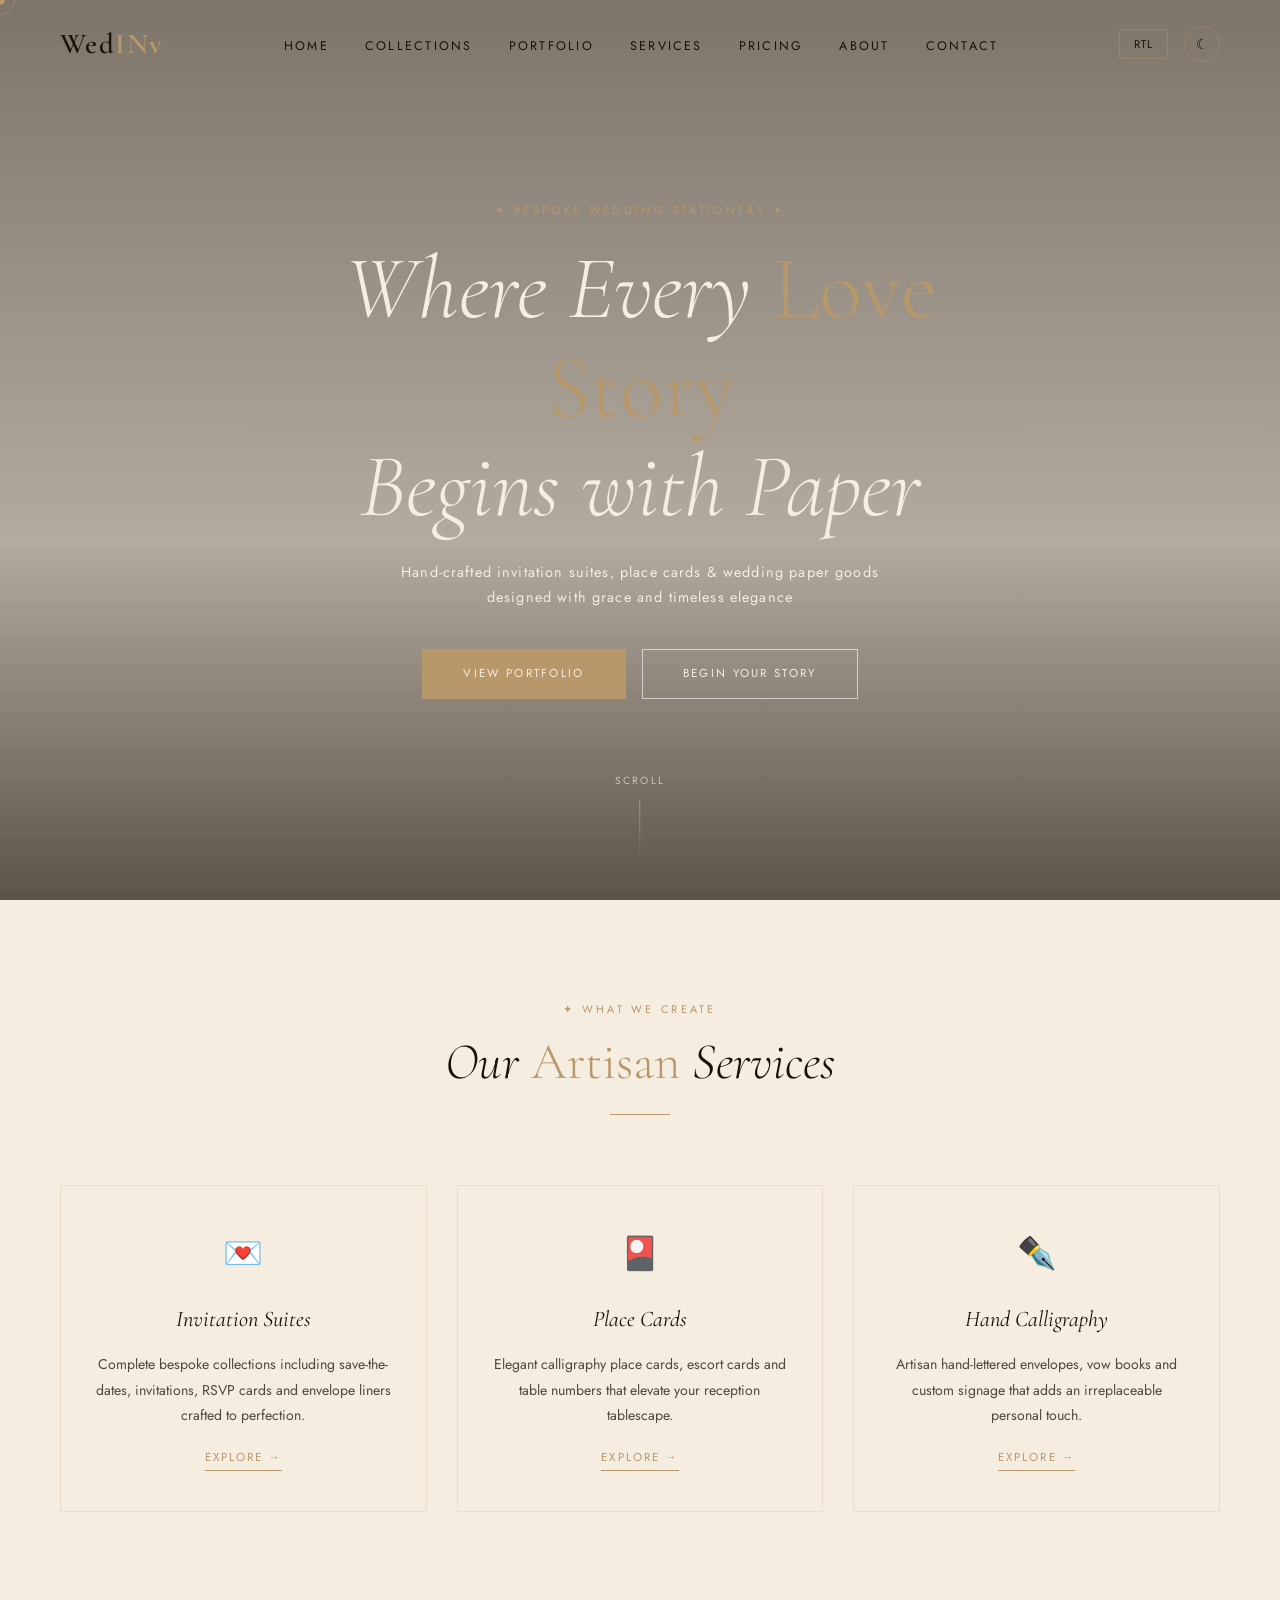
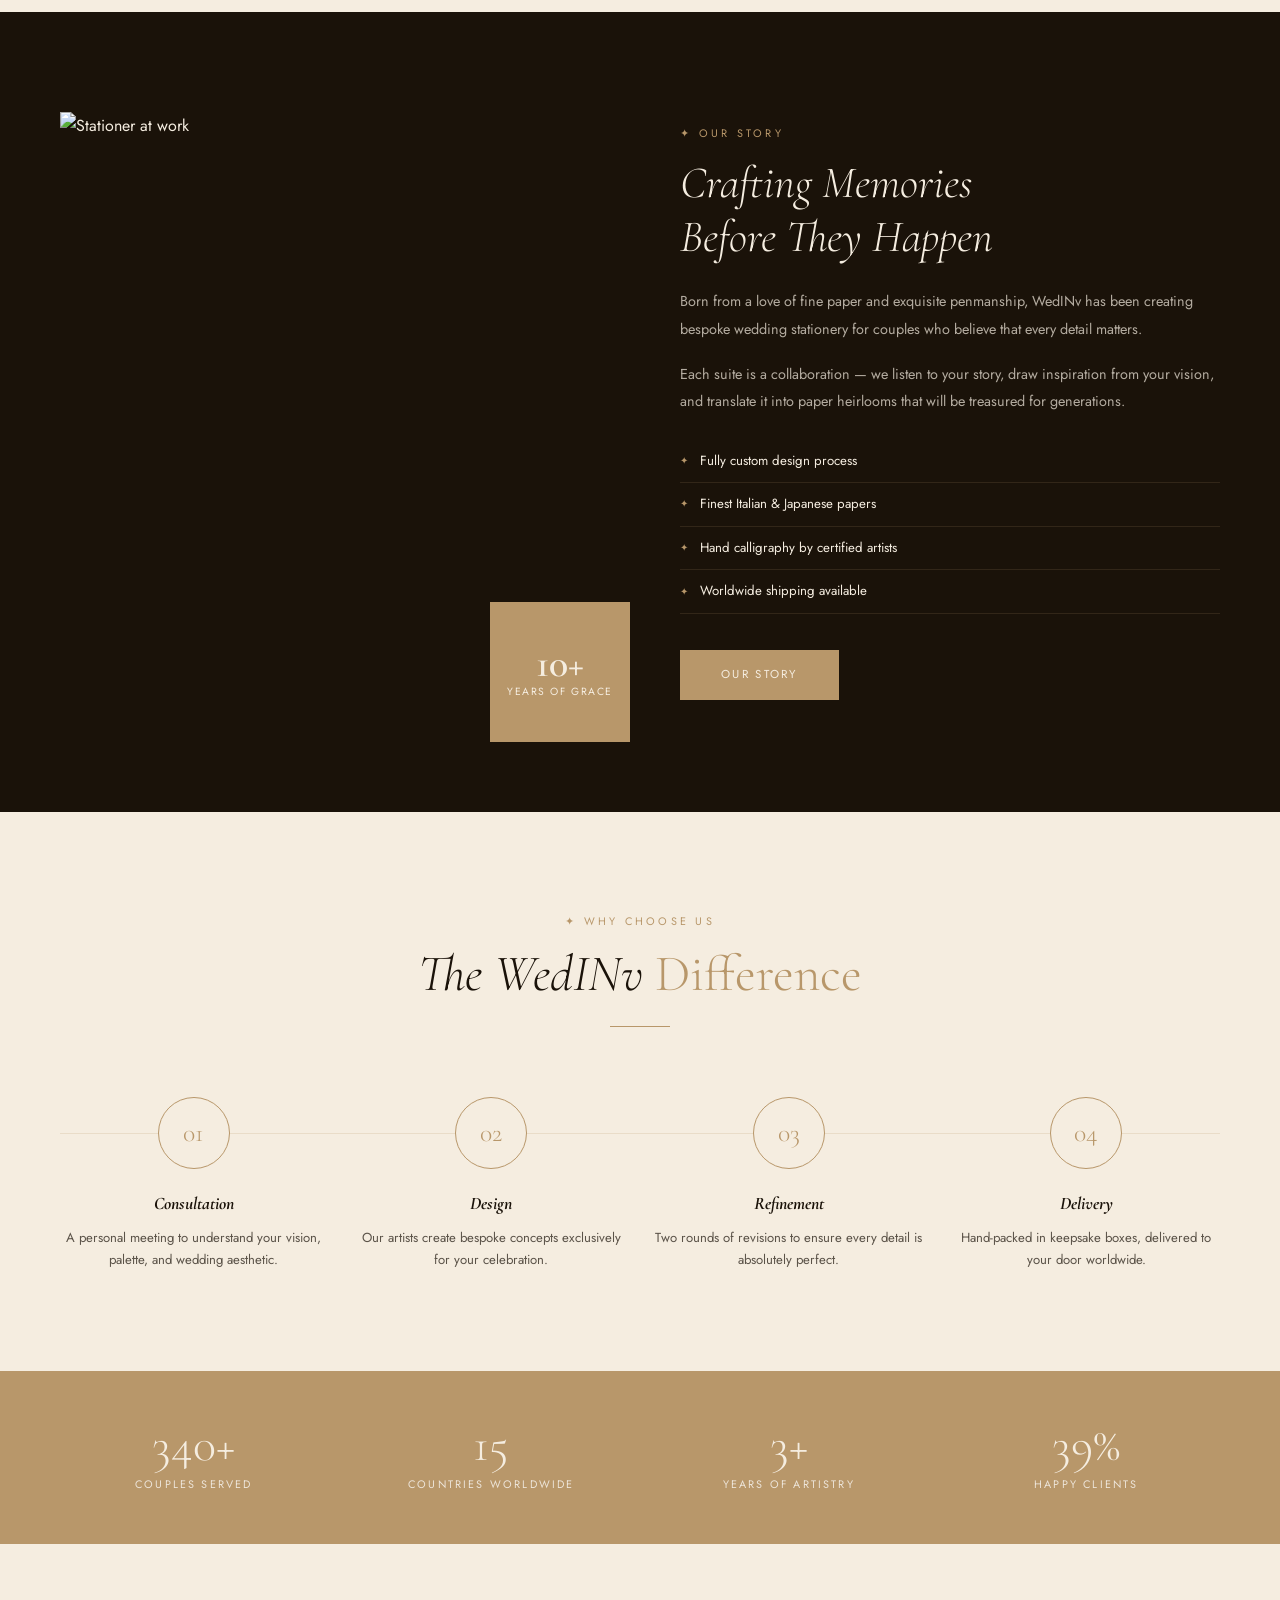
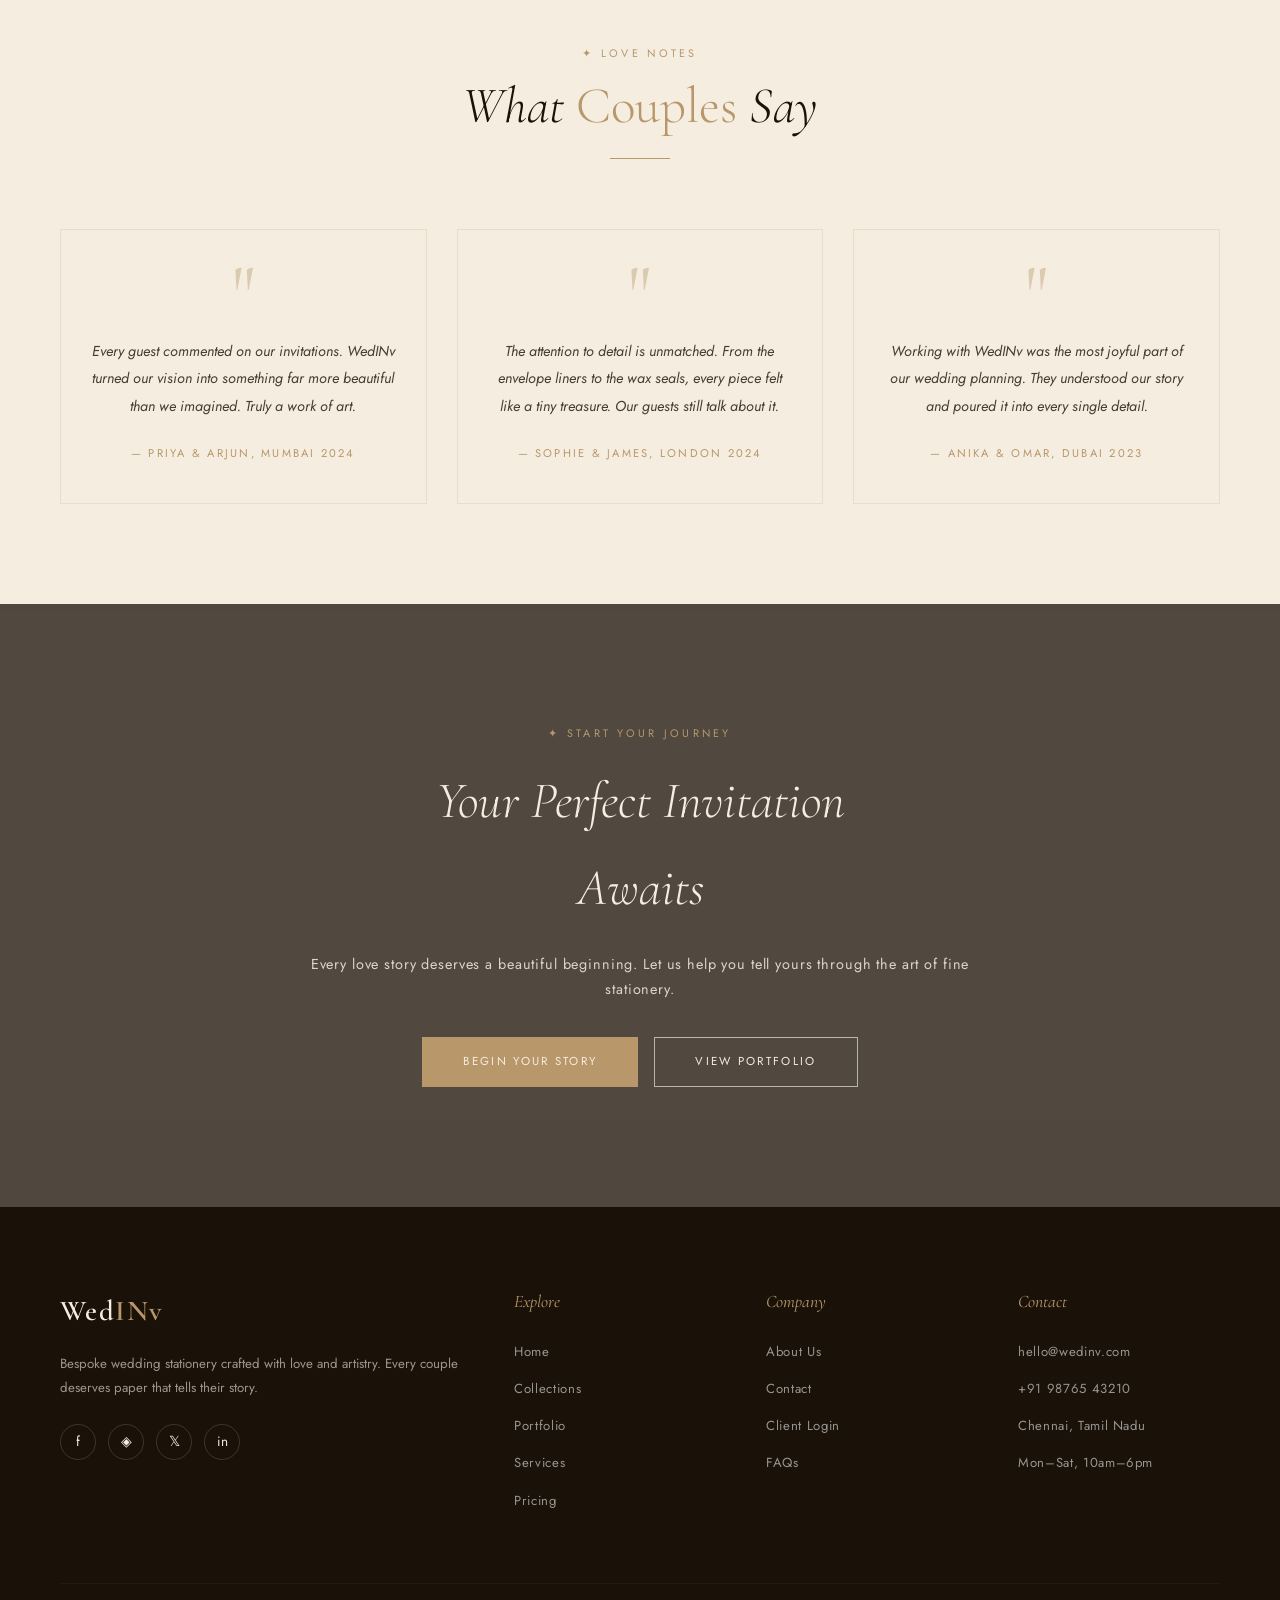
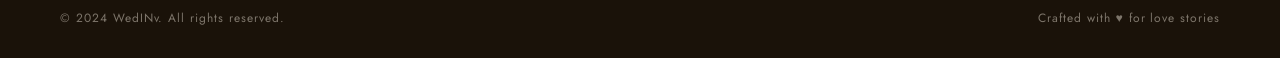
==== index.html @ 402a8c72 "first commit" ====
<!DOCTYPE html>
<html lang="en" data-theme="light" dir="ltr">
<head>
<meta charset="UTF-8"><meta name="viewport" content="width=device-width,initial-scale=1">
<title>WedINv — Bespoke Wedding Stationery</title>
<link rel="stylesheet" href="css/style.css">
<link rel="icon" href="data:image/svg+xml,<svg xmlns='http://www.w3.org/2000/svg' viewBox='0 0 100 100'><text y='.9em' font-size='90'>💍</text></svg>">
</head>
<body>

<!-- LOADER -->
<div class="page-loader">
  <div class="loader-text">WedINv</div>
  <div class="loader-bar"><div class="loader-fill"></div></div>
</div>

<!-- CURSOR -->
<div class="cursor"></div>
<div class="cursor-follower"></div>

<!-- NAVBAR -->
<nav class="navbar">
  <a href="index.html" class="logo">Wed<span>INv</span></a>
  <ul class="nav-links">
    <li><a href="index.html">Home</a></li>
    <li><a href="home2.html">Collections</a></li>
    <li><a href="portfolio.html">Portfolio</a></li>
    <li><a href="services.html">Services</a></li>
    <li><a href="pricing.html">Pricing</a></li>
    <li><a href="about.html">About</a></li>
    <li><a href="contact.html">Contact</a></li>
  </ul>
  <div class="nav-controls">
    <button class="btn-rtl">RTL</button>
    <button class="btn-theme"><span class="theme-icon">☾</span></button>
    <button class="hamburger" aria-label="Menu">
      <span></span><span></span><span></span>
    </button>
  </div>
</nav>

<!-- MOBILE MENU -->
<div class="mobile-menu">
  <a href="index.html">Home</a>
  <a href="home2.html">Collections</a>
  <a href="portfolio.html">Portfolio</a>
  <a href="services.html">Services</a>
  <a href="pricing.html">Pricing</a>
  <a href="about.html">About</a>
  <a href="contact.html">Contact</a>
</div>

<!-- SECTION 1: HERO -->
<section class="hero" style="background-image:url('https://images.unsplash.com/photo-1519741497674-611481863552?w=1600&q=80')">
  <div class="hero-overlay"></div>
  <div class="hero-content">
    <span class="hero-eyebrow">✦ Bespoke Wedding Stationery ✦</span>
    <h1>Where Every <em>Love Story</em><br>Begins with Paper</h1>
    <p>Hand-crafted invitation suites, place cards & wedding paper goods<br>designed with grace and timeless elegance</p>
    <div class="hero-btns">
      <a href="portfolio.html" class="btn-primary">View Portfolio</a>
      <a href="contact.html" class="btn-outline">Begin Your Story</a>
    </div>
  </div>
  <div class="scroll-down">
    <span>Scroll</span>
    <div class="scroll-line"></div>
  </div>
</section>

<!-- SECTION 2: SERVICES -->
<section style="background:var(--secondary)">
  <div class="section-header reveal">
    <span class="section-tag">✦ What We Create</span>
    <h2 class="section-title">Our <em>Artisan</em> Services</h2>
    <div class="section-divider"></div>
  </div>
  <div class="grid-3">
    <div class="card reveal delay-1">
      <div class="card-icon ring-icon">💌</div>
      <h3>Invitation Suites</h3>
      <p>Complete bespoke collections including save-the-dates, invitations, RSVP cards and envelope liners crafted to perfection.</p>
      <a href="services.html" style="margin-top:20px;font-size:0.72rem;letter-spacing:0.18em;text-transform:uppercase;color:var(--accent);text-decoration:none;border-bottom:1px solid var(--accent);padding-bottom:2px;">Explore →</a>
    </div>
    <div class="card reveal delay-2">
      <div class="card-icon">🎴</div>
      <h3>Place Cards</h3>
      <p>Elegant calligraphy place cards, escort cards and table numbers that elevate your reception tablescape.</p>
      <a href="services.html" style="margin-top:20px;font-size:0.72rem;letter-spacing:0.18em;text-transform:uppercase;color:var(--accent);text-decoration:none;border-bottom:1px solid var(--accent);padding-bottom:2px;">Explore →</a>
    </div>
    <div class="card reveal delay-3">
      <div class="card-icon">✒️</div>
      <h3>Hand Calligraphy</h3>
      <p>Artisan hand-lettered envelopes, vow books and custom signage that adds an irreplaceable personal touch.</p>
      <a href="services.html" style="margin-top:20px;font-size:0.72rem;letter-spacing:0.18em;text-transform:uppercase;color:var(--accent);text-decoration:none;border-bottom:1px solid var(--accent);padding-bottom:2px;">Explore →</a>
    </div>
  </div>
</section>

<!-- SECTION 3: ABOUT -->
<section style="background:var(--primary);color:var(--secondary);padding:100px 60px">
  <div class="about-split">
    <div class="about-img-wrap reveal-left">
      <img src="https://images.unsplash.com/photo-1511285560929-80b456fea0bc?w=800&q=80" alt="Stationer at work">
      <div class="about-img-badge">
        <span>10+</span>
        <span>Years of Grace</span>
      </div>
    </div>
    <div class="about-text reveal-right">
      <span class="section-tag" style="text-align:left;display:block;margin-bottom:14px">✦ Our Story</span>
      <h2 style="color:var(--secondary)">Crafting <em>Memories</em><br>Before They Happen</h2>
      <p style="opacity:0.7">Born from a love of fine paper and exquisite penmanship, WedINv has been creating bespoke wedding stationery for couples who believe that every detail matters.</p>
      <p style="opacity:0.7">Each suite is a collaboration — we listen to your story, draw inspiration from your vision, and translate it into paper heirlooms that will be treasured for generations.</p>
      <ul class="about-features">
        <li style="color:var(--secondary)">Fully custom design process</li>
        <li style="color:var(--secondary)">Finest Italian & Japanese papers</li>
        <li style="color:var(--secondary)">Hand calligraphy by certified artists</li>
        <li style="color:var(--secondary)">Worldwide shipping available</li>
      </ul>
      <a href="about.html" class="btn-primary">Our Story</a>
    </div>
  </div>
</section>

<!-- SECTION 4: FEATURES / HIGHLIGHTS -->
<section>
  <div class="section-header reveal">
    <span class="section-tag">✦ Why Choose Us</span>
    <h2 class="section-title">The WedINv <em>Difference</em></h2>
    <div class="section-divider"></div>
  </div>
  <div class="process-steps reveal">
    <div class="step delay-1">
      <div class="step-num">01</div>
      <h4>Consultation</h4>
      <p>A personal meeting to understand your vision, palette, and wedding aesthetic.</p>
    </div>
    <div class="step delay-2">
      <div class="step-num">02</div>
      <h4>Design</h4>
      <p>Our artists create bespoke concepts exclusively for your celebration.</p>
    </div>
    <div class="step delay-3">
      <div class="step-num">03</div>
      <h4>Refinement</h4>
      <p>Two rounds of revisions to ensure every detail is absolutely perfect.</p>
    </div>
    <div class="step delay-4">
      <div class="step-num">04</div>
      <h4>Delivery</h4>
      <p>Hand-packed in keepsake boxes, delivered to your door worldwide.</p>
    </div>
  </div>
</section>

<!-- STATS -->
<div class="stats-bar">
  <div class="stat-item reveal delay-1">
    <span class="stat-num">850+</span>
    <span class="stat-label">Couples Served</span>
  </div>
  <div class="stat-item reveal delay-2">
    <span class="stat-num">40</span>
    <span class="stat-label">Countries Worldwide</span>
  </div>
  <div class="stat-item reveal delay-3">
    <span class="stat-num">10+</span>
    <span class="stat-label">Years of Artistry</span>
  </div>
  <div class="stat-item reveal delay-4">
    <span class="stat-num">99%</span>
    <span class="stat-label">Happy Clients</span>
  </div>
</div>

<!-- SECTION 5: TESTIMONIALS -->
<section>
  <div class="section-header reveal">
    <span class="section-tag">✦ Love Notes</span>
    <h2 class="section-title">What <em>Couples</em> Say</h2>
    <div class="section-divider"></div>
  </div>
  <div class="grid-3">
    <div class="testimonial-card reveal delay-1">
      <div class="quote-mark">"</div>
      <p>Every guest commented on our invitations. WedINv turned our vision into something far more beautiful than we imagined. Truly a work of art.</p>
      <span class="author">— Priya & Arjun, Mumbai 2024</span>
    </div>
    <div class="testimonial-card reveal delay-2">
      <div class="quote-mark">"</div>
      <p>The attention to detail is unmatched. From the envelope liners to the wax seals, every piece felt like a tiny treasure. Our guests still talk about it.</p>
      <span class="author">— Sophie & James, London 2024</span>
    </div>
    <div class="testimonial-card reveal delay-3">
      <div class="quote-mark">"</div>
      <p>Working with WedINv was the most joyful part of our wedding planning. They understood our story and poured it into every single detail.</p>
      <span class="author">— Anika & Omar, Dubai 2023</span>
    </div>
  </div>
</section>

<!-- SECTION 6: CTA BANNER -->
<div class="cta-section" style="background-image:url('https://images.unsplash.com/photo-1464366400600-7168b8af9bc3?w=1600&q=80')">
  <div class="overlay"></div>
  <div class="content reveal">
    <span class="section-tag" style="margin-bottom:16px;display:block">✦ Start Your Journey</span>
    <h2>Your Perfect Invitation<br><em>Awaits</em></h2>
    <p>Every love story deserves a beautiful beginning. Let us help you tell yours through the art of fine stationery.</p>
    <div class="hero-btns">
      <a href="contact.html" class="btn-primary">Begin Your Story</a>
      <a href="portfolio.html" class="btn-outline">View Portfolio</a>
    </div>
  </div>
</div>

<!-- FOOTER -->
<footer>
  <div class="footer-grid">
    <div class="footer-brand">
      <a href="index.html" class="logo">Wed<span>INv</span></a>
      <p>Bespoke wedding stationery crafted with love and artistry. Every couple deserves paper that tells their story.</p>
      <div class="footer-social">
        <a href="#" class="social-icon fb" title="Facebook">f</a>
        <a href="#" class="social-icon ig" title="Instagram">◈</a>
        <a href="#" class="social-icon tw" title="Twitter/X">𝕏</a>
        <a href="#" class="social-icon li" title="LinkedIn">in</a>
      </div>
    </div>
    <div class="footer-col">
      <h4>Explore</h4>
      <ul>
        <li><a href="index.html">Home</a></li>
        <li><a href="home2.html">Collections</a></li>
        <li><a href="portfolio.html">Portfolio</a></li>
        <li><a href="services.html">Services</a></li>
        <li><a href="pricing.html">Pricing</a></li>
      </ul>
    </div>
    <div class="footer-col">
      <h4>Company</h4>
      <ul>
        <li><a href="about.html">About Us</a></li>
        <li><a href="contact.html">Contact</a></li>
        <li><a href="login.html">Client Login</a></li>
        <li><a href="#">FAQs</a></li>
      </ul>
    </div>
    <div class="footer-col">
      <h4>Contact</h4>
      <ul>
        <li><a href="#">hello@wedinv.com</a></li>
        <li><a href="#">+91 98765 43210</a></li>
        <li><a href="#">Chennai, Tamil Nadu</a></li>
        <li><a href="#">Mon–Sat, 10am–6pm</a></li>
      </ul>
    </div>
  </div>
  <div class="footer-bottom">
    <span>© 2024 WedINv. All rights reserved.</span>
    <span>Crafted with ♥ for love stories</span>
  </div>
</footer>

<script src="js/main.js"></script>
</body>
</html>
---- css/style.css ----
@import url('https://fonts.googleapis.com/css2?family=Cormorant+Garamond:ital,wght@0,300;0,400;0,500;0,600;1,300;1,400&family=Jost:wght@300;400;500&display=swap');

:root {
  --primary: #1a1209;
  --secondary: #f5ede0;
  --accent: #b8976a;
  --primary-rgb: 26,18,9;
  --accent-rgb: 184,151,106;
  --font-display: 'Cormorant Garamond', serif;
  --font-body: 'Jost', sans-serif;
  --transition: all 0.4s cubic-bezier(0.4,0,0.2,1);
}

[data-theme="dark"] {
  --primary: #f5ede0;
  --secondary: #1a1209;
  --accent: #b8976a;
}

*, *::before, *::after { box-sizing: border-box; margin: 0; padding: 0; }

html { scroll-behavior: smooth; direction: ltr; }
html[dir="rtl"] { direction: rtl; }

body {
  font-family: var(--font-body);
  background: var(--secondary);
  color: var(--primary);
  font-size: 16px;
  line-height: 1.7;
  overflow-x: hidden;
  transition: background 0.4s, color 0.4s;
}

/* ── SCROLLBAR ── */
::-webkit-scrollbar { width: 5px; }
::-webkit-scrollbar-track { background: var(--secondary); }
::-webkit-scrollbar-thumb { background: var(--accent); border-radius: 10px; }

/* ── CURSOR ── */
.cursor {
  width: 10px; height: 10px;
  background: var(--accent);
  border-radius: 50%;
  position: fixed; pointer-events: none;
  z-index: 9999;
  transform: translate(-50%,-50%);
  transition: width 0.2s, height 0.2s, opacity 0.2s;
}
.cursor-follower {
  width: 30px; height: 30px;
  border: 1px solid var(--accent);
  border-radius: 50%;
  position: fixed; pointer-events: none;
  z-index: 9998;
  transform: translate(-50%,-50%);
  transition: all 0.15s ease-out;
  opacity: 0.6;
}

/* ── NAVBAR ── */
.navbar {
  position: fixed; top: 0; left: 0; right: 0;
  z-index: 1000;
  padding: 20px 60px;
  display: flex; align-items: center; justify-content: space-between;
  transition: var(--transition);
  background: transparent;
}
.navbar.scrolled {
  background: var(--secondary);
  padding: 14px 60px;
  box-shadow: 0 2px 40px rgba(var(--primary-rgb),0.08);
  border-bottom: 1px solid rgba(var(--accent-rgb),0.2);
}
[data-theme="dark"] .navbar.scrolled { background: var(--secondary); }

.logo {
  font-family: var(--font-display);
  font-size: 1.8rem;
  font-weight: 600;
  color: var(--primary);
  text-decoration: none;
  letter-spacing: 0.05em;
}
.logo span { color: var(--accent); }

.nav-links {
  display: flex; align-items: center; gap: 36px;
  list-style: none;
}
.nav-links a {
  font-family: var(--font-body);
  font-size: 0.78rem;
  font-weight: 400;
  letter-spacing: 0.18em;
  text-transform: uppercase;
  color: var(--primary);
  text-decoration: none;
  position: relative;
  padding-bottom: 4px;
  transition: color 0.3s;
}
.nav-links a::after {
  content: '';
  position: absolute; bottom: 0; left: 0;
  width: 0; height: 1px;
  background: var(--accent);
  transition: width 0.35s ease;
}
.nav-links a:hover { color: var(--accent); }
.nav-links a:hover::after { width: 100%; }

.nav-controls { display: flex; align-items: center; gap: 16px; }

.btn-theme {
  background: none; border: 1px solid rgba(var(--accent-rgb),0.4);
  width: 36px; height: 36px; border-radius: 50%;
  display: flex; align-items: center; justify-content: center;
  cursor: pointer; color: var(--primary);
  transition: var(--transition);
  font-size: 0.85rem;
}
.btn-theme:hover { background: var(--accent); color: var(--secondary); border-color: var(--accent); }

.btn-rtl {
  background: none; border: 1px solid rgba(var(--accent-rgb),0.4);
  padding: 6px 14px; border-radius: 2px;
  font-size: 0.7rem; letter-spacing: 0.1em; text-transform: uppercase;
  cursor: pointer; color: var(--primary); font-family: var(--font-body);
  transition: var(--transition);
}
.btn-rtl:hover { background: var(--accent); color: var(--secondary); border-color: var(--accent); }

.hamburger {
  display: none; flex-direction: column; gap: 5px;
  cursor: pointer; background: none; border: none; padding: 4px;
}
.hamburger span {
  width: 24px; height: 1.5px; background: var(--primary);
  display: block; transition: var(--transition);
}
.hamburger.active span:nth-child(1) { transform: translateY(6.5px) rotate(45deg); }
.hamburger.active span:nth-child(2) { opacity: 0; }
.hamburger.active span:nth-child(3) { transform: translateY(-6.5px) rotate(-45deg); }

.mobile-menu {
  display: none; position: fixed;
  top: 0; left: 0; right: 0; bottom: 0;
  background: var(--secondary);
  z-index: 999; flex-direction: column;
  align-items: center; justify-content: center; gap: 32px;
  opacity: 0; pointer-events: none; transition: opacity 0.4s;
}
.mobile-menu.open { opacity: 1; pointer-events: all; display: flex; }
.mobile-menu a {
  font-family: var(--font-display);
  font-size: 2.2rem; font-weight: 300; font-style: italic;
  color: var(--primary); text-decoration: none;
  letter-spacing: 0.05em; transition: color 0.3s;
}
.mobile-menu a:hover { color: var(--accent); }

/* ── HERO ── */
.hero {
  height: 100vh; min-height: 600px;
  position: relative;
  display: flex; align-items: center; justify-content: center;
  background-image: url('https://images.unsplash.com/photo-1519741497674-611481863552?w=1600&q=80');
  background-size: cover; background-position: center;
  background-attachment: fixed;
}
.hero-overlay {
  position: absolute; inset: 0;
  background: linear-gradient(to bottom, rgba(var(--primary-rgb),0.55) 0%, rgba(var(--primary-rgb),0.3) 60%, rgba(var(--primary-rgb),0.7) 100%);
}
.hero-content {
  position: relative; z-index: 1;
  text-align: center; color: var(--secondary);
  max-width: 800px; padding: 0 30px;
}
.hero-eyebrow {
  font-family: var(--font-body);
  font-size: 0.7rem; letter-spacing: 0.3em;
  text-transform: uppercase; color: var(--accent);
  display: block; margin-bottom: 20px;
  opacity: 0; animation: fadeUp 0.8s 0.3s forwards;
}
.hero h1 {
  font-family: var(--font-display);
  font-size: clamp(3rem, 7vw, 6rem);
  font-weight: 300; line-height: 1.1;
  font-style: italic;
  opacity: 0; animation: fadeUp 0.8s 0.5s forwards;
}
.hero h1 em { font-style: normal; color: var(--accent); }
.hero p {
  font-size: 0.9rem; letter-spacing: 0.08em;
  margin: 24px 0 40px; opacity: 0;
  animation: fadeUp 0.8s 0.7s forwards;
}
.hero-btns {
  display: flex; gap: 16px; justify-content: center; flex-wrap: wrap;
  opacity: 0; animation: fadeUp 0.8s 0.9s forwards;
}

/* ── BUTTONS ── */
.btn-primary {
  display: inline-block;
  padding: 14px 40px;
  background: var(--accent);
  color: var(--secondary);
  font-family: var(--font-body);
  font-size: 0.72rem; letter-spacing: 0.2em; text-transform: uppercase;
  text-decoration: none; border: 1px solid var(--accent);
  transition: var(--transition); cursor: pointer;
}
.btn-primary:hover { background: transparent; color: var(--accent); }

.btn-outline {
  display: inline-block;
  padding: 14px 40px;
  background: transparent;
  color: var(--secondary);
  font-family: var(--font-body);
  font-size: 0.72rem; letter-spacing: 0.2em; text-transform: uppercase;
  text-decoration: none; border: 1px solid rgba(255,255,255,0.6);
  transition: var(--transition); cursor: pointer;
}
.btn-outline:hover { border-color: var(--accent); color: var(--accent); }

.btn-dark {
  display: inline-block;
  padding: 14px 40px;
  background: var(--primary);
  color: var(--secondary);
  font-family: var(--font-body);
  font-size: 0.72rem; letter-spacing: 0.2em; text-transform: uppercase;
  text-decoration: none; border: 1px solid var(--primary);
  transition: var(--transition); cursor: pointer;
}
.btn-dark:hover { background: var(--accent); border-color: var(--accent); }

/* ── SCROLL DOWN ── */
.scroll-down {
  position: absolute; bottom: 40px; left: 50%;
  transform: translateX(-50%); z-index: 1;
  display: flex; flex-direction: column; align-items: center; gap: 10px;
  color: rgba(255,255,255,0.6); font-size: 0.65rem; letter-spacing: 0.2em;
  text-transform: uppercase;
}
.scroll-line {
  width: 1px; height: 60px;
  background: linear-gradient(to bottom, var(--accent), transparent);
  animation: scrollLine 1.6s ease infinite;
}

/* ── SECTION COMMON ── */
section { padding: 100px 60px; }

.section-header {
  text-align: center; margin-bottom: 70px;
}
.section-tag {
  font-size: 0.68rem; letter-spacing: 0.3em; text-transform: uppercase;
  color: var(--accent); display: block; margin-bottom: 14px;
}
.section-title {
  font-family: var(--font-display);
  font-size: clamp(2rem,4vw,3.2rem);
  font-weight: 300; line-height: 1.2;
  font-style: italic;
}
.section-title em { font-style: normal; color: var(--accent); }
.section-divider {
  width: 60px; height: 1px;
  background: var(--accent); margin: 20px auto 0;
}

/* ── GRID ── */
.grid-3 {
  display: grid;
  grid-template-columns: repeat(3, 1fr);
  gap: 30px;
}
.grid-2 {
  display: grid;
  grid-template-columns: repeat(2, 1fr);
  gap: 30px;
}
.grid-4 {
  display: grid;
  grid-template-columns: repeat(4, 1fr);
  gap: 24px;
}

/* ── CARD ── */
.card {
  background: var(--secondary);
  border: 1px solid rgba(var(--accent-rgb),0.2);
  padding: 40px 30px;
  display: flex; flex-direction: column;
  align-items: center; justify-content: center;
  text-align: center;
  transition: var(--transition);
  position: relative; overflow: hidden;
}
.card::before {
  content: '';
  position: absolute; bottom: 0; left: 0; right: 0;
  height: 2px; background: var(--accent);
  transform: scaleX(0); transition: transform 0.4s ease;
}
.card:hover { transform: translateY(-6px); box-shadow: 0 20px 60px rgba(var(--primary-rgb),0.1); }
.card:hover::before { transform: scaleX(1); }
.card-icon { font-size: 2rem; margin-bottom: 20px; color: var(--accent); }
.card h3 {
  font-family: var(--font-display);
  font-size: 1.4rem; font-weight: 400; font-style: italic;
  margin-bottom: 14px; text-align: center;
}
.card p { font-size: 0.88rem; opacity: 0.75; line-height: 1.8; text-align: center; }

/* ── IMAGE CARD ── */
.img-card {
  position: relative; overflow: hidden;
  display: flex; flex-direction: column;
  align-items: center; text-align: center;
}
.img-card img {
  width: 100%; height: 320px; object-fit: cover;
  transition: transform 0.6s ease;
}
.img-card:hover img { transform: scale(1.05); }
.img-card-body {
  padding: 24px 20px;
  display: flex; flex-direction: column;
  align-items: center; text-align: center;
  width: 100%;
}
.img-card-body h3 {
  font-family: var(--font-display);
  font-size: 1.3rem; font-weight: 400; font-style: italic;
  margin-bottom: 8px; text-align: center;
}
.img-card-body p { font-size: 0.83rem; opacity: 0.7; text-align: center; }

/* ── TESTIMONIAL ── */
.testimonial-card {
  background: var(--secondary);
  border: 1px solid rgba(var(--accent-rgb),0.2);
  padding: 40px 30px;
  display: flex; flex-direction: column;
  align-items: center; text-align: center;
  transition: var(--transition);
}
.testimonial-card:hover { transform: translateY(-4px); }
.testimonial-card .quote-mark {
  font-family: var(--font-display);
  font-size: 5rem; line-height: 0.6;
  color: var(--accent); opacity: 0.4;
  margin-bottom: 20px; text-align: center;
}
.testimonial-card p {
  font-size: 0.9rem; font-style: italic; line-height: 1.9;
  opacity: 0.8; margin-bottom: 24px; text-align: center;
}
.testimonial-card .author {
  font-size: 0.7rem; letter-spacing: 0.2em;
  text-transform: uppercase; color: var(--accent); text-align: center;
}

/* ── CTA SECTION ── */
.cta-section {
  background-image: url('https://images.unsplash.com/photo-1464366400600-7168b8af9bc3?w=1600&q=80');
  background-size: cover; background-position: center; background-attachment: fixed;
  position: relative; padding: 120px 60px;
  text-align: center;
}
.cta-section .overlay {
  position: absolute; inset: 0;
  background: rgba(var(--primary-rgb),0.75);
}
.cta-section .content {
  position: relative; z-index: 1;
  color: var(--secondary); max-width: 700px; margin: 0 auto;
}
.cta-section h2 {
  font-family: var(--font-display);
  font-size: clamp(2rem,4vw,3.5rem);
  font-weight: 300; font-style: italic; margin-bottom: 20px;
}
.cta-section p { font-size: 0.9rem; letter-spacing: 0.06em; margin-bottom: 36px; opacity: 0.85; }

/* ── ABOUT SPLIT ── */
.about-split {
  display: grid; grid-template-columns: 1fr 1fr; gap: 80px; align-items: center;
}
.about-img-wrap { position: relative; }
.about-img-wrap img { width: 100%; height: 600px; object-fit: cover; display: block; }
.about-img-badge {
  position: absolute; bottom: -30px; right: -30px;
  width: 140px; height: 140px;
  background: var(--accent);
  display: flex; flex-direction: column;
  align-items: center; justify-content: center;
  color: var(--secondary); text-align: center;
}
.about-img-badge span:first-child {
  font-family: var(--font-display); font-size: 2.5rem; font-weight: 600; line-height: 1;
}
.about-img-badge span:last-child { font-size: 0.65rem; letter-spacing: 0.15em; text-transform: uppercase; }

.about-text h2 {
  font-family: var(--font-display);
  font-size: clamp(1.8rem,3.5vw,2.8rem); font-weight: 300; font-style: italic;
  line-height: 1.2; margin-bottom: 24px;
}
.about-text p { font-size: 0.9rem; opacity: 0.75; line-height: 1.9; margin-bottom: 18px; }
.about-features { list-style: none; margin: 24px 0 36px; }
.about-features li {
  font-size: 0.83rem; padding: 10px 0;
  border-bottom: 1px solid rgba(var(--accent-rgb),0.15);
  display: flex; align-items: center; gap: 12px;
}
.about-features li::before {
  content: '✦'; color: var(--accent); font-size: 0.6rem; flex-shrink: 0;
}

/* ── FOOTER ── */
footer {
  background: var(--primary); color: var(--secondary);
  padding: 80px 60px 30px;
}
[data-theme="dark"] footer { background: rgba(var(--accent-rgb),0.08); border-top: 1px solid rgba(var(--accent-rgb),0.2); }

.footer-grid {
  display: grid; grid-template-columns: 2fr 1fr 1fr 1fr;
  gap: 50px; margin-bottom: 60px;
}
.footer-brand .logo { color: var(--secondary); }
.footer-brand p { font-size: 0.83rem; opacity: 0.6; line-height: 1.8; margin: 16px 0 24px; }
.footer-social { display: flex; gap: 12px; }
.social-icon {
  width: 36px; height: 36px; border-radius: 50%;
  display: flex; align-items: center; justify-content: center;
  font-size: 0.85rem; text-decoration: none;
  border: 1px solid rgba(255,255,255,0.15);
  color: var(--secondary); transition: var(--transition);
}
.social-icon.fb { color: var(--secondary); }
.social-icon.ig { color: var(--secondary); }
.social-icon.tw { color: var(--secondary); }
.social-icon.li { color: var(--secondary); }
.social-icon:hover.fb { background: #1877f2; border-color: #1877f2; transform: scale(1.1); }
.social-icon:hover.ig { background: linear-gradient(45deg,#f09433,#e6683c,#dc2743,#cc2366,#bc1888); border-color: #cc2366; transform: scale(1.1); }
.social-icon:hover.tw { background: #000; border-color: #000; transform: scale(1.1); }
.social-icon:hover.li { background: #0a66c2; border-color: #0a66c2; transform: scale(1.1); }

.footer-col h4 {
  font-family: var(--font-display); font-size: 1.1rem; font-weight: 400; font-style: italic;
  color: var(--accent); margin-bottom: 20px;
}
.footer-col ul { list-style: none; }
.footer-col ul li { margin-bottom: 10px; }
.footer-col ul li a {
  font-size: 0.82rem; color: rgba(255,255,255,0.55); text-decoration: none;
  transition: color 0.3s; letter-spacing: 0.05em;
}
.footer-col ul li a:hover { color: var(--accent); }
.footer-bottom {
  border-top: 1px solid rgba(255,255,255,0.08);
  padding-top: 24px;
  display: flex; align-items: center; justify-content: space-between;
  font-size: 0.75rem; opacity: 0.45; letter-spacing: 0.08em;
}

/* ── FORMS ── */
.form-group { margin-bottom: 24px; }
.form-group label {
  display: block; font-size: 0.7rem; letter-spacing: 0.2em;
  text-transform: uppercase; margin-bottom: 8px; opacity: 0.7;
}
.form-group input,
.form-group textarea,
.form-group select {
  width: 100%; padding: 14px 18px;
  background: transparent;
  border: 1px solid rgba(var(--accent-rgb),0.3);
  color: var(--primary); font-family: var(--font-body); font-size: 0.9rem;
  outline: none; transition: border-color 0.3s;
}
.form-group input:focus,
.form-group textarea:focus,
.form-group select:focus { border-color: var(--accent); }
.form-group textarea { height: 140px; resize: vertical; }

/* ── PAGE HERO ── */
.page-hero {
  height: 60vh; min-height: 380px;
  position: relative; display: flex;
  align-items: center; justify-content: center;
  background-size: cover; background-position: center;
  background-attachment: fixed;
}
.page-hero .overlay {
  position: absolute; inset: 0;
  background: rgba(var(--primary-rgb),0.6);
}
.page-hero .content {
  position: relative; z-index: 1;
  text-align: center; color: var(--secondary);
}
.page-hero .content span {
  font-size: 0.68rem; letter-spacing: 0.3em;
  text-transform: uppercase; color: var(--accent);
  display: block; margin-bottom: 14px;
}
.page-hero .content h1 {
  font-family: var(--font-display);
  font-size: clamp(2.5rem,5vw,4.5rem); font-weight: 300; font-style: italic;
}

/* ── FLORIST PETALS ANIMATION ── */
.petal {
  position: fixed; pointer-events: none; z-index: 9999;
  width: 12px; height: 12px;
  background: var(--accent); border-radius: 50% 0 50% 0;
  opacity: 0;
  animation: petalFall linear infinite;
}

/* ── PROCESS STEPS ── */
.process-steps {
  display: grid; grid-template-columns: repeat(4,1fr); gap: 30px;
  text-align: center; position: relative;
}
.process-steps::before {
  content: '';
  position: absolute; top: 36px; left: 0; right: 0;
  height: 1px; background: rgba(var(--accent-rgb),0.2);
  z-index: 0;
}
.step { position: relative; z-index: 1; display: flex; flex-direction: column; align-items: center; }
.step-num {
  width: 72px; height: 72px; border-radius: 50%;
  border: 1px solid var(--accent);
  display: flex; align-items: center; justify-content: center;
  font-family: var(--font-display); font-size: 1.6rem; font-weight: 300;
  color: var(--accent); background: var(--secondary); margin-bottom: 20px;
  transition: var(--transition);
}
.step:hover .step-num { background: var(--accent); color: var(--secondary); }
.step h4 { font-family: var(--font-display); font-size: 1.1rem; font-style: italic; margin-bottom: 8px; text-align: center; }
.step p { font-size: 0.82rem; opacity: 0.7; text-align: center; }

/* ── GALLERY ── */
.gallery-masonry {
  columns: 3; column-gap: 20px;
}
.gallery-item {
  break-inside: avoid; margin-bottom: 20px;
  overflow: hidden; position: relative;
}
.gallery-item img {
  width: 100%; display: block;
  transition: transform 0.6s ease;
}
.gallery-item:hover img { transform: scale(1.04); }
.gallery-overlay {
  position: absolute; inset: 0;
  background: rgba(var(--primary-rgb),0.6);
  display: flex; align-items: center; justify-content: center;
  opacity: 0; transition: opacity 0.4s;
}
.gallery-item:hover .gallery-overlay { opacity: 1; }
.gallery-overlay span {
  color: var(--secondary); font-size: 0.7rem;
  letter-spacing: 0.2em; text-transform: uppercase;
}

/* ── PRICE CARDS ── */
.price-card {
  border: 1px solid rgba(var(--accent-rgb),0.2);
  padding: 50px 36px;
  display: flex; flex-direction: column; align-items: center; text-align: center;
  transition: var(--transition);
}
.price-card.featured {
  border-color: var(--accent); background: var(--accent);
}
.price-card.featured * { color: var(--secondary) !important; }
.price-card:hover { transform: translateY(-8px); box-shadow: 0 30px 70px rgba(var(--primary-rgb),0.12); }
.price-tag {
  font-family: var(--font-display); font-size: 3.5rem; font-weight: 300;
  color: var(--accent); line-height: 1;
}
.price-card.featured .price-tag { color: var(--secondary); }
.price-label { font-size: 0.65rem; letter-spacing: 0.2em; text-transform: uppercase; opacity: 0.6; margin-bottom: 30px; text-align: center; }
.price-name { font-family: var(--font-display); font-size: 1.4rem; font-style: italic; margin-bottom: 8px; text-align: center; }
.price-features { list-style: none; margin: 24px 0 36px; text-align: center; width: 100%; }
.price-features li { font-size: 0.83rem; padding: 8px 0; border-bottom: 1px solid rgba(var(--accent-rgb),0.12); text-align: center; }
.price-card.featured .price-features li { border-color: rgba(255,255,255,0.15); }

/* ── CONTACT MAP ── */
.map-container { width: 100%; height: 400px; background: rgba(var(--accent-rgb),0.08); position: relative; overflow: hidden; }
.map-container iframe { width: 100%; height: 100%; border: none; filter: sepia(40%) saturate(0.5); }
[data-theme="dark"] .map-container iframe { filter: invert(0.9) hue-rotate(180deg) sepia(30%); }

/* ── CONTACT CARDS ── */
.contact-info-cards { display: grid; grid-template-columns: repeat(3,1fr); gap: 24px; margin-bottom: 60px; }
.contact-card {
  border: 1px solid rgba(var(--accent-rgb),0.25);
  padding: 36px 24px;
  display: flex; flex-direction: column; align-items: center; text-align: center;
  transition: var(--transition);
}
.contact-card:hover { border-color: var(--accent); transform: translateY(-4px); }
.contact-card-icon { font-size: 1.6rem; color: var(--accent); margin-bottom: 16px; }
.contact-card h4 { font-family: var(--font-display); font-size: 1.1rem; font-style: italic; margin-bottom: 8px; text-align: center; }
.contact-card p { font-size: 0.83rem; opacity: 0.7; text-align: center; }

/* ── LOGIN ── */
.auth-page {
  min-height: 100vh; display: flex;
}
.auth-visual {
  flex: 1;
  background-image: url('https://images.unsplash.com/photo-1465495976277-4387d4b0b4c6?w=1200&q=80');
  background-size: cover; background-position: center;
  position: relative;
}
.auth-visual .overlay {
  position: absolute; inset: 0;
  background: rgba(var(--primary-rgb),0.5);
  display: flex; align-items: center; justify-content: center; flex-direction: column;
  color: var(--secondary); text-align: center; padding: 60px;
}
.auth-visual h2 {
  font-family: var(--font-display); font-size: 2.8rem; font-weight: 300; font-style: italic;
  margin-bottom: 16px;
}
.auth-visual p { font-size: 0.88rem; opacity: 0.8; line-height: 1.8; }
.auth-form-wrap {
  width: 480px; flex-shrink: 0;
  display: flex; align-items: center; justify-content: center;
  padding: 60px 50px;
  background: var(--secondary);
}
.auth-form { width: 100%; }
.auth-form h1 {
  font-family: var(--font-display);
  font-size: 2.2rem; font-weight: 300; font-style: italic;
  margin-bottom: 8px;
}
.auth-form .subtitle { font-size: 0.82rem; opacity: 0.6; margin-bottom: 40px; }
.auth-form a { color: var(--accent); text-decoration: none; }
.auth-form a:hover { text-decoration: underline; }

/* ── ANIMATIONS ── */
@keyframes fadeUp {
  from { opacity: 0; transform: translateY(30px); }
  to { opacity: 1; transform: translateY(0); }
}
@keyframes fadeIn {
  from { opacity: 0; }
  to { opacity: 1; }
}
@keyframes scrollLine {
  0% { transform: scaleY(0); transform-origin: top; }
  50% { transform: scaleY(1); transform-origin: top; }
  50.01% { transform-origin: bottom; }
  100% { transform: scaleY(0); transform-origin: bottom; }
}
@keyframes petalFall {
  0% { transform: translateY(-20px) rotate(0deg); opacity: 0.7; }
  100% { transform: translateY(100vh) rotate(360deg); opacity: 0; }
}
@keyframes float {
  0%,100% { transform: translateY(0); }
  50% { transform: translateY(-10px); }
}
@keyframes shimmer {
  0% { background-position: -200% 0; }
  100% { background-position: 200% 0; }
}
@keyframes ringPulse {
  0%,100% { transform: scale(1); opacity: 1; }
  50% { transform: scale(1.08); opacity: 0.8; }
}

.float-anim { animation: float 3s ease-in-out infinite; }
.ring-icon { display: inline-block; animation: ringPulse 2.5s ease infinite; color: var(--accent); }

/* ── REVEAL ── */
.reveal {
  opacity: 0; transform: translateY(40px);
  transition: opacity 0.7s ease, transform 0.7s ease;
}
.reveal.visible { opacity: 1; transform: translateY(0); }
.reveal-left {
  opacity: 0; transform: translateX(-40px);
  transition: opacity 0.7s ease, transform 0.7s ease;
}
.reveal-left.visible { opacity: 1; transform: translateX(0); }
.reveal-right {
  opacity: 0; transform: translateX(40px);
  transition: opacity 0.7s ease, transform 0.7s ease;
}
.reveal-right.visible { opacity: 1; transform: translateX(0); }

.delay-1 { transition-delay: 0.1s; }
.delay-2 { transition-delay: 0.2s; }
.delay-3 { transition-delay: 0.3s; }
.delay-4 { transition-delay: 0.4s; }
.delay-5 { transition-delay: 0.5s; }

/* ── STATS BAR ── */
.stats-bar {
  background: var(--accent);
  padding: 50px 60px;
  display: grid; grid-template-columns: repeat(4,1fr); gap: 30px;
  text-align: center;
}
.stat-item { display: flex; flex-direction: column; align-items: center; }
.stat-num {
  font-family: var(--font-display); font-size: 3rem; font-weight: 300;
  color: var(--secondary); line-height: 1;
}
.stat-label { font-size: 0.68rem; letter-spacing: 0.2em; text-transform: uppercase; color: rgba(255,255,255,0.75); margin-top: 6px; }

/* ── ACCORDION ── */
.faq-item {
  border-bottom: 1px solid rgba(var(--accent-rgb),0.2);
  overflow: hidden;
}
.faq-question {
  width: 100%; background: none; border: none;
  padding: 22px 0; text-align: left;
  font-family: var(--font-display); font-size: 1.1rem; font-style: italic;
  color: var(--primary); cursor: pointer;
  display: flex; align-items: center; justify-content: space-between; gap: 20px;
  transition: color 0.3s;
}
.faq-question:hover { color: var(--accent); }
.faq-icon { color: var(--accent); font-size: 1.2rem; flex-shrink: 0; transition: transform 0.3s; }
.faq-item.open .faq-icon { transform: rotate(45deg); }
.faq-answer { max-height: 0; overflow: hidden; transition: max-height 0.5s ease; }
.faq-answer p { padding: 0 0 20px; font-size: 0.87rem; opacity: 0.75; line-height: 1.9; }

/* ── BREADCRUMB ── */
.breadcrumb {
  display: flex; align-items: center; gap: 8px;
  font-size: 0.72rem; letter-spacing: 0.1em; text-transform: uppercase;
  opacity: 0.6; margin-bottom: 16px;
  justify-content: center;
}
.breadcrumb a { color: inherit; text-decoration: none; }
.breadcrumb a:hover { color: var(--accent); }
.breadcrumb span { color: var(--accent); }

/* ── LOADING ── */
.page-loader {
  position: fixed; inset: 0; z-index: 99999;
  background: var(--primary);
  display: flex; align-items: center; justify-content: center;
  flex-direction: column; gap: 20px;
  transition: opacity 0.6s ease, visibility 0.6s ease;
}
.page-loader.hidden { opacity: 0; visibility: hidden; }
.loader-text {
  font-family: var(--font-display); font-style: italic;
  font-size: 2rem; color: var(--secondary);
}
.loader-bar { width: 200px; height: 1px; background: rgba(255,255,255,0.2); overflow: hidden; }
.loader-fill { height: 100%; width: 0; background: var(--accent); animation: loadFill 1.5s ease forwards; }
@keyframes loadFill { to { width: 100%; } }

/* ── RESPONSIVE ── */
@media (max-width: 1024px) {
  section { padding: 80px 40px; }
  .navbar { padding: 18px 40px; }
  .navbar.scrolled { padding: 14px 40px; }
  .footer-grid { grid-template-columns: 1fr 1fr; gap: 40px; }
  .about-split { grid-template-columns: 1fr; gap: 50px; }
  .about-img-badge { bottom: 20px; right: 20px; }
  .process-steps { grid-template-columns: repeat(2,1fr); }
  .process-steps::before { display: none; }
  .grid-4 { grid-template-columns: repeat(2,1fr); }
  .stats-bar { grid-template-columns: repeat(2,1fr); }
}
@media (max-width: 768px) {
  .nav-links { display: none; }
  .hamburger { display: flex; }
  .btn-rtl { display: none; }
  section { padding: 70px 24px; }
  .navbar { padding: 16px 24px; }
  .navbar.scrolled { padding: 12px 24px; }
  .grid-3 { grid-template-columns: repeat(2,1fr); }
  .grid-2 { grid-template-columns: repeat(2,1fr); }
  .grid-4 { grid-template-columns: repeat(2,1fr); }
  .contact-info-cards { grid-template-columns: repeat(2,1fr); }
  .process-steps { grid-template-columns: repeat(2,1fr); }
  .stats-bar { padding: 40px 24px; grid-template-columns: repeat(2,1fr); }
  .footer-grid { grid-template-columns: repeat(2,1fr); gap: 30px; }
  .footer-bottom { flex-direction: column; gap: 10px; text-align: center; }
  .auth-page { flex-direction: column; }
  .auth-visual { height: 300px; flex: none; }
  .auth-form-wrap { width: 100%; padding: 40px 24px; }
  .gallery-masonry { columns: 2; }
  .cta-section { padding: 80px 24px; }
  .hero h1 { font-size: 2.6rem; }
}
@media (max-width: 480px) {
  .grid-3,.grid-2,.grid-4 { grid-template-columns: 1fr; }
  .contact-info-cards { grid-template-columns: 1fr; }
  .process-steps { grid-template-columns: 1fr; }
  .stats-bar { grid-template-columns: 1fr; }
  .footer-grid { grid-template-columns: 1fr; }
  .gallery-masonry { columns: 1; }
  .price-card { padding: 40px 20px; }
}
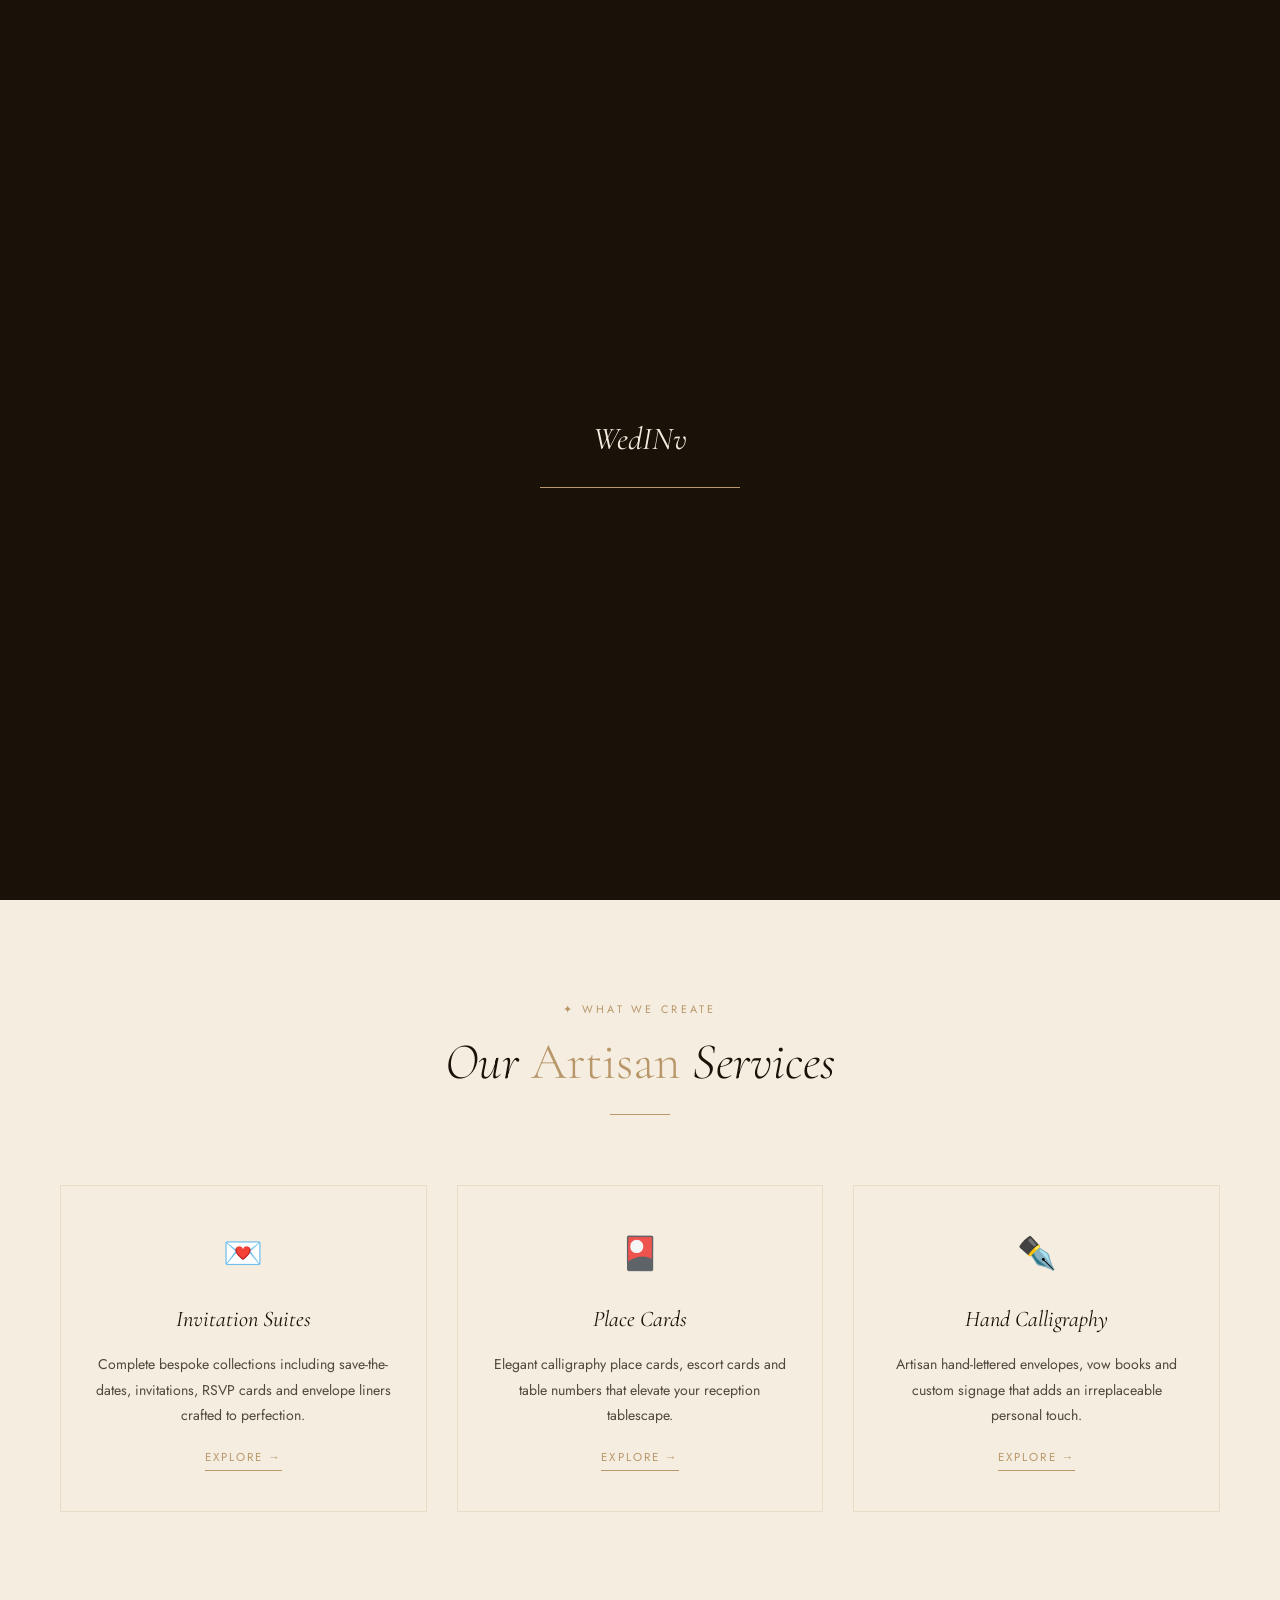
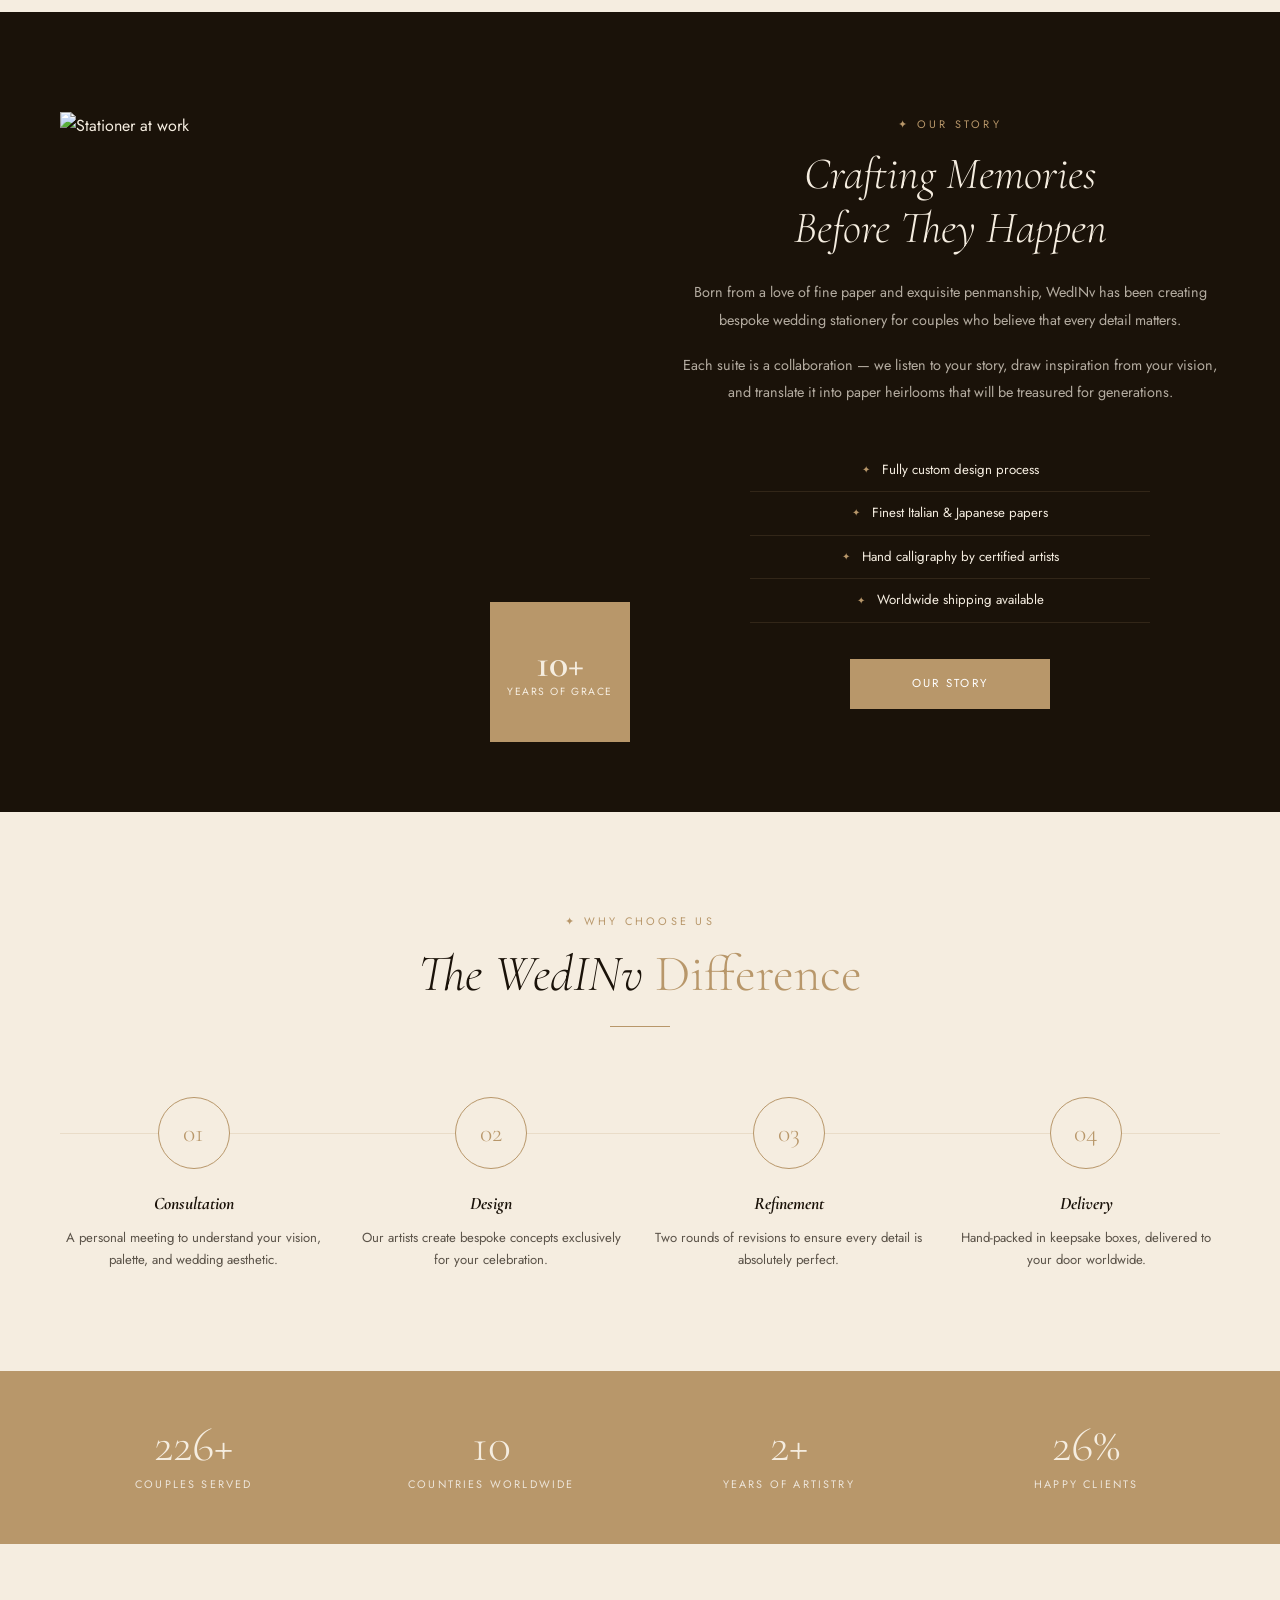
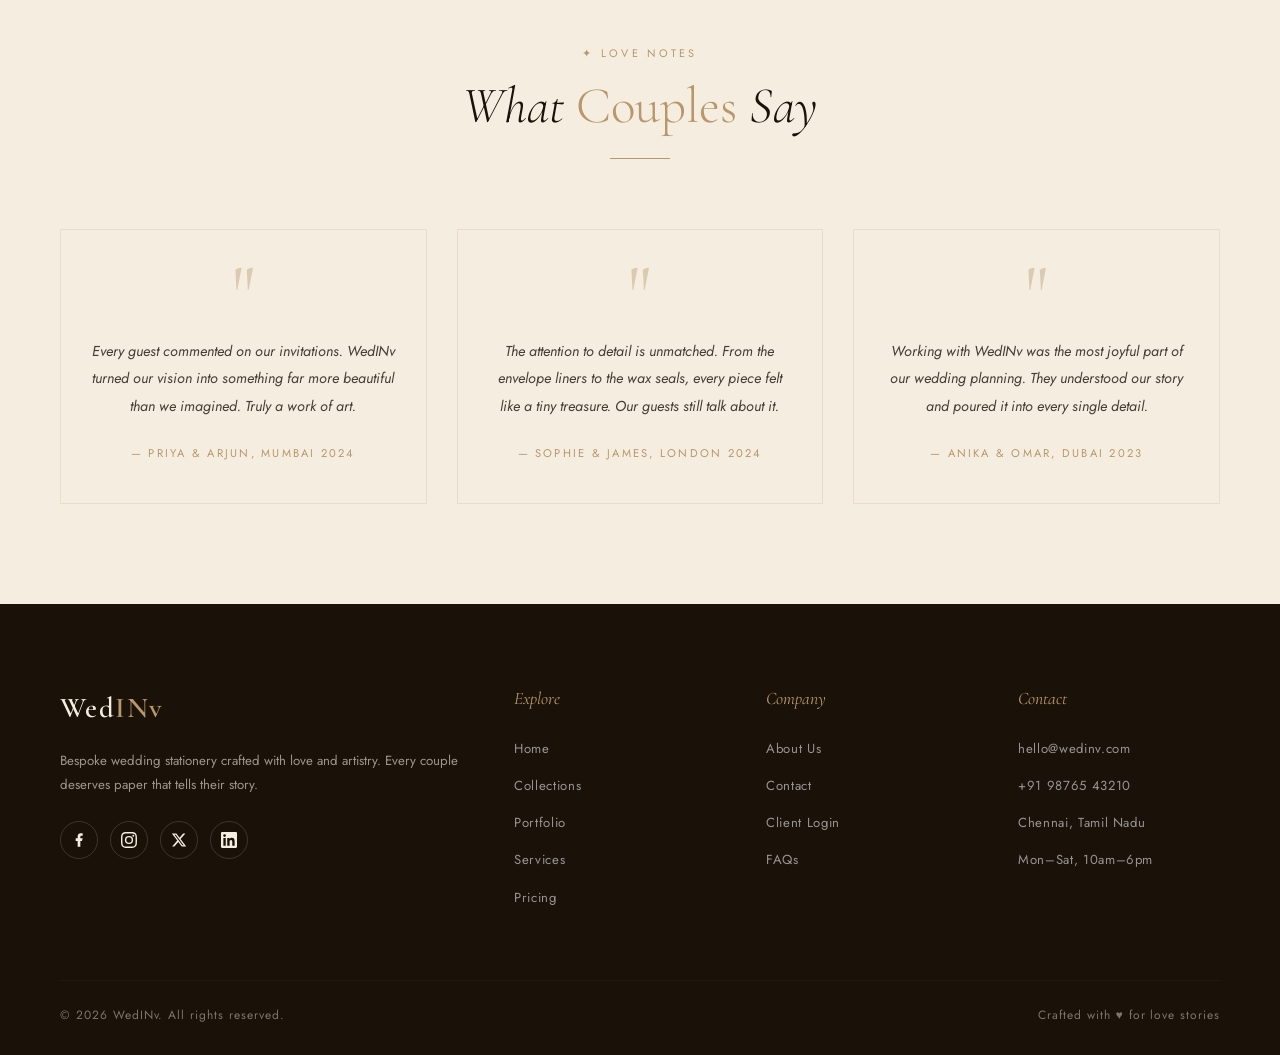
==== commit da07e3c6: "U" ====
--- a/index.html
+++ b/index.html
@@ -4,7 +4,7 @@
 <meta charset="UTF-8"><meta name="viewport" content="width=device-width,initial-scale=1">
 <title>WedINv — Bespoke Wedding Stationery</title>
 <link rel="stylesheet" href="css/style.css">
-<link rel="icon" href="data:image/svg+xml,<svg xmlns='http://www.w3.org/2000/svg' viewBox='0 0 100 100'><text y='.9em' font-size='90'>💍</text></svg>">
+<link rel="icon" href="data:image/svg+xml,<svg xmlns='http://www.w3.org/2000/svg' viewBox='0 0 100 100'><rect width='100' height='100' rx='20' fill='%231a1209'/><text y='.75em' x='50%' text-anchor='middle' font-family='serif' font-size='80' fill='%23b8976a' font-style='italic'>W</text></svg>">
 </head>
 <body>
 
@@ -23,7 +23,8 @@
   <a href="index.html" class="logo">Wed<span>INv</span></a>
   <ul class="nav-links">
     <li><a href="index.html">Home</a></li>
-    <li><a href="home2.html">Collections</a></li>
+    <li><a href="home2.html">Home 2</a></li>
+    <li><a href="collections.html">Collections</a></li>
     <li><a href="portfolio.html">Portfolio</a></li>
     <li><a href="services.html">Services</a></li>
     <li><a href="pricing.html">Pricing</a></li>
@@ -31,6 +32,7 @@
     <li><a href="contact.html">Contact</a></li>
   </ul>
   <div class="nav-controls">
+    <a href="register.html" class="nav-signup">Sign-up</a>
     <button class="btn-rtl">RTL</button>
     <button class="btn-theme"><span class="theme-icon">☾</span></button>
     <button class="hamburger" aria-label="Menu">
@@ -42,16 +44,18 @@
 <!-- MOBILE MENU -->
 <div class="mobile-menu">
   <a href="index.html">Home</a>
-  <a href="home2.html">Collections</a>
+  <a href="home2.html">Home 2</a>
+  <a href="collections.html">Collections</a>
   <a href="portfolio.html">Portfolio</a>
   <a href="services.html">Services</a>
   <a href="pricing.html">Pricing</a>
   <a href="about.html">About</a>
   <a href="contact.html">Contact</a>
+  <a href="register.html" style="font-size: 1.5rem; margin-top: 20px; color: var(--accent);">Sign-up</a>
 </div>
 
 <!-- SECTION 1: HERO -->
-<section class="hero" style="background-image:url('https://images.unsplash.com/photo-1519741497674-611481863552?w=1600&q=80')">
+<section class="hero" style="background-image:url('hero_stationery_1_png_1775140443268.png')">
   <div class="hero-overlay"></div>
   <div class="hero-content">
     <span class="hero-eyebrow">✦ Bespoke Wedding Stationery ✦</span>
@@ -108,15 +112,15 @@
       </div>
     </div>
     <div class="about-text reveal-right">
-      <span class="section-tag" style="text-align:left;display:block;margin-bottom:14px">✦ Our Story</span>
+      <span class="section-tag">✦ Our Story</span>
       <h2 style="color:var(--secondary)">Crafting <em>Memories</em><br>Before They Happen</h2>
       <p style="opacity:0.7">Born from a love of fine paper and exquisite penmanship, WedINv has been creating bespoke wedding stationery for couples who believe that every detail matters.</p>
       <p style="opacity:0.7">Each suite is a collaboration — we listen to your story, draw inspiration from your vision, and translate it into paper heirlooms that will be treasured for generations.</p>
-      <ul class="about-features">
-        <li style="color:var(--secondary)">Fully custom design process</li>
-        <li style="color:var(--secondary)">Finest Italian & Japanese papers</li>
-        <li style="color:var(--secondary)">Hand calligraphy by certified artists</li>
-        <li style="color:var(--secondary)">Worldwide shipping available</li>
+      <ul class="about-features" style="text-align:center;width:100%;max-width:400px">
+        <li style="color:var(--secondary);justify-content:center">Fully custom design process</li>
+        <li style="color:var(--secondary);justify-content:center">Finest Italian & Japanese papers</li>
+        <li style="color:var(--secondary);justify-content:center">Hand calligraphy by certified artists</li>
+        <li style="color:var(--secondary);justify-content:center">Worldwide shipping available</li>
       </ul>
       <a href="about.html" class="btn-primary">Our Story</a>
     </div>
@@ -200,19 +204,7 @@
   </div>
 </section>
 
-<!-- SECTION 6: CTA BANNER -->
-<div class="cta-section" style="background-image:url('https://images.unsplash.com/photo-1464366400600-7168b8af9bc3?w=1600&q=80')">
-  <div class="overlay"></div>
-  <div class="content reveal">
-    <span class="section-tag" style="margin-bottom:16px;display:block">✦ Start Your Journey</span>
-    <h2>Your Perfect Invitation<br><em>Awaits</em></h2>
-    <p>Every love story deserves a beautiful beginning. Let us help you tell yours through the art of fine stationery.</p>
-    <div class="hero-btns">
-      <a href="contact.html" class="btn-primary">Begin Your Story</a>
-      <a href="portfolio.html" class="btn-outline">View Portfolio</a>
-    </div>
-  </div>
-</div>
+<!-- REMOVED CTA UNWANTED SECTION -->
 
 <!-- FOOTER -->
 <footer>
@@ -221,10 +213,18 @@
       <a href="index.html" class="logo">Wed<span>INv</span></a>
       <p>Bespoke wedding stationery crafted with love and artistry. Every couple deserves paper that tells their story.</p>
       <div class="footer-social">
-        <a href="#" class="social-icon fb" title="Facebook">f</a>
-        <a href="#" class="social-icon ig" title="Instagram">◈</a>
-        <a href="#" class="social-icon tw" title="Twitter/X">𝕏</a>
-        <a href="#" class="social-icon li" title="LinkedIn">in</a>
+        <a href="#" class="social-icon fb" title="Facebook">
+          <svg viewBox="0 0 24 24" fill="currentColor"><path d="M14 13.5h2.5l1-4H14v-2c0-1.03 0-2 2-2h1.5V2.14c-.326-.043-1.557-.14-2.857-.14C11.928 2 10 3.657 10 6.7v2.8H7v4h3V22h4v-8.5z"/></svg>
+        </a>
+        <a href="#" class="social-icon ig" title="Instagram">
+          <svg viewBox="0 0 24 24" fill="currentColor"><path d="M12 2.163c3.204 0 3.584.012 4.85.07 1.366.062 2.633.334 3.608 1.31.975.975 1.247 2.242 1.31 3.608.058 1.266.07 1.646.07 4.85s-.012 3.584-.07 4.85c-.062 1.366-.334 2.633-1.31 3.608-.975.975-2.242 1.247-3.608 1.31-1.266.058-1.646.07-4.85.07s-3.584-.012-4.85-.07c-1.366-.062-2.633-.334-3.608-1.31-.975-.975-1.247-2.242-1.31-3.608-.058-1.266-.07-1.646-.07-4.85s.012-3.584.07-4.85c.062-1.366.334-2.633 1.31-3.608.975-.975 2.242-1.247 3.608-1.31 1.266-.058 1.646-.07 4.85-.07zM12 0C8.741 0 8.333.014 7.053.072 2.695.272.273 2.69.073 7.052.014 8.333 0 8.741 0 12s.014 3.667.072 4.947c.2 4.352 2.612 6.765 6.965 6.965 1.28.058 1.688.072 4.947.072s3.667-.014 4.947-.072c4.352-.2 6.765-2.612 6.965-6.965.058-1.28.072-1.688.072-4.947s-.014-3.667-.072-4.947c-.2-4.354-2.612-6.768-6.965-6.965C15.667.014 15.259 0 12 0zm0 5.838a6.162 6.162 0 100 12.324 6.162 6.162 0 000-12.324zM12 16a4 4 0 110-8 4 4 0 010 8zm6.406-11.845a1.44 1.44 0 100 2.881 1.44 1.44 0 000-2.881z"/></svg>
+        </a>
+        <a href="#" class="social-icon tw" title="Twitter/X">
+          <svg viewBox="0 0 24 24" fill="currentColor"><path d="M18.244 2.25h3.308l-7.227 8.26 8.502 11.24H16.17l-5.214-6.817L4.99 21.75H1.68l7.73-8.835L1.254 2.25H8.08l4.713 6.231zm-1.161 17.52h1.833L7.084 4.126H5.117z"/></svg>
+        </a>
+        <a href="#" class="social-icon li" title="LinkedIn">
+          <svg viewBox="0 0 24 24" fill="currentColor"><path d="M20.447 20.452h-3.554v-5.569c0-1.328-.027-3.037-1.852-3.037-1.853 0-2.136 1.445-2.136 2.939v5.667H9.351V9h3.414v1.561h.046c.477-.9 1.637-1.85 3.37-1.85 3.601 0 4.267 2.37 4.267 5.455v6.286zM5.337 7.433a2.062 2.062 0 11.002-4.125 2.062 2.062 0 01-.002 4.125zm1.782 13.019H3.555V9h3.564v11.452zM22.225 0H1.771C.792 0 0 .774 0 1.729v20.542C0 23.227.792 24 1.771 24h20.451C23.2 24 24 23.227 24 22.271V1.729C24 .774 23.2 0 22.222 0h.003z"/></svg>
+        </a>
       </div>
     </div>
     <div class="footer-col">
@@ -257,10 +257,12 @@
     </div>
   </div>
   <div class="footer-bottom">
-    <span>© 2024 WedINv. All rights reserved.</span>
+    <span>© 2026 WedINv. All rights reserved.</span>
     <span>Crafted with ♥ for love stories</span>
   </div>
 </footer>
+
+<button id="moveToTop" class="move-to-top" title="Go to top">↑</button>
 
 <script src="js/main.js"></script>
 </body>
--- a/css/style.css
+++ b/css/style.css
@@ -4,6 +4,8 @@
   --primary: #1a1209;
   --secondary: #f5ede0;
   --accent: #b8976a;
+  --white: #ffffff;
+  --black: #000000;
   --primary-rgb: 26,18,9;
   --accent-rgb: 184,151,106;
   --font-display: 'Cormorant Garamond', serif;
@@ -14,7 +16,7 @@
 [data-theme="dark"] {
   --primary: #f5ede0;
   --secondary: #1a1209;
-  --accent: #b8976a;
+  --accent: #d4b483;
 }
 
 *, *::before, *::after { box-sizing: border-box; margin: 0; padding: 0; }
@@ -101,6 +103,21 @@
   padding-bottom: 4px;
   transition: color 0.3s;
 }
+.navbar:not(.scrolled) .nav-links a,
+.navbar:not(.scrolled) .logo,
+.navbar:not(.scrolled) .logo span,
+.navbar:not(.scrolled) .btn-theme,
+.navbar:not(.scrolled) .btn-rtl,
+.navbar:not(.scrolled) .hamburger span {
+  color: #ffffff;
+  border-color: rgba(255,255,255,0.4);
+}
+.navbar:not(.scrolled) .logo span { color: #ffffff; }
+
+.nav-links a.active { color: var(--accent); }
+.nav-links a.active::after { width: 100%; }
+
+.nav-links a:hover { color: var(--accent); }
 .nav-links a::after {
   content: '';
   position: absolute; bottom: 0; left: 0;
@@ -112,6 +129,16 @@
 .nav-links a:hover::after { width: 100%; }
 
 .nav-controls { display: flex; align-items: center; gap: 16px; }
+
+.nav-signup {
+  font-family: var(--font-body);
+  font-size: 0.72rem; letter-spacing: 0.18em; text-transform: uppercase;
+  color: var(--primary); text-decoration: none;
+  padding: 8px 16px; border: 1px solid rgba(var(--accent-rgb), 0.3);
+  transition: var(--transition);
+}
+.nav-signup:hover { background: var(--accent); color: #ffffff !important; border-color: var(--accent); }
+.navbar:not(.scrolled) .nav-signup { color: #ffffff; border-color: rgba(255,255,255,0.4); }
 
 .btn-theme {
   background: none; border: 1px solid rgba(var(--accent-rgb),0.4);
@@ -172,11 +199,11 @@
 }
 .hero-overlay {
   position: absolute; inset: 0;
-  background: linear-gradient(to bottom, rgba(var(--primary-rgb),0.55) 0%, rgba(var(--primary-rgb),0.3) 60%, rgba(var(--primary-rgb),0.7) 100%);
+  background: linear-gradient(to bottom, rgba(0,0,0,0.55) 0%, rgba(0,0,0,0.3) 60%, rgba(0,0,0,0.7) 100%);
 }
 .hero-content {
   position: relative; z-index: 1;
-  text-align: center; color: var(--secondary);
+  text-align: center; color: #ffffff;
   max-width: 800px; padding: 0 30px;
 }
 .hero-eyebrow {
@@ -206,31 +233,33 @@
 
 /* ── BUTTONS ── */
 .btn-primary {
-  display: inline-block;
+  display: inline-flex; align-items: center; justify-content: center;
   padding: 14px 40px;
   background: var(--accent);
-  color: var(--secondary);
+  color: #ffffff;
   font-family: var(--font-body);
   font-size: 0.72rem; letter-spacing: 0.2em; text-transform: uppercase;
   text-decoration: none; border: 1px solid var(--accent);
   transition: var(--transition); cursor: pointer;
+  min-width: 200px;
 }
 .btn-primary:hover { background: transparent; color: var(--accent); }
 
 .btn-outline {
-  display: inline-block;
+  display: inline-flex; align-items: center; justify-content: center;
   padding: 14px 40px;
   background: transparent;
-  color: var(--secondary);
+  color: #ffffff;
   font-family: var(--font-body);
   font-size: 0.72rem; letter-spacing: 0.2em; text-transform: uppercase;
   text-decoration: none; border: 1px solid rgba(255,255,255,0.6);
   transition: var(--transition); cursor: pointer;
+  min-width: 200px;
 }
 .btn-outline:hover { border-color: var(--accent); color: var(--accent); }
 
 .btn-dark {
-  display: inline-block;
+  display: inline-flex; align-items: center; justify-content: center;
   padding: 14px 40px;
   background: var(--primary);
   color: var(--secondary);
@@ -238,19 +267,20 @@
   font-size: 0.72rem; letter-spacing: 0.2em; text-transform: uppercase;
   text-decoration: none; border: 1px solid var(--primary);
   transition: var(--transition); cursor: pointer;
-}
-.btn-dark:hover { background: var(--accent); border-color: var(--accent); }
+  min-width: 200px;
+}
+.btn-dark:hover { background: var(--accent); border-color: var(--accent); color: #ffffff; }
 
 /* ── SCROLL DOWN ── */
 .scroll-down {
-  position: absolute; bottom: 40px; left: 50%;
+  position: absolute; bottom: 20px; left: 50%;
   transform: translateX(-50%); z-index: 1;
-  display: flex; flex-direction: column; align-items: center; gap: 10px;
-  color: rgba(255,255,255,0.6); font-size: 0.65rem; letter-spacing: 0.2em;
+  display: flex; flex-direction: column; align-items: center; gap: 8px;
+  color: rgba(255,255,255,0.8); font-size: 0.65rem; letter-spacing: 0.25em;
   text-transform: uppercase;
 }
 .scroll-line {
-  width: 1px; height: 60px;
+  width: 1px; height: 40px;
   background: linear-gradient(to bottom, var(--accent), transparent);
   animation: scrollLine 1.6s ease infinite;
 }
@@ -379,11 +409,11 @@
 }
 .cta-section .overlay {
   position: absolute; inset: 0;
-  background: rgba(var(--primary-rgb),0.75);
+  background: rgba(0,0,0,0.75);
 }
 .cta-section .content {
   position: relative; z-index: 1;
-  color: var(--secondary); max-width: 700px; margin: 0 auto;
+  color: #ffffff; max-width: 700px; margin: 0 auto;
 }
 .cta-section h2 {
   font-family: var(--font-display);
@@ -409,12 +439,21 @@
 .about-img-badge span:first-child {
   font-family: var(--font-display); font-size: 2.5rem; font-weight: 600; line-height: 1;
 }
-.about-img-badge span:last-child { font-size: 0.65rem; letter-spacing: 0.15em; text-transform: uppercase; }
-
+.about-img-badge span:last-child { font-size: 0.65rem; letter-spacing: 0.15em; text-transform: uppercase; text-align: center; }
+
+@media (max-width: 480px) {
+  .about-img-wrap img { height: 400px; }
+  .about-img-badge { width: 110px; height: 110px; bottom: -20px; right: 0; }
+  .about-img-badge span:first-child { font-size: 1.8rem; }
+}
+
+.about-text {
+  display: flex; flex-direction: column; align-items: center; text-align: center;
+}
 .about-text h2 {
   font-family: var(--font-display);
   font-size: clamp(1.8rem,3.5vw,2.8rem); font-weight: 300; font-style: italic;
-  line-height: 1.2; margin-bottom: 24px;
+  line-height: 1.2; margin-bottom: 24px; text-align: center;
 }
 .about-text p { font-size: 0.9rem; opacity: 0.75; line-height: 1.9; margin-bottom: 18px; }
 .about-features { list-style: none; margin: 24px 0 36px; }
@@ -442,12 +481,15 @@
 .footer-brand p { font-size: 0.83rem; opacity: 0.6; line-height: 1.8; margin: 16px 0 24px; }
 .footer-social { display: flex; gap: 12px; }
 .social-icon {
-  width: 36px; height: 36px; border-radius: 50%;
+  width: 38px; height: 38px; border-radius: 50%;
   display: flex; align-items: center; justify-content: center;
-  font-size: 0.85rem; text-decoration: none;
+  text-decoration: none;
   border: 1px solid rgba(255,255,255,0.15);
   color: var(--secondary); transition: var(--transition);
-}
+  padding: 10px;
+}
+.social-icon svg { width: 100%; height: 100%; transition: transform 0.3s; }
+.social-icon:hover svg { transform: scale(1.1); }
 .social-icon.fb { color: var(--secondary); }
 .social-icon.ig { color: var(--secondary); }
 .social-icon.tw { color: var(--secondary); }
@@ -481,18 +523,18 @@
   display: block; font-size: 0.7rem; letter-spacing: 0.2em;
   text-transform: uppercase; margin-bottom: 8px; opacity: 0.7;
 }
-.form-group input,
-.form-group textarea,
-.form-group select {
-  width: 100%; padding: 14px 18px;
-  background: transparent;
-  border: 1px solid rgba(var(--accent-rgb),0.3);
-  color: var(--primary); font-family: var(--font-body); font-size: 0.9rem;
-  outline: none; transition: border-color 0.3s;
-}
-.form-group input:focus,
-.form-group textarea:focus,
-.form-group select:focus { border-color: var(--accent); }
+.contact-form input, .contact-form select, .contact-form textarea, 
+.contact-form-el input, .contact-form-el select, .contact-form-el textarea,
+.auth-form input, .auth-form select, .auth-form textarea {
+  width: 100%; padding: 14px 18px; border: 1px solid rgba(var(--accent-rgb),0.2);
+  background: var(--secondary); color: var(--primary);
+  font-family: inherit; font-size: 0.88rem; transition: border-color 0.3s, box-shadow 0.3s;
+}
+.contact-form input:focus, .contact-form select:focus, .contact-form textarea:focus,
+.contact-form-el input:focus, .contact-form-el select:focus, .contact-form-el textarea:focus,
+.auth-form input:focus, .auth-form select:focus, .auth-form textarea:focus {
+  outline: none; border-color: var(--accent); box-shadow: 0 0 0 4px rgba(var(--accent-rgb),0.1);
+}
 .form-group textarea { height: 140px; resize: vertical; }
 
 /* ── PAGE HERO ── */
@@ -503,13 +545,16 @@
   background-size: cover; background-position: center;
   background-attachment: fixed;
 }
+@media (max-width: 768px) {
+  .page-hero { background-attachment: scroll; height: 40vh; min-height: 300px; }
+}
 .page-hero .overlay {
   position: absolute; inset: 0;
-  background: rgba(var(--primary-rgb),0.6);
+  background: rgba(0,0,0,0.6);
 }
 .page-hero .content {
   position: relative; z-index: 1;
-  text-align: center; color: var(--secondary);
+  text-align: center; color: #ffffff;
 }
 .page-hero .content span {
   font-size: 0.68rem; letter-spacing: 0.3em;
@@ -569,14 +614,15 @@
 .gallery-item:hover img { transform: scale(1.04); }
 .gallery-overlay {
   position: absolute; inset: 0;
-  background: rgba(var(--primary-rgb),0.6);
+  background: rgba(0,0,0,0.7);
   display: flex; align-items: center; justify-content: center;
   opacity: 0; transition: opacity 0.4s;
 }
 .gallery-item:hover .gallery-overlay { opacity: 1; }
 .gallery-overlay span {
-  color: var(--secondary); font-size: 0.7rem;
+  color: #ffffff; font-size: 0.7rem;
   letter-spacing: 0.2em; text-transform: uppercase;
+  text-align: center; padding: 20px;
 }
 
 /* ── PRICE CARDS ── */
@@ -602,6 +648,21 @@
 .price-features li { font-size: 0.83rem; padding: 8px 0; border-bottom: 1px solid rgba(var(--accent-rgb),0.12); text-align: center; }
 .price-card.featured .price-features li { border-color: rgba(255,255,255,0.15); }
 
+/* ── MOVE TO TOP ── */
+.move-to-top {
+  position: fixed; bottom: 30px; right: 30px;
+  width: 45px; height: 45px;
+  background: var(--accent); color: #ffffff;
+  border: none; border-radius: 50%;
+  display: flex; align-items: center; justify-content: center;
+  cursor: pointer; z-index: 998;
+  opacity: 0; visibility: hidden;
+  transition: all 0.3s ease;
+  box-shadow: 0 4px 15px rgba(0,0,0,0.1);
+}
+.move-to-top.visible { opacity: 1; visibility: visible; }
+.move-to-top:hover { transform: translateY(-5px); background: var(--primary); }
+
 /* ── CONTACT MAP ── */
 .map-container { width: 100%; height: 400px; background: rgba(var(--accent-rgb),0.08); position: relative; overflow: hidden; }
 .map-container iframe { width: 100%; height: 100%; border: none; filter: sepia(40%) saturate(0.5); }
@@ -610,15 +671,14 @@
 /* ── CONTACT CARDS ── */
 .contact-info-cards { display: grid; grid-template-columns: repeat(3,1fr); gap: 24px; margin-bottom: 60px; }
 .contact-card {
-  border: 1px solid rgba(var(--accent-rgb),0.25);
-  padding: 36px 24px;
-  display: flex; flex-direction: column; align-items: center; text-align: center;
-  transition: var(--transition);
-}
-.contact-card:hover { border-color: var(--accent); transform: translateY(-4px); }
-.contact-card-icon { font-size: 1.6rem; color: var(--accent); margin-bottom: 16px; }
-.contact-card h4 { font-family: var(--font-display); font-size: 1.1rem; font-style: italic; margin-bottom: 8px; text-align: center; }
-.contact-card p { font-size: 0.83rem; opacity: 0.7; text-align: center; }
+  padding: 40px 30px; text-align: center; border: 1px solid rgba(var(--accent-rgb),0.2);
+  transition: transform 0.4s, border-color 0.4s;
+  background: var(--secondary);
+}
+.contact-card:hover { transform: translateY(-10px); border-color: var(--accent); }
+.contact-card-icon { font-size: 2.2rem; margin-bottom: 24px; color: var(--accent); }
+.contact-card h4 { font-family: var(--font-display); font-size: 1.3rem; margin-bottom: 12px; color: var(--primary); }
+.contact-card p { font-size: 0.88rem; opacity: 0.7; line-height: 1.8; color: var(--primary); }
 
 /* ── LOGIN ── */
 .auth-page {
@@ -632,9 +692,9 @@
 }
 .auth-visual .overlay {
   position: absolute; inset: 0;
-  background: rgba(var(--primary-rgb),0.5);
+  background: rgba(0,0,0,0.4);
   display: flex; align-items: center; justify-content: center; flex-direction: column;
-  color: var(--secondary); text-align: center; padding: 60px;
+  color: #ffffff; text-align: center; padding: 60px;
 }
 .auth-visual h2 {
   font-family: var(--font-display); font-size: 2.8rem; font-weight: 300; font-style: italic;
@@ -642,12 +702,16 @@
 }
 .auth-visual p { font-size: 0.88rem; opacity: 0.8; line-height: 1.8; }
 .auth-form-wrap {
-  width: 480px; flex-shrink: 0;
+  width: 50%; flex: 1;
   display: flex; align-items: center; justify-content: center;
   padding: 60px 50px;
   background: var(--secondary);
 }
-.auth-form { width: 100%; }
+@media (max-width: 991px) {
+  .auth-visual { display: none; }
+  .auth-form-wrap { width: 100%; padding: 40px 20px; }
+}
+.auth-form { width: 100%; max-width: 400px; }
 .auth-form h1 {
   font-family: var(--font-display);
   font-size: 2.2rem; font-weight: 300; font-style: italic;
@@ -797,9 +861,19 @@
   .navbar { padding: 16px 24px; }
   .navbar.scrolled { padding: 12px 24px; }
   .grid-3 { grid-template-columns: repeat(2,1fr); }
+  .grid-3 > *:last-child:nth-child(odd) {
+    grid-column: span 2;
+    justify-self: center;
+    width: calc(50% - 15px);
+  }
   .grid-2 { grid-template-columns: repeat(2,1fr); }
   .grid-4 { grid-template-columns: repeat(2,1fr); }
-  .contact-info-cards { grid-template-columns: repeat(2,1fr); }
+  .contact-info-cards { grid-template-columns: repeat(2,1fr); gap: 20px; }
+  .contact-info-cards > *:last-child:nth-child(odd) {
+    grid-column: span 2;
+    justify-self: center;
+    width: calc(50% - 10px);
+  }
   .process-steps { grid-template-columns: repeat(2,1fr); }
   .stats-bar { padding: 40px 24px; grid-template-columns: repeat(2,1fr); }
   .footer-grid { grid-template-columns: repeat(2,1fr); gap: 30px; }
@@ -813,10 +887,28 @@
 }
 @media (max-width: 480px) {
   .grid-3,.grid-2,.grid-4 { grid-template-columns: 1fr; }
+  .grid-3 > *:last-child:nth-child(odd) { grid-column: span 1; width: 100%; }
   .contact-info-cards { grid-template-columns: 1fr; }
+  .contact-info-cards > *:last-child:nth-child(odd) { grid-column: span 1; width: 100%; }
   .process-steps { grid-template-columns: 1fr; }
   .stats-bar { grid-template-columns: 1fr; }
   .footer-grid { grid-template-columns: 1fr; }
   .gallery-masonry { columns: 1; }
   .price-card { padding: 40px 20px; }
-}
+  .btn-primary, .btn-outline, .btn-dark { width: 100%; min-width: 0; }
+  .hero-btns { flex-direction: column; width: 100%; }
+}
+
+/* ── RTL SUPPORT ── */
+[dir="rtl"] { text-align: right; }
+[dir="rtl"] .navbar { flex-direction: row-reverse; }
+[dir="rtl"] .nav-links { flex-direction: row-reverse; }
+[dir="rtl"] .nav-controls { flex-direction: row-reverse; }
+[dir="rtl"] .footer-social { flex-direction: row-reverse; }
+[dir="rtl"] .about-img-badge { right: auto; left: -30px; }
+[dir="rtl"] .hero-eyebrow { letter-spacing: 0.1em; }
+[dir="rtl"] .section-tag { letter-spacing: 0.1em; }
+[dir="rtl"] .move-to-top { right: auto; left: 30px; }
+[dir="rtl"] .reveal-left { transform: translateX(40px); }
+[dir="rtl"] .reveal-right { transform: translateX(-40px); }
+[dir="rtl"] .reveal-left.visible, [dir="rtl"] .reveal-right.visible { transform: translateX(0); }
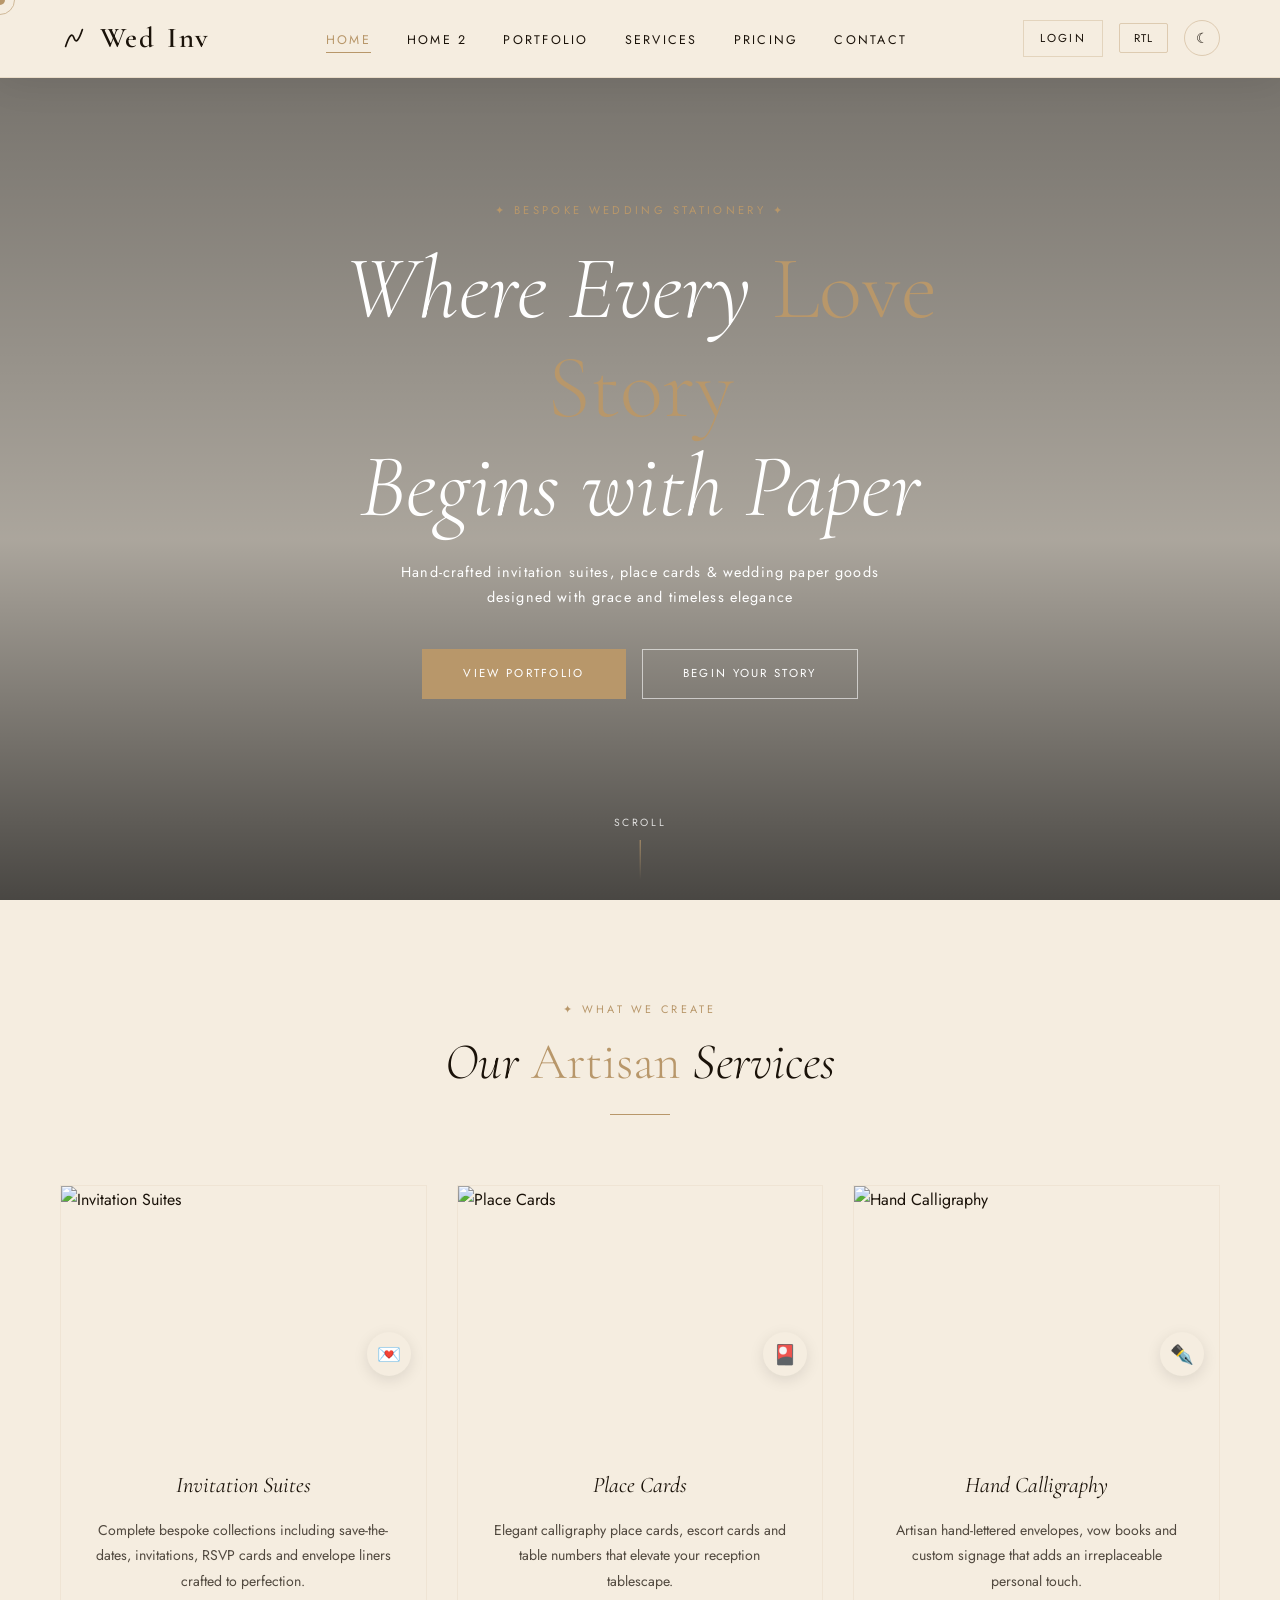
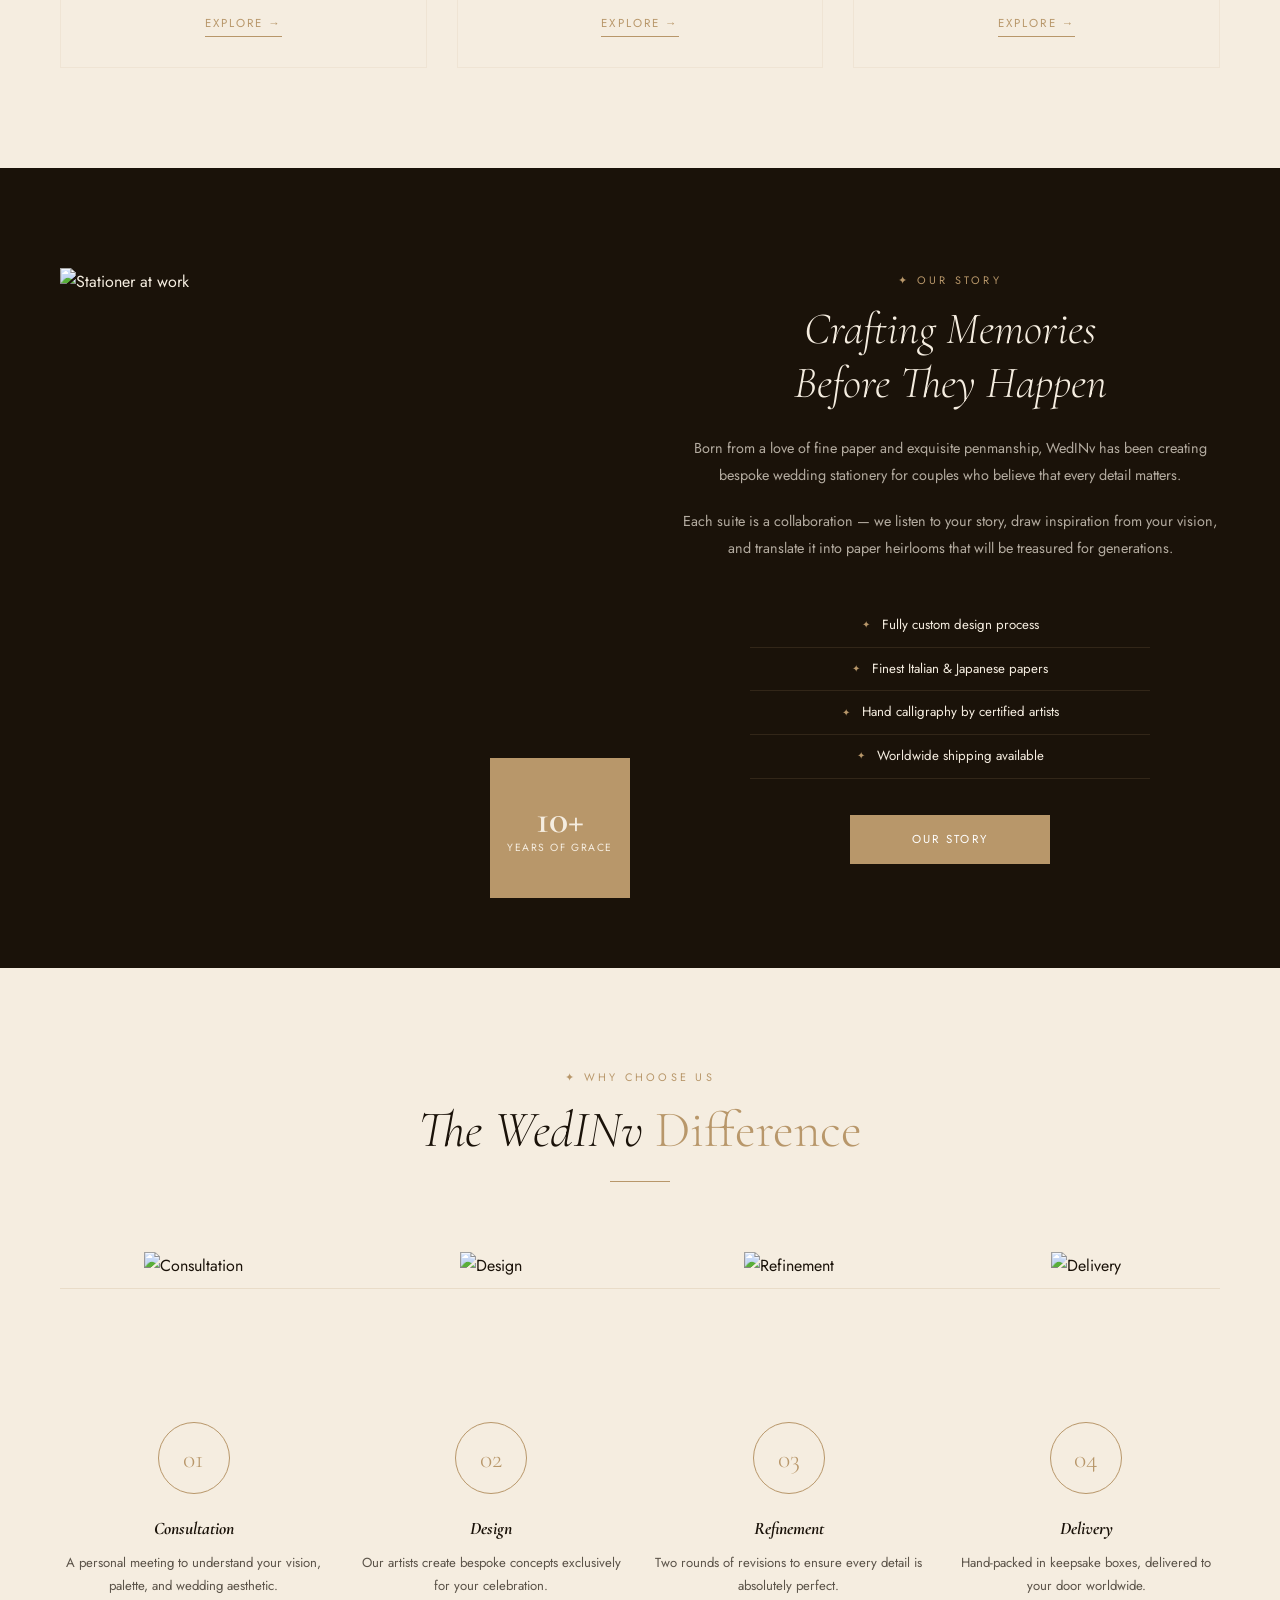
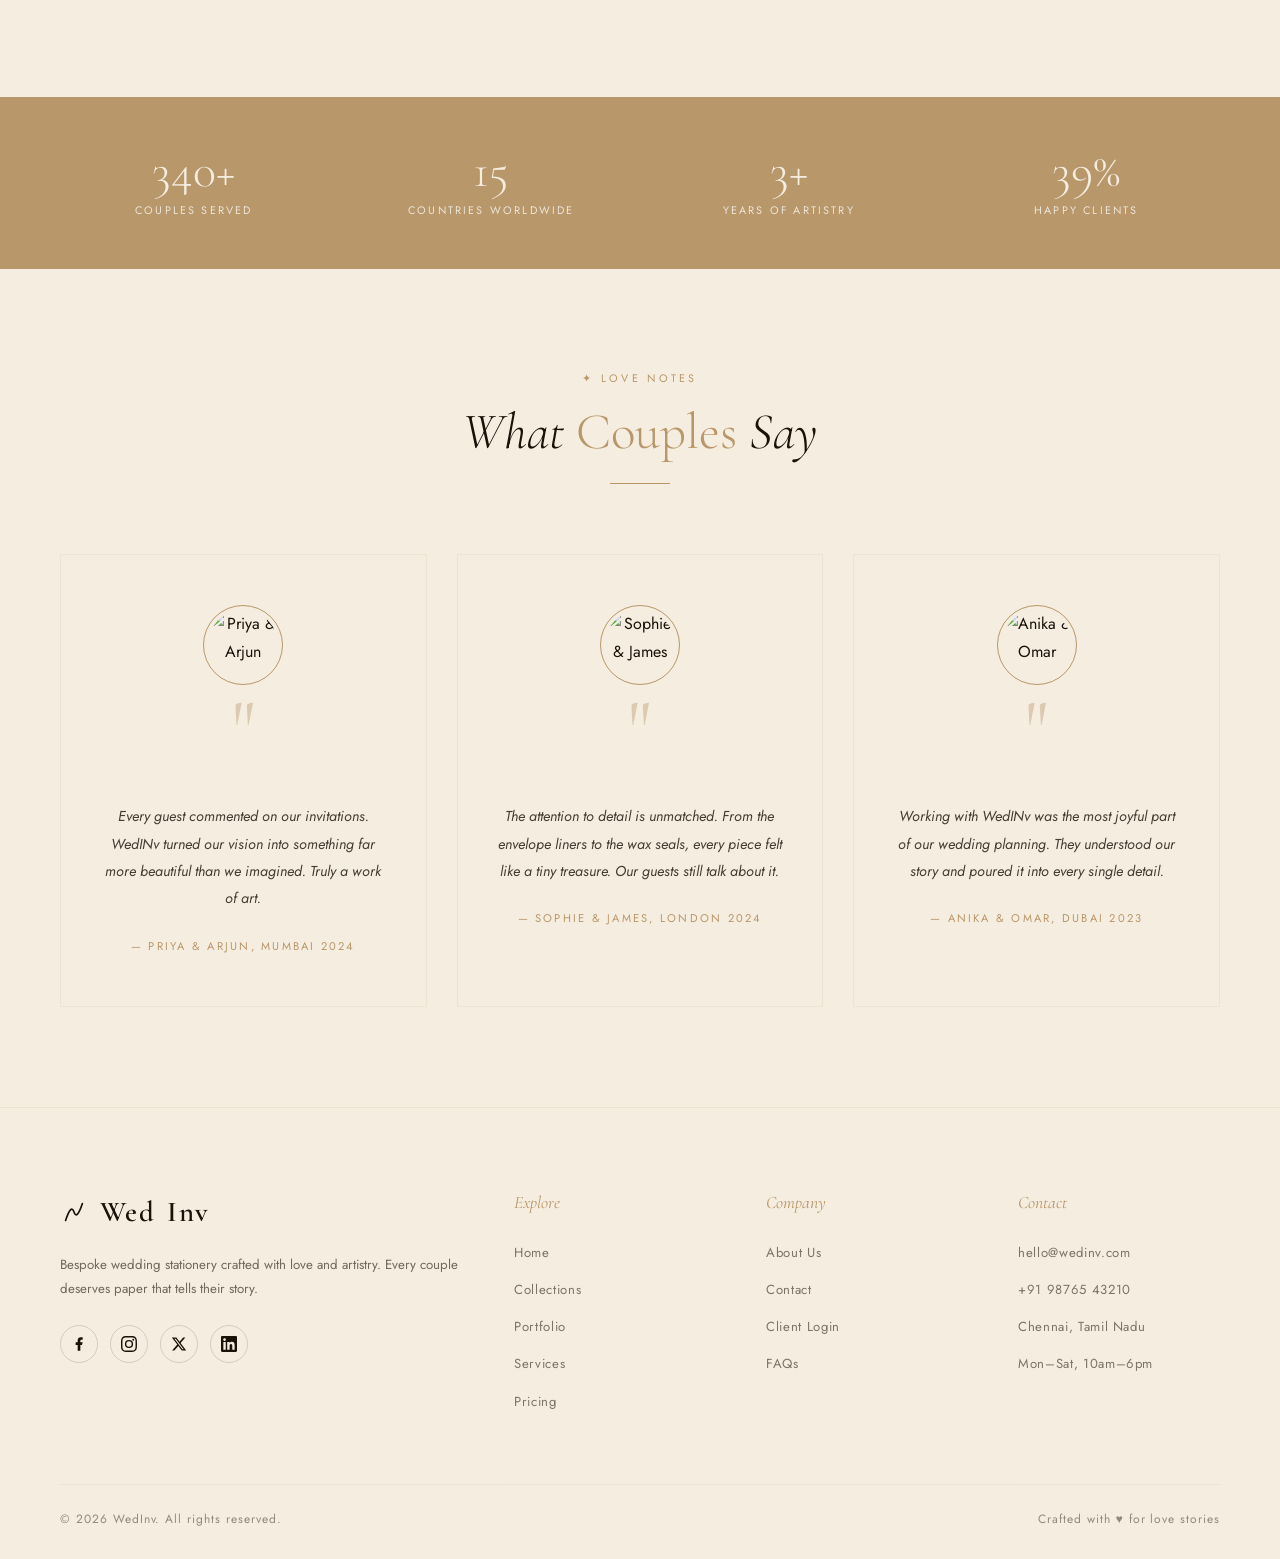
==== commit 962ae573: "U" ====
--- a/index.html
+++ b/index.html
@@ -1,269 +1,344 @@
 <!DOCTYPE html>
 <html lang="en" data-theme="light" dir="ltr">
+
 <head>
-<meta charset="UTF-8"><meta name="viewport" content="width=device-width,initial-scale=1">
-<title>WedINv — Bespoke Wedding Stationery</title>
-<link rel="stylesheet" href="css/style.css">
-<link rel="icon" href="data:image/svg+xml,<svg xmlns='http://www.w3.org/2000/svg' viewBox='0 0 100 100'><rect width='100' height='100' rx='20' fill='%231a1209'/><text y='.75em' x='50%' text-anchor='middle' font-family='serif' font-size='80' fill='%23b8976a' font-style='italic'>W</text></svg>">
+  <meta charset="UTF-8">
+  <meta name="viewport" content="width=device-width,initial-scale=1">
+  <title>WedINv — Bespoke Wedding Stationery</title>
+  <link rel="stylesheet" href="css/style.css">
+  <link rel="icon"
+    href="data:image/svg+xml,<svg xmlns='http://www.w3.org/2000/svg' viewBox='0 0 100 100'><rect width='100' height='100' rx='20' fill='%231a1209'/><text y='.75em' x='50%' text-anchor='middle' font-family='serif' font-size='80' fill='%23b8976a' font-style='italic'>W</text></svg>">
 </head>
+
 <body>
 
-<!-- LOADER -->
-<div class="page-loader">
-  <div class="loader-text">WedINv</div>
-  <div class="loader-bar"><div class="loader-fill"></div></div>
-</div>
-
-<!-- CURSOR -->
-<div class="cursor"></div>
-<div class="cursor-follower"></div>
-
-<!-- NAVBAR -->
-<nav class="navbar">
-  <a href="index.html" class="logo">Wed<span>INv</span></a>
-  <ul class="nav-links">
-    <li><a href="index.html">Home</a></li>
-    <li><a href="home2.html">Home 2</a></li>
-    <li><a href="collections.html">Collections</a></li>
-    <li><a href="portfolio.html">Portfolio</a></li>
-    <li><a href="services.html">Services</a></li>
-    <li><a href="pricing.html">Pricing</a></li>
-    <li><a href="about.html">About</a></li>
-    <li><a href="contact.html">Contact</a></li>
-  </ul>
-  <div class="nav-controls">
-    <a href="register.html" class="nav-signup">Sign-up</a>
-    <button class="btn-rtl">RTL</button>
-    <button class="btn-theme"><span class="theme-icon">☾</span></button>
-    <button class="hamburger" aria-label="Menu">
-      <span></span><span></span><span></span>
-    </button>
+  <!-- LOADER -->
+  
+
+  <!-- CURSOR -->
+  <div class="cursor"></div>
+  <div class="cursor-follower"></div>
+
+  <!-- NAVBAR -->
+  <nav class="navbar">
+    <a href="index.html" class="logo">
+      <svg viewBox="0 0 100 100" class="logo-svg" fill="none" stroke="currentColor" stroke-width="6" stroke-linecap="round" stroke-linejoin="round" xmlns="http://www.w3.org/2000/svg">
+        <path d="M20 80 Q 40 20 50 50 Q 60 80 80 20" />
+      </svg>
+      Wed<span>Inv</span>
+    </a>
+    <ul class="nav-links">
+      <li><a href="index.html">Home</a></li>
+      <li><a href="collections.html">Home 2</a></li>
+      <li><a href="portfolio.html">Portfolio</a></li>
+      <li><a href="services.html">Services</a></li>
+      <li><a href="pricing.html">Pricing</a></li>
+      <li><a href="contact.html">Contact</a></li>
+    </ul>
+    <div class="nav-controls">
+      <a href="login.html" class="nav-login">Login</a>
+      <button class="btn-rtl">RTL</button>
+      <button class="btn-theme"><span class="theme-icon">☾</span></button>
+      <button class="hamburger" aria-label="Menu">
+        <span></span><span></span><span></span>
+      </button>
+    </div>
+  </nav>
+
+  <!-- MOBILE MENU -->
+  <div class="mobile-menu">
+    <a href="index.html">Home</a>
+    <a href="collections.html">Home 2</a>
+    <a href="portfolio.html">Portfolio</a>
+    <a href="services.html">Services</a>
+    <a href="pricing.html">Pricing</a>
+    <a href="contact.html">Contact</a>
+    <div class="mobile-controls">
+      <div class="mobile-btns-row">
+        <button class="btn-rtl">RTL</button>
+        <button class="btn-theme"><span class="theme-icon">☾</span></button>
+      </div>
+      <a href="login.html" class="nav-login">Login</a>
+    </div>
   </div>
-</nav>
-
-<!-- MOBILE MENU -->
-<div class="mobile-menu">
-  <a href="index.html">Home</a>
-  <a href="home2.html">Home 2</a>
-  <a href="collections.html">Collections</a>
-  <a href="portfolio.html">Portfolio</a>
-  <a href="services.html">Services</a>
-  <a href="pricing.html">Pricing</a>
-  <a href="about.html">About</a>
-  <a href="contact.html">Contact</a>
-  <a href="register.html" style="font-size: 1.5rem; margin-top: 20px; color: var(--accent);">Sign-up</a>
-</div>
-
-<!-- SECTION 1: HERO -->
-<section class="hero" style="background-image:url('hero_stationery_1_png_1775140443268.png')">
-  <div class="hero-overlay"></div>
-  <div class="hero-content">
-    <span class="hero-eyebrow">✦ Bespoke Wedding Stationery ✦</span>
-    <h1>Where Every <em>Love Story</em><br>Begins with Paper</h1>
-    <p>Hand-crafted invitation suites, place cards & wedding paper goods<br>designed with grace and timeless elegance</p>
-    <div class="hero-btns">
-      <a href="portfolio.html" class="btn-primary">View Portfolio</a>
-      <a href="contact.html" class="btn-outline">Begin Your Story</a>
+
+  <!-- SECTION 1: HERO -->
+  <section class="hero"
+    style="background-image:url('https://akshitphotography.com/wp-content/uploads/2023/08/1-1-scaled.jpg')">
+    <div class="hero-overlay"></div>
+    <div class="hero-content">
+      <span class="hero-eyebrow">✦ Bespoke Wedding Stationery ✦</span>
+      <h1>Where Every <em>Love Story</em><br>Begins with Paper</h1>
+      <p>Hand-crafted invitation suites, place cards & wedding paper goods<br>designed with grace and timeless elegance
+      </p>
+      <div class="hero-btns">
+        <a href="portfolio.html" class="btn-primary">View Portfolio</a>
+        <a href="contact.html" class="btn-outline">Begin Your Story</a>
+      </div>
+    </div>
+    <div class="scroll-down">
+      <span>Scroll</span>
+      <div class="scroll-line"></div>
+    </div>
+  </section>
+
+  <!-- SECTION 2: SERVICES -->
+  <section style="background:var(--secondary)">
+    <div class="section-header reveal">
+      <span class="section-tag">✦ What We Create</span>
+      <h2 class="section-title">Our <em>Artisan</em> Services</h2>
+      <div class="section-divider"></div>
+    </div>
+    <div class="grid-3">
+      <div class="card reveal delay-1">
+        <div class="card-img-container">
+          <img src="https://i0.wp.com/www.georgiaartwork.com/wp-content/uploads/2023/09/Tuscan-Wedding-Invitation-Suite.png?fit=2200%2C2800&ssl=1" alt="Invitation Suites" class="card-img">
+          <div class="card-icon ring-icon">💌</div>
+        </div>
+        <div class="card-content">
+          <h3>Invitation Suites</h3>
+          <p>Complete bespoke collections including save-the-dates, invitations, RSVP cards and envelope liners crafted to perfection.</p>
+          <a href="services.html" style="margin-top:20px;font-size:0.72rem;letter-spacing:0.18em;text-transform:uppercase;color:var(--accent);text-decoration:none;border-bottom:1px solid var(--accent);padding-bottom:2px;">Explore →</a>
+        </div>
+      </div>
+      <div class="card reveal delay-2">
+        <div class="card-img-container">
+          <img src="https://m.media-amazon.com/images/I/810Pv5kqF6L.jpg" alt="Place Cards"
+            class="card-img">
+          <div class="card-icon">🎴</div>
+        </div>
+        <div class="card-content">
+          <h3>Place Cards</h3>
+          <p>Elegant calligraphy place cards, escort cards and table numbers that elevate your reception tablescape.</p>
+          <a href="services.html" style="margin-top:20px;font-size:0.72rem;letter-spacing:0.18em;text-transform:uppercase;color:var(--accent);text-decoration:none;border-bottom:1px solid var(--accent);padding-bottom:2px;">Explore →</a>
+        </div>
+      </div>
+      <div class="card reveal delay-3">
+        <div class="card-img-container">
+          <img src="https://www.invitesandco.com/wp-content/uploads/2017/11/DSC_1772.jpg" alt="Hand Calligraphy"
+            class="card-img">
+          <div class="card-icon">✒️</div>
+        </div>
+        <div class="card-content">
+          <h3>Hand Calligraphy</h3>
+          <p>Artisan hand-lettered envelopes, vow books and custom signage that adds an irreplaceable personal touch.</p>
+          <a href="services.html" style="margin-top:20px;font-size:0.72rem;letter-spacing:0.18em;text-transform:uppercase;color:var(--accent);text-decoration:none;border-bottom:1px solid var(--accent);padding-bottom:2px;">Explore →</a>
+        </div>
+      </div>
+    </div>
+  </section>
+
+  <!-- SECTION 3: ABOUT -->
+  <section style="background:var(--primary);color:var(--secondary);padding:100px 60px">
+    <div class="about-split">
+      <div class="about-img-wrap reveal-left">
+        <img src="https://images.unsplash.com/photo-1511285560929-80b456fea0bc?w=800&q=80" alt="Stationer at work">
+        <div class="about-img-badge">
+          <span>10+</span>
+          <span>Years of Grace</span>
+        </div>
+      </div>
+      <div class="about-text reveal-right">
+        <span class="section-tag">✦ Our Story</span>
+        <h2 style="color:var(--secondary)">Crafting <em>Memories</em><br>Before They Happen</h2>
+        <p style="opacity:0.7">Born from a love of fine paper and exquisite penmanship, WedINv has been creating bespoke
+          wedding stationery for couples who believe that every detail matters.</p>
+        <p style="opacity:0.7">Each suite is a collaboration — we listen to your story, draw inspiration from your
+          vision, and translate it into paper heirlooms that will be treasured for generations.</p>
+        <ul class="about-features" style="text-align:center;width:100%;max-width:400px">
+          <li style="color:var(--secondary);justify-content:center">Fully custom design process</li>
+          <li style="color:var(--secondary);justify-content:center">Finest Italian & Japanese papers</li>
+          <li style="color:var(--secondary);justify-content:center">Hand calligraphy by certified artists</li>
+          <li style="color:var(--secondary);justify-content:center">Worldwide shipping available</li>
+        </ul>
+        <a href="about.html" class="btn-primary">Our Story</a>
+      </div>
+    </div>
+  </section>
+
+  <!-- SECTION 4: FEATURES / HIGHLIGHTS -->
+  <section>
+    <div class="section-header reveal">
+      <span class="section-tag">✦ Why Choose Us</span>
+      <h2 class="section-title">The WedINv <em>Difference</em></h2>
+      <div class="section-divider"></div>
+    </div>
+    <div class="process-steps reveal">
+      <div class="step delay-1">
+        <div class="card-img-container" style="height:150px;margin-bottom:20px">
+          <img src="https://www.shutterstock.com/image-vector/refined-wedding-invitation-set-soft-260nw-2663392257.jpg" alt="Consultation" class="card-img">
+        </div>
+        <div class="step-num">01</div>
+        <h4>Consultation</h4>
+        <p>A personal meeting to understand your vision, palette, and wedding aesthetic.</p>
+      </div>
+      <div class="step delay-2">
+        <div class="card-img-container" style="height:150px;margin-bottom:20px">
+          <img src="https://cdn.dribbble.com/userupload/30674858/file/original-0804022e1e38555b031ab8febc0c9f65.jpg?format=webp&resize=400x300&vertical=center" alt="Design" class="card-img">
+        </div>
+        <div class="step-num">02</div>
+        <h4>Design</h4>
+        <p>Our artists create bespoke concepts exclusively for your celebration.</p>
+      </div>
+      <div class="step delay-3">
+        <div class="card-img-container" style="height:150px;margin-bottom:20px">
+          <img src="https://static.vecteezy.com/system/resources/previews/069/877/345/non_2x/refined-luxury-wedding-invitation-template-design-free-psd.png" alt="Refinement" class="card-img">
+        </div>
+        <div class="step-num">03</div>
+        <h4>Refinement</h4>
+        <p>Two rounds of revisions to ensure every detail is absolutely perfect.</p>
+      </div>
+      <div class="step delay-4">
+        <div class="card-img-container" style="height:150px;margin-bottom:20px">
+          <img src="https://encrypted-tbn0.gstatic.com/images?q=tbn:ANd9GcSPt2o1kFuk_g83Dy-zSEGl7u6c23WvyYPFRw&s" alt="Delivery" class="card-img">
+        </div>
+        <div class="step-num">04</div>
+        <h4>Delivery</h4>
+        <p>Hand-packed in keepsake boxes, delivered to your door worldwide.</p>
+      </div>
+    </div>
+  </section>
+
+  <!-- STATS -->
+  <div class="stats-bar">
+    <div class="stat-item reveal delay-1">
+      <span class="stat-num">850+</span>
+      <span class="stat-label">Couples Served</span>
+    </div>
+    <div class="stat-item reveal delay-2">
+      <span class="stat-num">40</span>
+      <span class="stat-label">Countries Worldwide</span>
+    </div>
+    <div class="stat-item reveal delay-3">
+      <span class="stat-num">10+</span>
+      <span class="stat-label">Years of Artistry</span>
+    </div>
+    <div class="stat-item reveal delay-4">
+      <span class="stat-num">99%</span>
+      <span class="stat-label">Happy Clients</span>
     </div>
   </div>
-  <div class="scroll-down">
-    <span>Scroll</span>
-    <div class="scroll-line"></div>
-  </div>
-</section>
-
-<!-- SECTION 2: SERVICES -->
-<section style="background:var(--secondary)">
-  <div class="section-header reveal">
-    <span class="section-tag">✦ What We Create</span>
-    <h2 class="section-title">Our <em>Artisan</em> Services</h2>
-    <div class="section-divider"></div>
-  </div>
-  <div class="grid-3">
-    <div class="card reveal delay-1">
-      <div class="card-icon ring-icon">💌</div>
-      <h3>Invitation Suites</h3>
-      <p>Complete bespoke collections including save-the-dates, invitations, RSVP cards and envelope liners crafted to perfection.</p>
-      <a href="services.html" style="margin-top:20px;font-size:0.72rem;letter-spacing:0.18em;text-transform:uppercase;color:var(--accent);text-decoration:none;border-bottom:1px solid var(--accent);padding-bottom:2px;">Explore →</a>
-    </div>
-    <div class="card reveal delay-2">
-      <div class="card-icon">🎴</div>
-      <h3>Place Cards</h3>
-      <p>Elegant calligraphy place cards, escort cards and table numbers that elevate your reception tablescape.</p>
-      <a href="services.html" style="margin-top:20px;font-size:0.72rem;letter-spacing:0.18em;text-transform:uppercase;color:var(--accent);text-decoration:none;border-bottom:1px solid var(--accent);padding-bottom:2px;">Explore →</a>
-    </div>
-    <div class="card reveal delay-3">
-      <div class="card-icon">✒️</div>
-      <h3>Hand Calligraphy</h3>
-      <p>Artisan hand-lettered envelopes, vow books and custom signage that adds an irreplaceable personal touch.</p>
-      <a href="services.html" style="margin-top:20px;font-size:0.72rem;letter-spacing:0.18em;text-transform:uppercase;color:var(--accent);text-decoration:none;border-bottom:1px solid var(--accent);padding-bottom:2px;">Explore →</a>
-    </div>
-  </div>
-</section>
-
-<!-- SECTION 3: ABOUT -->
-<section style="background:var(--primary);color:var(--secondary);padding:100px 60px">
-  <div class="about-split">
-    <div class="about-img-wrap reveal-left">
-      <img src="https://images.unsplash.com/photo-1511285560929-80b456fea0bc?w=800&q=80" alt="Stationer at work">
-      <div class="about-img-badge">
-        <span>10+</span>
-        <span>Years of Grace</span>
-      </div>
-    </div>
-    <div class="about-text reveal-right">
-      <span class="section-tag">✦ Our Story</span>
-      <h2 style="color:var(--secondary)">Crafting <em>Memories</em><br>Before They Happen</h2>
-      <p style="opacity:0.7">Born from a love of fine paper and exquisite penmanship, WedINv has been creating bespoke wedding stationery for couples who believe that every detail matters.</p>
-      <p style="opacity:0.7">Each suite is a collaboration — we listen to your story, draw inspiration from your vision, and translate it into paper heirlooms that will be treasured for generations.</p>
-      <ul class="about-features" style="text-align:center;width:100%;max-width:400px">
-        <li style="color:var(--secondary);justify-content:center">Fully custom design process</li>
-        <li style="color:var(--secondary);justify-content:center">Finest Italian & Japanese papers</li>
-        <li style="color:var(--secondary);justify-content:center">Hand calligraphy by certified artists</li>
-        <li style="color:var(--secondary);justify-content:center">Worldwide shipping available</li>
-      </ul>
-      <a href="about.html" class="btn-primary">Our Story</a>
-    </div>
-  </div>
-</section>
-
-<!-- SECTION 4: FEATURES / HIGHLIGHTS -->
-<section>
-  <div class="section-header reveal">
-    <span class="section-tag">✦ Why Choose Us</span>
-    <h2 class="section-title">The WedINv <em>Difference</em></h2>
-    <div class="section-divider"></div>
-  </div>
-  <div class="process-steps reveal">
-    <div class="step delay-1">
-      <div class="step-num">01</div>
-      <h4>Consultation</h4>
-      <p>A personal meeting to understand your vision, palette, and wedding aesthetic.</p>
-    </div>
-    <div class="step delay-2">
-      <div class="step-num">02</div>
-      <h4>Design</h4>
-      <p>Our artists create bespoke concepts exclusively for your celebration.</p>
-    </div>
-    <div class="step delay-3">
-      <div class="step-num">03</div>
-      <h4>Refinement</h4>
-      <p>Two rounds of revisions to ensure every detail is absolutely perfect.</p>
-    </div>
-    <div class="step delay-4">
-      <div class="step-num">04</div>
-      <h4>Delivery</h4>
-      <p>Hand-packed in keepsake boxes, delivered to your door worldwide.</p>
-    </div>
-  </div>
-</section>
-
-<!-- STATS -->
-<div class="stats-bar">
-  <div class="stat-item reveal delay-1">
-    <span class="stat-num">850+</span>
-    <span class="stat-label">Couples Served</span>
-  </div>
-  <div class="stat-item reveal delay-2">
-    <span class="stat-num">40</span>
-    <span class="stat-label">Countries Worldwide</span>
-  </div>
-  <div class="stat-item reveal delay-3">
-    <span class="stat-num">10+</span>
-    <span class="stat-label">Years of Artistry</span>
-  </div>
-  <div class="stat-item reveal delay-4">
-    <span class="stat-num">99%</span>
-    <span class="stat-label">Happy Clients</span>
-  </div>
-</div>
-
-<!-- SECTION 5: TESTIMONIALS -->
-<section>
-  <div class="section-header reveal">
-    <span class="section-tag">✦ Love Notes</span>
-    <h2 class="section-title">What <em>Couples</em> Say</h2>
-    <div class="section-divider"></div>
-  </div>
-  <div class="grid-3">
-    <div class="testimonial-card reveal delay-1">
-      <div class="quote-mark">"</div>
-      <p>Every guest commented on our invitations. WedINv turned our vision into something far more beautiful than we imagined. Truly a work of art.</p>
-      <span class="author">— Priya & Arjun, Mumbai 2024</span>
-    </div>
-    <div class="testimonial-card reveal delay-2">
-      <div class="quote-mark">"</div>
-      <p>The attention to detail is unmatched. From the envelope liners to the wax seals, every piece felt like a tiny treasure. Our guests still talk about it.</p>
-      <span class="author">— Sophie & James, London 2024</span>
-    </div>
-    <div class="testimonial-card reveal delay-3">
-      <div class="quote-mark">"</div>
-      <p>Working with WedINv was the most joyful part of our wedding planning. They understood our story and poured it into every single detail.</p>
-      <span class="author">— Anika & Omar, Dubai 2023</span>
-    </div>
-  </div>
-</section>
-
-<!-- REMOVED CTA UNWANTED SECTION -->
-
-<!-- FOOTER -->
-<footer>
-  <div class="footer-grid">
-    <div class="footer-brand">
-      <a href="index.html" class="logo">Wed<span>INv</span></a>
-      <p>Bespoke wedding stationery crafted with love and artistry. Every couple deserves paper that tells their story.</p>
-      <div class="footer-social">
-        <a href="#" class="social-icon fb" title="Facebook">
-          <svg viewBox="0 0 24 24" fill="currentColor"><path d="M14 13.5h2.5l1-4H14v-2c0-1.03 0-2 2-2h1.5V2.14c-.326-.043-1.557-.14-2.857-.14C11.928 2 10 3.657 10 6.7v2.8H7v4h3V22h4v-8.5z"/></svg>
+
+  <!-- SECTION 5: TESTIMONIALS -->
+  <section>
+    <div class="section-header reveal">
+      <span class="section-tag">✦ Love Notes</span>
+      <h2 class="section-title">What <em>Couples</em> Say</h2>
+      <div class="section-divider"></div>
+    </div>
+    <div class="grid-3">
+      <div class="testimonial-card reveal delay-1">
+        <div class="testimonial-top">
+          <img src="https://images.unsplash.com/photo-1544005313-94ddf0286df2?w=100&h=100&fit=crop" alt="Priya & Arjun"
+            class="testimonial-avatar">
+          <div class="quote-mark">"</div>
+        </div>
+        <p>Every guest commented on our invitations. WedINv turned our vision into something far more beautiful than we
+          imagined. Truly a work of art.</p>
+        <span class="author">— Priya & Arjun, Mumbai 2024</span>
+      </div>
+      <div class="testimonial-card reveal delay-2">
+        <div class="testimonial-top">
+          <img src="https://images.unsplash.com/photo-1438761681033-6461ffad8d80?w=100&h=100&fit=crop"
+            alt="Sophie & James" class="testimonial-avatar">
+          <div class="quote-mark">"</div>
+        </div>
+        <p>The attention to detail is unmatched. From the envelope liners to the wax seals, every piece felt like a tiny
+          treasure. Our guests still talk about it.</p>
+        <span class="author">— Sophie & James, London 2024</span>
+      </div>
+      <div class="testimonial-card reveal delay-3">
+        <div class="testimonial-top">
+          <img src="https://images.unsplash.com/photo-1507003211169-0a1dd7228f2d?w=100&h=100&fit=crop"
+            alt="Anika & Omar" class="testimonial-avatar">
+          <div class="quote-mark">"</div>
+        </div>
+        <p>Working with WedINv was the most joyful part of our wedding planning. They understood our story and poured it
+          into every single detail.</p>
+        <span class="author">— Anika & Omar, Dubai 2023</span>
+      </div>
+    </div>
+  </section>
+
+  <!-- REMOVED CTA UNWANTED SECTION -->
+
+  <!-- FOOTER -->
+  <footer>
+    <div class="footer-grid">
+      <div class="footer-brand">
+        <a href="index.html" class="logo">
+          <svg viewBox="0 0 100 100" class="logo-svg" fill="none" stroke="currentColor" stroke-width="6" stroke-linecap="round" stroke-linejoin="round" xmlns="http://www.w3.org/2000/svg">
+            <path d="M20 80 Q 40 20 50 50 Q 60 80 80 20" />
+          </svg>
+          Wed<span>Inv</span>
         </a>
-        <a href="#" class="social-icon ig" title="Instagram">
-          <svg viewBox="0 0 24 24" fill="currentColor"><path d="M12 2.163c3.204 0 3.584.012 4.85.07 1.366.062 2.633.334 3.608 1.31.975.975 1.247 2.242 1.31 3.608.058 1.266.07 1.646.07 4.85s-.012 3.584-.07 4.85c-.062 1.366-.334 2.633-1.31 3.608-.975.975-2.242 1.247-3.608 1.31-1.266.058-1.646.07-4.85.07s-3.584-.012-4.85-.07c-1.366-.062-2.633-.334-3.608-1.31-.975-.975-1.247-2.242-1.31-3.608-.058-1.266-.07-1.646-.07-4.85s.012-3.584.07-4.85c.062-1.366.334-2.633 1.31-3.608.975-.975 2.242-1.247 3.608-1.31 1.266-.058 1.646-.07 4.85-.07zM12 0C8.741 0 8.333.014 7.053.072 2.695.272.273 2.69.073 7.052.014 8.333 0 8.741 0 12s.014 3.667.072 4.947c.2 4.352 2.612 6.765 6.965 6.965 1.28.058 1.688.072 4.947.072s3.667-.014 4.947-.072c4.352-.2 6.765-2.612 6.965-6.965.058-1.28.072-1.688.072-4.947s-.014-3.667-.072-4.947c-.2-4.354-2.612-6.768-6.965-6.965C15.667.014 15.259 0 12 0zm0 5.838a6.162 6.162 0 100 12.324 6.162 6.162 0 000-12.324zM12 16a4 4 0 110-8 4 4 0 010 8zm6.406-11.845a1.44 1.44 0 100 2.881 1.44 1.44 0 000-2.881z"/></svg>
-        </a>
-        <a href="#" class="social-icon tw" title="Twitter/X">
-          <svg viewBox="0 0 24 24" fill="currentColor"><path d="M18.244 2.25h3.308l-7.227 8.26 8.502 11.24H16.17l-5.214-6.817L4.99 21.75H1.68l7.73-8.835L1.254 2.25H8.08l4.713 6.231zm-1.161 17.52h1.833L7.084 4.126H5.117z"/></svg>
-        </a>
-        <a href="#" class="social-icon li" title="LinkedIn">
-          <svg viewBox="0 0 24 24" fill="currentColor"><path d="M20.447 20.452h-3.554v-5.569c0-1.328-.027-3.037-1.852-3.037-1.853 0-2.136 1.445-2.136 2.939v5.667H9.351V9h3.414v1.561h.046c.477-.9 1.637-1.85 3.37-1.85 3.601 0 4.267 2.37 4.267 5.455v6.286zM5.337 7.433a2.062 2.062 0 11.002-4.125 2.062 2.062 0 01-.002 4.125zm1.782 13.019H3.555V9h3.564v11.452zM22.225 0H1.771C.792 0 0 .774 0 1.729v20.542C0 23.227.792 24 1.771 24h20.451C23.2 24 24 23.227 24 22.271V1.729C24 .774 23.2 0 22.222 0h.003z"/></svg>
-        </a>
-      </div>
-    </div>
-    <div class="footer-col">
-      <h4>Explore</h4>
-      <ul>
-        <li><a href="index.html">Home</a></li>
-        <li><a href="home2.html">Collections</a></li>
-        <li><a href="portfolio.html">Portfolio</a></li>
-        <li><a href="services.html">Services</a></li>
-        <li><a href="pricing.html">Pricing</a></li>
-      </ul>
-    </div>
-    <div class="footer-col">
-      <h4>Company</h4>
-      <ul>
-        <li><a href="about.html">About Us</a></li>
-        <li><a href="contact.html">Contact</a></li>
-        <li><a href="login.html">Client Login</a></li>
-        <li><a href="#">FAQs</a></li>
-      </ul>
-    </div>
-    <div class="footer-col">
-      <h4>Contact</h4>
-      <ul>
-        <li><a href="#">hello@wedinv.com</a></li>
-        <li><a href="#">+91 98765 43210</a></li>
-        <li><a href="#">Chennai, Tamil Nadu</a></li>
-        <li><a href="#">Mon–Sat, 10am–6pm</a></li>
-      </ul>
-    </div>
-  </div>
-  <div class="footer-bottom">
-    <span>© 2026 WedINv. All rights reserved.</span>
-    <span>Crafted with ♥ for love stories</span>
-  </div>
-</footer>
-
-<button id="moveToTop" class="move-to-top" title="Go to top">↑</button>
-
-<script src="js/main.js"></script>
+        <p>Bespoke wedding stationery crafted with love and artistry. Every couple deserves paper that tells their
+          story.</p>
+        <div class="footer-social">
+          <a href="#" class="social-icon fb" title="Facebook">
+            <svg viewBox="0 0 24 24" fill="currentColor">
+              <path
+                d="M14 13.5h2.5l1-4H14v-2c0-1.03 0-2 2-2h1.5V2.14c-.326-.043-1.557-.14-2.857-.14C11.928 2 10 3.657 10 6.7v2.8H7v4h3V22h4v-8.5z" />
+            </svg>
+          </a>
+          <a href="#" class="social-icon ig" title="Instagram">
+            <svg viewBox="0 0 24 24" fill="currentColor">
+              <path
+                d="M12 2.163c3.204 0 3.584.012 4.85.07 1.366.062 2.633.334 3.608 1.31.975.975 1.247 2.242 1.31 3.608.058 1.266.07 1.646.07 4.85s-.012 3.584-.07 4.85c-.062 1.366-.334 2.633-1.31 3.608-.975.975-2.242 1.247-3.608 1.31-1.266.058-1.646.07-4.85.07s-3.584-.012-4.85-.07c-1.366-.062-2.633-.334-3.608-1.31-.975-.975-1.247-2.242-1.31-3.608-.058-1.266-.07-1.646-.07-4.85s.012-3.584.07-4.85c.062-1.366.334-2.633 1.31-3.608.975-.975 2.242-1.247 3.608-1.31 1.266-.058 1.646-.07 4.85-.07zM12 0C8.741 0 8.333.014 7.053.072 2.695.272.273 2.69.073 7.052.014 8.333 0 8.741 0 12s.014 3.667.072 4.947c.2 4.352 2.612 6.765 6.965 6.965 1.28.058 1.688.072 4.947.072s3.667-.014 4.947-.072c4.352-.2 6.765-2.612 6.965-6.965.058-1.28.072-1.688.072-4.947s-.014-3.667-.072-4.947c-.2-4.354-2.612-6.768-6.965-6.965C15.667.014 15.259 0 12 0zm0 5.838a6.162 6.162 0 100 12.324 6.162 6.162 0 000-12.324zM12 16a4 4 0 110-8 4 4 0 010 8zm6.406-11.845a1.44 1.44 0 100 2.881 1.44 1.44 0 000-2.881z" />
+            </svg>
+          </a>
+          <a href="#" class="social-icon tw" title="Twitter/X">
+            <svg viewBox="0 0 24 24" fill="currentColor">
+              <path
+                d="M18.244 2.25h3.308l-7.227 8.26 8.502 11.24H16.17l-5.214-6.817L4.99 21.75H1.68l7.73-8.835L1.254 2.25H8.08l4.713 6.231zm-1.161 17.52h1.833L7.084 4.126H5.117z" />
+            </svg>
+          </a>
+          <a href="#" class="social-icon li" title="LinkedIn">
+            <svg viewBox="0 0 24 24" fill="currentColor">
+              <path
+                d="M20.447 20.452h-3.554v-5.569c0-1.328-.027-3.037-1.852-3.037-1.853 0-2.136 1.445-2.136 2.939v5.667H9.351V9h3.414v1.561h.046c.477-.9 1.637-1.85 3.37-1.85 3.601 0 4.267 2.37 4.267 5.455v6.286zM5.337 7.433a2.062 2.062 0 11.002-4.125 2.062 2.062 0 01-.002 4.125zm1.782 13.019H3.555V9h3.564v11.452zM22.225 0H1.771C.792 0 0 .774 0 1.729v20.542C0 23.227.792 24 1.771 24h20.451C23.2 24 24 23.227 24 22.271V1.729C24 .774 23.2 0 22.222 0h.003z" />
+            </svg>
+          </a>
+        </div>
+      </div>
+      <div class="footer-col">
+        <h4>Explore</h4>
+        <ul>
+          <li><a href="index.html">Home</a></li>
+          <li><a href="home2.html">Collections</a></li>
+          <li><a href="portfolio.html">Portfolio</a></li>
+          <li><a href="services.html">Services</a></li>
+          <li><a href="pricing.html">Pricing</a></li>
+        </ul>
+      </div>
+      <div class="footer-col">
+        <h4>Company</h4>
+        <ul>
+          <li><a href="about.html">About Us</a></li>
+          <li><a href="contact.html">Contact</a></li>
+          <li><a href="login.html">Client Login</a></li>
+          <li><a href="#">FAQs</a></li>
+        </ul>
+      </div>
+      <div class="footer-col">
+        <h4>Contact</h4>
+        <ul>
+          <li><a href="#">hello@wedinv.com</a></li>
+          <li><a href="#">+91 98765 43210</a></li>
+          <li><a href="#">Chennai, Tamil Nadu</a></li>
+          <li><a href="#">Mon–Sat, 10am–6pm</a></li>
+        </ul>
+      </div>
+    </div>
+    <div class="footer-bottom">
+      <span>© 2026 WedInv. All rights reserved.</span>
+      <span>Crafted with ♥ for love stories</span>
+    </div>
+  </footer>
+
+  <button id="moveToTop" class="move-to-top" title="Go to top">↑</button>
+
+  <script src="js/main.js"></script>
 </body>
-</html>
+
+</html>
--- a/css/style.css
+++ b/css/style.css
@@ -6,11 +6,11 @@
   --accent: #b8976a;
   --white: #ffffff;
   --black: #000000;
-  --primary-rgb: 26,18,9;
-  --accent-rgb: 184,151,106;
+  --primary-rgb: 26, 18, 9;
+  --accent-rgb: 184, 151, 106;
   --font-display: 'Cormorant Garamond', serif;
   --font-body: 'Jost', sans-serif;
-  --transition: all 0.4s cubic-bezier(0.4,0,0.2,1);
+  --transition: all 0.4s cubic-bezier(0.4, 0, 0.2, 1);
 }
 
 [data-theme="dark"] {
@@ -19,10 +19,22 @@
   --accent: #d4b483;
 }
 
-*, *::before, *::after { box-sizing: border-box; margin: 0; padding: 0; }
-
-html { scroll-behavior: smooth; direction: ltr; }
-html[dir="rtl"] { direction: rtl; }
+*,
+*::before,
+*::after {
+  box-sizing: border-box;
+  margin: 0;
+  padding: 0;
+}
+
+html {
+  scroll-behavior: smooth;
+  direction: ltr;
+}
+
+html[dir="rtl"] {
+  direction: rtl;
+}
 
 body {
   font-family: var(--font-body);
@@ -35,62 +47,108 @@
 }
 
 /* ── SCROLLBAR ── */
-::-webkit-scrollbar { width: 5px; }
-::-webkit-scrollbar-track { background: var(--secondary); }
-::-webkit-scrollbar-thumb { background: var(--accent); border-radius: 10px; }
+::-webkit-scrollbar {
+  width: 5px;
+}
+
+::-webkit-scrollbar-track {
+  background: var(--secondary);
+}
+
+::-webkit-scrollbar-thumb {
+  background: var(--accent);
+  border-radius: 10px;
+}
 
 /* ── CURSOR ── */
 .cursor {
-  width: 10px; height: 10px;
+  width: 10px;
+  height: 10px;
   background: var(--accent);
   border-radius: 50%;
-  position: fixed; pointer-events: none;
+  position: fixed;
+  pointer-events: none;
   z-index: 9999;
-  transform: translate(-50%,-50%);
+  transform: translate(-50%, -50%);
   transition: width 0.2s, height 0.2s, opacity 0.2s;
 }
+
 .cursor-follower {
-  width: 30px; height: 30px;
+  width: 30px;
+  height: 30px;
   border: 1px solid var(--accent);
   border-radius: 50%;
-  position: fixed; pointer-events: none;
+  position: fixed;
+  pointer-events: none;
   z-index: 9998;
-  transform: translate(-50%,-50%);
+  transform: translate(-50%, -50%);
   transition: all 0.15s ease-out;
   opacity: 0.6;
 }
 
 /* ── NAVBAR ── */
 .navbar {
-  position: fixed; top: 0; left: 0; right: 0;
+  position: fixed;
+  top: 0;
+  left: 0;
+  right: 0;
   z-index: 1000;
-  padding: 20px 60px;
-  display: flex; align-items: center; justify-content: space-between;
+  padding: 14px 60px; /* Standardize header padding */
+  display: flex;
+  align-items: center;
+  justify-content: space-between;
   transition: var(--transition);
-  background: transparent;
-}
+  background: var(--secondary); /* Always non-transparent */
+  border-bottom: 1px solid rgba(var(--accent-rgb), 0.2);
+  box-shadow: 0 2px 40px rgba(var(--primary-rgb), 0.08);
+}
+
 .navbar.scrolled {
   background: var(--secondary);
   padding: 14px 60px;
-  box-shadow: 0 2px 40px rgba(var(--primary-rgb),0.08);
-  border-bottom: 1px solid rgba(var(--accent-rgb),0.2);
-}
-[data-theme="dark"] .navbar.scrolled { background: var(--secondary); }
-
+  box-shadow: 0 2px 40px rgba(var(--primary-rgb), 0.08);
+  border-bottom: 1px solid rgba(var(--accent-rgb), 0.2);
+}
+
+[data-theme="dark"] .navbar.scrolled {
+  background: var(--secondary);
+}
+
+/* Standardized logo style to match footer */
 .logo {
   font-family: var(--font-display);
   font-size: 1.8rem;
   font-weight: 600;
-  color: var(--primary);
+  color: var(--primary) !important;
   text-decoration: none;
   letter-spacing: 0.05em;
-}
-.logo span { color: var(--accent); }
+  display: flex;
+  align-items: center;
+  gap: 12px;
+}
+
+.logo-svg {
+  width: 28px;
+  height: 28px;
+  color: var(--primary) !important;
+  transition: transform 0.4s ease;
+}
+
+.logo:hover .logo-svg {
+  transform: rotate(-10deg) scale(1.1);
+}
+
+.logo span {
+  color: inherit !important;
+}
 
 .nav-links {
-  display: flex; align-items: center; gap: 36px;
+  display: flex;
+  align-items: center;
+  gap: 36px;
   list-style: none;
 }
+
 .nav-links a {
   font-family: var(--font-body);
   font-size: 0.78rem;
@@ -103,208 +161,377 @@
   padding-bottom: 4px;
   transition: color 0.3s;
 }
-.navbar:not(.scrolled) .nav-links a,
-.navbar:not(.scrolled) .logo,
-.navbar:not(.scrolled) .logo span,
-.navbar:not(.scrolled) .btn-theme,
-.navbar:not(.scrolled) .btn-rtl,
-.navbar:not(.scrolled) .hamburger span {
-  color: #ffffff;
-  border-color: rgba(255,255,255,0.4);
-}
-.navbar:not(.scrolled) .logo span { color: #ffffff; }
-
-.nav-links a.active { color: var(--accent); }
-.nav-links a.active::after { width: 100%; }
-
-.nav-links a:hover { color: var(--accent); }
+
+.nav-links a.active {
+  color: var(--accent);
+}
+
+.nav-links a.active::after {
+  width: 100%;
+}
+
+.nav-links a:hover {
+  color: var(--accent);
+}
+
 .nav-links a::after {
   content: '';
-  position: absolute; bottom: 0; left: 0;
-  width: 0; height: 1px;
+  position: absolute;
+  bottom: 0;
+  left: 0;
+  width: 0;
+  height: 1px;
   background: var(--accent);
   transition: width 0.35s ease;
 }
-.nav-links a:hover { color: var(--accent); }
-.nav-links a:hover::after { width: 100%; }
-
-.nav-controls { display: flex; align-items: center; gap: 16px; }
-
-.nav-signup {
+
+.nav-links a:hover {
+  color: var(--accent);
+}
+
+.nav-links a:hover::after {
+  width: 100%;
+}
+
+.nav-controls {
+  display: flex;
+  align-items: center;
+  gap: 16px;
+}
+
+.nav-login {
   font-family: var(--font-body);
-  font-size: 0.72rem; letter-spacing: 0.18em; text-transform: uppercase;
-  color: var(--primary); text-decoration: none;
-  padding: 8px 16px; border: 1px solid rgba(var(--accent-rgb), 0.3);
+  font-size: 0.72rem;
+  letter-spacing: 0.18em;
+  text-transform: uppercase;
+  color: var(--primary);
+  text-decoration: none;
+  padding: 8px 16px;
+  border: 1px solid rgba(var(--accent-rgb), 0.3);
   transition: var(--transition);
 }
-.nav-signup:hover { background: var(--accent); color: #ffffff !important; border-color: var(--accent); }
-.navbar:not(.scrolled) .nav-signup { color: #ffffff; border-color: rgba(255,255,255,0.4); }
+
+.nav-login:hover {
+  background: var(--accent);
+  color: #ffffff !important;
+  border-color: var(--accent);
+}
 
 .btn-theme {
-  background: none; border: 1px solid rgba(var(--accent-rgb),0.4);
-  width: 36px; height: 36px; border-radius: 50%;
-  display: flex; align-items: center; justify-content: center;
-  cursor: pointer; color: var(--primary);
+  background: none;
+  border: 1px solid rgba(var(--accent-rgb), 0.4);
+  width: 36px;
+  height: 36px;
+  border-radius: 50%;
+  display: flex;
+  align-items: center;
+  justify-content: center;
+  cursor: pointer;
+  color: var(--primary);
   transition: var(--transition);
   font-size: 0.85rem;
 }
-.btn-theme:hover { background: var(--accent); color: var(--secondary); border-color: var(--accent); }
+
+.btn-theme:hover {
+  background: var(--accent);
+  color: var(--secondary);
+  border-color: var(--accent);
+}
 
 .btn-rtl {
-  background: none; border: 1px solid rgba(var(--accent-rgb),0.4);
-  padding: 6px 14px; border-radius: 2px;
-  font-size: 0.7rem; letter-spacing: 0.1em; text-transform: uppercase;
-  cursor: pointer; color: var(--primary); font-family: var(--font-body);
+  background: none;
+  border: 1px solid rgba(var(--accent-rgb), 0.4);
+  padding: 6px 14px;
+  border-radius: 2px;
+  font-size: 0.7rem;
+  letter-spacing: 0.1em;
+  text-transform: uppercase;
+  cursor: pointer;
+  color: var(--primary);
+  font-family: var(--font-body);
   transition: var(--transition);
 }
-.btn-rtl:hover { background: var(--accent); color: var(--secondary); border-color: var(--accent); }
+
+.btn-rtl:hover {
+  background: var(--accent);
+  color: var(--secondary);
+  border-color: var(--accent);
+}
 
 .hamburger {
-  display: none; flex-direction: column; gap: 5px;
-  cursor: pointer; background: none; border: none; padding: 4px;
-}
+  display: none;
+  flex-direction: column;
+  gap: 5px;
+  cursor: pointer;
+  background: none;
+  border: none;
+  padding: 4px;
+}
+
 .hamburger span {
-  width: 24px; height: 1.5px; background: var(--primary);
-  display: block; transition: var(--transition);
-}
-.hamburger.active span:nth-child(1) { transform: translateY(6.5px) rotate(45deg); }
-.hamburger.active span:nth-child(2) { opacity: 0; }
-.hamburger.active span:nth-child(3) { transform: translateY(-6.5px) rotate(-45deg); }
+  width: 24px;
+  height: 1.5px;
+  background: var(--primary);
+  display: block;
+  transition: var(--transition);
+}
+
+.hamburger.active span:nth-child(1) {
+  transform: translateY(6.5px) rotate(45deg);
+}
+
+.hamburger.active span:nth-child(2) {
+  opacity: 0;
+}
+
+.hamburger.active span:nth-child(3) {
+  transform: translateY(-6.5px) rotate(-45deg);
+}
 
 .mobile-menu {
-  display: none; position: fixed;
-  top: 0; left: 0; right: 0; bottom: 0;
+  display: none;
+  position: fixed;
+  top: 0;
+  left: 0;
+  right: 0;
+  bottom: 0;
   background: var(--secondary);
-  z-index: 999; flex-direction: column;
-  align-items: center; justify-content: center; gap: 32px;
-  opacity: 0; pointer-events: none; transition: opacity 0.4s;
-}
-.mobile-menu.open { opacity: 1; pointer-events: all; display: flex; }
+  z-index: 999;
+  flex-direction: column;
+  align-items: center;
+  justify-content: center;
+  gap: 32px;
+  opacity: 0;
+  pointer-events: none;
+  transition: opacity 0.4s;
+}
+
+.mobile-menu.open {
+  opacity: 1;
+  pointer-events: all;
+  display: flex;
+}
+
 .mobile-menu a {
   font-family: var(--font-display);
-  font-size: 2.2rem; font-weight: 300; font-style: italic;
-  color: var(--primary); text-decoration: none;
-  letter-spacing: 0.05em; transition: color 0.3s;
-}
-.mobile-menu a:hover { color: var(--accent); }
+  font-size: 2.2rem;
+  font-weight: 300;
+  font-style: italic;
+  color: var(--primary);
+  text-decoration: none;
+  letter-spacing: 0.05em;
+  transition: color 0.3s;
+}
+
+.mobile-menu a:hover {
+  color: var(--accent);
+}
 
 /* ── HERO ── */
 .hero {
-  height: 100vh; min-height: 600px;
+  height: 100vh;
+  min-height: 600px;
   position: relative;
-  display: flex; align-items: center; justify-content: center;
+  display: flex;
+  align-items: center;
+  justify-content: center;
   background-image: url('https://images.unsplash.com/photo-1519741497674-611481863552?w=1600&q=80');
-  background-size: cover; background-position: center;
+  background-size: cover;
+  background-position: center;
   background-attachment: fixed;
 }
+
 .hero-overlay {
-  position: absolute; inset: 0;
-  background: linear-gradient(to bottom, rgba(0,0,0,0.55) 0%, rgba(0,0,0,0.3) 60%, rgba(0,0,0,0.7) 100%);
-}
+  position: absolute;
+  inset: 0;
+  background: linear-gradient(to bottom, rgba(0, 0, 0, 0.55) 0%, rgba(0, 0, 0, 0.3) 60%, rgba(0, 0, 0, 0.7) 100%);
+}
+
 .hero-content {
-  position: relative; z-index: 1;
-  text-align: center; color: #ffffff;
-  max-width: 800px; padding: 0 30px;
-}
+  position: relative;
+  z-index: 1;
+  text-align: center;
+  color: #ffffff;
+  max-width: 800px;
+  padding: 0 30px;
+}
+
 .hero-eyebrow {
   font-family: var(--font-body);
-  font-size: 0.7rem; letter-spacing: 0.3em;
-  text-transform: uppercase; color: var(--accent);
-  display: block; margin-bottom: 20px;
-  opacity: 0; animation: fadeUp 0.8s 0.3s forwards;
-}
+  font-size: 0.7rem;
+  letter-spacing: 0.3em;
+  text-transform: uppercase;
+  color: var(--accent);
+  display: block;
+  margin-bottom: 20px;
+  opacity: 0;
+  animation: fadeUp 0.8s 0.3s forwards;
+}
+
 .hero h1 {
   font-family: var(--font-display);
   font-size: clamp(3rem, 7vw, 6rem);
-  font-weight: 300; line-height: 1.1;
+  font-weight: 300;
+  line-height: 1.1;
   font-style: italic;
-  opacity: 0; animation: fadeUp 0.8s 0.5s forwards;
-}
-.hero h1 em { font-style: normal; color: var(--accent); }
+  opacity: 0;
+  animation: fadeUp 0.8s 0.5s forwards;
+}
+
+.hero h1 em {
+  font-style: normal;
+  color: var(--accent);
+}
+
 .hero p {
-  font-size: 0.9rem; letter-spacing: 0.08em;
-  margin: 24px 0 40px; opacity: 0;
+  font-size: 0.9rem;
+  letter-spacing: 0.08em;
+  margin: 24px 0 40px;
+  opacity: 0;
   animation: fadeUp 0.8s 0.7s forwards;
 }
+
 .hero-btns {
-  display: flex; gap: 16px; justify-content: center; flex-wrap: wrap;
-  opacity: 0; animation: fadeUp 0.8s 0.9s forwards;
+  display: flex;
+  gap: 16px;
+  justify-content: center;
+  flex-wrap: wrap;
+  opacity: 0;
+  animation: fadeUp 0.8s 0.9s forwards;
 }
 
 /* ── BUTTONS ── */
 .btn-primary {
-  display: inline-flex; align-items: center; justify-content: center;
+  display: inline-flex;
+  align-items: center;
+  justify-content: center;
   padding: 14px 40px;
   background: var(--accent);
   color: #ffffff;
   font-family: var(--font-body);
-  font-size: 0.72rem; letter-spacing: 0.2em; text-transform: uppercase;
-  text-decoration: none; border: 1px solid var(--accent);
-  transition: var(--transition); cursor: pointer;
+  font-size: 0.72rem;
+  letter-spacing: 0.2em;
+  text-transform: uppercase;
+  text-decoration: none;
+  border: 1px solid var(--accent);
+  transition: var(--transition);
+  cursor: pointer;
   min-width: 200px;
 }
-.btn-primary:hover { background: transparent; color: var(--accent); }
+
+.btn-primary:hover {
+  background: transparent;
+  color: var(--accent);
+}
 
 .btn-outline {
-  display: inline-flex; align-items: center; justify-content: center;
+  display: inline-flex;
+  align-items: center;
+  justify-content: center;
   padding: 14px 40px;
   background: transparent;
   color: #ffffff;
   font-family: var(--font-body);
-  font-size: 0.72rem; letter-spacing: 0.2em; text-transform: uppercase;
-  text-decoration: none; border: 1px solid rgba(255,255,255,0.6);
-  transition: var(--transition); cursor: pointer;
+  font-size: 0.72rem;
+  letter-spacing: 0.2em;
+  text-transform: uppercase;
+  text-decoration: none;
+  border: 1px solid rgba(255, 255, 255, 0.6);
+  transition: var(--transition);
+  cursor: pointer;
   min-width: 200px;
 }
-.btn-outline:hover { border-color: var(--accent); color: var(--accent); }
+
+.btn-outline:hover {
+  border-color: var(--accent);
+  color: var(--accent);
+}
 
 .btn-dark {
-  display: inline-flex; align-items: center; justify-content: center;
+  display: inline-flex;
+  align-items: center;
+  justify-content: center;
   padding: 14px 40px;
   background: var(--primary);
   color: var(--secondary);
   font-family: var(--font-body);
-  font-size: 0.72rem; letter-spacing: 0.2em; text-transform: uppercase;
-  text-decoration: none; border: 1px solid var(--primary);
-  transition: var(--transition); cursor: pointer;
+  font-size: 0.72rem;
+  letter-spacing: 0.2em;
+  text-transform: uppercase;
+  text-decoration: none;
+  border: 1px solid var(--primary);
+  transition: var(--transition);
+  cursor: pointer;
   min-width: 200px;
 }
-.btn-dark:hover { background: var(--accent); border-color: var(--accent); color: #ffffff; }
+
+.btn-dark:hover {
+  background: var(--accent);
+  border-color: var(--accent);
+  color: #ffffff;
+}
 
 /* ── SCROLL DOWN ── */
 .scroll-down {
-  position: absolute; bottom: 20px; left: 50%;
-  transform: translateX(-50%); z-index: 1;
-  display: flex; flex-direction: column; align-items: center; gap: 8px;
-  color: rgba(255,255,255,0.8); font-size: 0.65rem; letter-spacing: 0.25em;
+  position: absolute;
+  bottom: 20px;
+  left: 50%;
+  transform: translateX(-50%);
+  z-index: 1;
+  display: flex;
+  flex-direction: column;
+  align-items: center;
+  gap: 8px;
+  color: rgba(255, 255, 255, 0.8);
+  font-size: 0.65rem;
+  letter-spacing: 0.25em;
   text-transform: uppercase;
 }
+
 .scroll-line {
-  width: 1px; height: 40px;
+  width: 1px;
+  height: 40px;
   background: linear-gradient(to bottom, var(--accent), transparent);
   animation: scrollLine 1.6s ease infinite;
 }
 
 /* ── SECTION COMMON ── */
-section { padding: 100px 60px; }
+section {
+  padding: 100px 60px;
+}
 
 .section-header {
-  text-align: center; margin-bottom: 70px;
-}
+  text-align: center;
+  margin-bottom: 70px;
+}
+
 .section-tag {
-  font-size: 0.68rem; letter-spacing: 0.3em; text-transform: uppercase;
-  color: var(--accent); display: block; margin-bottom: 14px;
-}
+  font-size: 0.68rem;
+  letter-spacing: 0.3em;
+  text-transform: uppercase;
+  color: var(--accent);
+  display: block;
+  margin-bottom: 14px;
+}
+
 .section-title {
   font-family: var(--font-display);
-  font-size: clamp(2rem,4vw,3.2rem);
-  font-weight: 300; line-height: 1.2;
+  font-size: clamp(2rem, 4vw, 3.2rem);
+  font-weight: 300;
+  line-height: 1.2;
   font-style: italic;
 }
-.section-title em { font-style: normal; color: var(--accent); }
+
+.section-title em {
+  font-style: normal;
+  color: var(--accent);
+}
+
 .section-divider {
-  width: 60px; height: 1px;
-  background: var(--accent); margin: 20px auto 0;
+  width: 60px;
+  height: 1px;
+  background: var(--accent);
+  margin: 20px auto 0;
 }
 
 /* ── GRID ── */
@@ -313,11 +540,13 @@
   grid-template-columns: repeat(3, 1fr);
   gap: 30px;
 }
+
 .grid-2 {
   display: grid;
   grid-template-columns: repeat(2, 1fr);
   gap: 30px;
 }
+
 .grid-4 {
   display: grid;
   grid-template-columns: repeat(4, 1fr);
@@ -327,588 +556,1625 @@
 /* ── CARD ── */
 .card {
   background: var(--secondary);
-  border: 1px solid rgba(var(--accent-rgb),0.2);
-  padding: 40px 30px;
-  display: flex; flex-direction: column;
-  align-items: center; justify-content: center;
-  text-align: center;
+  border: 1px solid rgba(var(--accent-rgb), 0.1);
+  padding: 0;
+  display: flex;
+  flex-direction: column;
   transition: var(--transition);
-  position: relative; overflow: hidden;
-}
+  position: relative;
+  overflow: hidden;
+}
+
+.card-content {
+  padding: 30px;
+  display: flex;
+  flex-direction: column;
+  align-items: center;
+  text-align: center;
+  flex-grow: 1;
+}
+
 .card::before {
   content: '';
-  position: absolute; bottom: 0; left: 0; right: 0;
-  height: 2px; background: var(--accent);
-  transform: scaleX(0); transition: transform 0.4s ease;
-}
-.card:hover { transform: translateY(-6px); box-shadow: 0 20px 60px rgba(var(--primary-rgb),0.1); }
-.card:hover::before { transform: scaleX(1); }
-.card-icon { font-size: 2rem; margin-bottom: 20px; color: var(--accent); }
+  position: absolute;
+  bottom: 0;
+  left: 0;
+  right: 0;
+  height: 2px;
+  background: var(--accent);
+  transform: scaleX(0);
+  transition: transform 0.4s ease;
+}
+
+.card:hover {
+  transform: translateY(-6px);
+  box-shadow: 0 20px 60px rgba(var(--primary-rgb), 0.1);
+}
+
+.card:hover::before {
+  transform: scaleX(1);
+}
+
+.card-icon {
+  font-size: 2rem;
+  margin-bottom: 20px;
+  color: var(--accent);
+}
+
 .card h3 {
   font-family: var(--font-display);
-  font-size: 1.4rem; font-weight: 400; font-style: italic;
-  margin-bottom: 14px; text-align: center;
-}
-.card p { font-size: 0.88rem; opacity: 0.75; line-height: 1.8; text-align: center; }
+  font-size: 1.4rem;
+  font-weight: 400;
+  font-style: italic;
+  margin-bottom: 14px;
+  text-align: center;
+}
+
+.card p {
+  font-size: 0.88rem;
+  opacity: 0.75;
+  line-height: 1.8;
+  text-align: center;
+}
+
+.card-img-container {
+  width: 100%;
+  height: 220px;
+  margin-bottom: 30px;
+  overflow: hidden;
+  position: relative;
+}
+
+.card-img {
+  width: 100%;
+  height: 100%;
+  object-fit: cover;
+  transition: transform 0.8s ease;
+}
+
+.card:hover .card-img {
+  transform: scale(1.1);
+}
+
+.card .card-icon {
+  position: absolute;
+  bottom: 10px;
+  right: 15px;
+  background: var(--secondary);
+  width: 44px;
+  height: 44px;
+  display: flex;
+  align-items: center;
+  justify-content: center;
+  border-radius: 50%;
+  font-size: 1.2rem;
+  box-shadow: 0 4px 15px rgba(0,0,0,0.1);
+  z-index: 2;
+}
 
 /* ── IMAGE CARD ── */
 .img-card {
-  position: relative; overflow: hidden;
-  display: flex; flex-direction: column;
-  align-items: center; text-align: center;
-}
+  position: relative;
+  overflow: hidden;
+  display: flex;
+  flex-direction: column;
+  align-items: center;
+  text-align: center;
+}
+
 .img-card img {
-  width: 100%; height: 320px; object-fit: cover;
+  width: 100%;
+  height: 320px;
+  object-fit: cover;
   transition: transform 0.6s ease;
 }
-.img-card:hover img { transform: scale(1.05); }
+
+.img-card:hover img {
+  transform: scale(1.05);
+}
+
 .img-card-body {
   padding: 24px 20px;
-  display: flex; flex-direction: column;
-  align-items: center; text-align: center;
+  display: flex;
+  flex-direction: column;
+  align-items: center;
+  text-align: center;
   width: 100%;
 }
+
 .img-card-body h3 {
   font-family: var(--font-display);
-  font-size: 1.3rem; font-weight: 400; font-style: italic;
-  margin-bottom: 8px; text-align: center;
-}
-.img-card-body p { font-size: 0.83rem; opacity: 0.7; text-align: center; }
+  font-size: 1.3rem;
+  font-weight: 400;
+  font-style: italic;
+  margin-bottom: 8px;
+  text-align: center;
+}
+
+.img-card-body p {
+  font-size: 0.83rem;
+  opacity: 0.7;
+  text-align: center;
+}
 
 /* ── TESTIMONIAL ── */
 .testimonial-card {
   background: var(--secondary);
-  border: 1px solid rgba(var(--accent-rgb),0.2);
-  padding: 40px 30px;
-  display: flex; flex-direction: column;
-  align-items: center; text-align: center;
+  border: 1px solid rgba(var(--accent-rgb), 0.1);
+  padding: 50px 40px;
+  display: flex;
+  flex-direction: column;
+  align-items: center;
+  text-align: center;
   transition: var(--transition);
-}
-.testimonial-card:hover { transform: translateY(-4px); }
+  position: relative;
+}
+
+.testimonial-top {
+  display: flex;
+  flex-direction: column;
+  align-items: center;
+  gap: 20px;
+  margin-bottom: 30px;
+}
+
+.testimonial-avatar {
+  width: 80px;
+  height: 80px;
+  border-radius: 50%;
+  object-fit: cover;
+  border: 1px solid var(--accent);
+  padding: 4px;
+}
+
+.testimonial-card:hover {
+  transform: translateY(-4px);
+}
+
 .testimonial-card .quote-mark {
   font-family: var(--font-display);
-  font-size: 5rem; line-height: 0.6;
-  color: var(--accent); opacity: 0.4;
-  margin-bottom: 20px; text-align: center;
-}
+  font-size: 5rem;
+  line-height: 0.6;
+  color: var(--accent);
+  opacity: 0.4;
+  margin-bottom: 20px;
+  text-align: center;
+}
+
 .testimonial-card p {
-  font-size: 0.9rem; font-style: italic; line-height: 1.9;
-  opacity: 0.8; margin-bottom: 24px; text-align: center;
-}
+  font-size: 0.9rem;
+  font-style: italic;
+  line-height: 1.9;
+  opacity: 0.8;
+  margin-bottom: 24px;
+  text-align: center;
+}
+
 .testimonial-card .author {
-  font-size: 0.7rem; letter-spacing: 0.2em;
-  text-transform: uppercase; color: var(--accent); text-align: center;
+  font-size: 0.7rem;
+  letter-spacing: 0.2em;
+  text-transform: uppercase;
+  color: var(--accent);
+  text-align: center;
 }
 
 /* ── CTA SECTION ── */
 .cta-section {
   background-image: url('https://images.unsplash.com/photo-1464366400600-7168b8af9bc3?w=1600&q=80');
-  background-size: cover; background-position: center; background-attachment: fixed;
-  position: relative; padding: 120px 60px;
-  text-align: center;
-}
+  background-size: cover;
+  background-position: center;
+  background-attachment: fixed;
+  position: relative;
+  padding: 120px 60px;
+  text-align: center;
+}
+
 .cta-section .overlay {
-  position: absolute; inset: 0;
-  background: rgba(0,0,0,0.75);
-}
+  position: absolute;
+  inset: 0;
+  background: rgba(0, 0, 0, 0.75);
+}
+
 .cta-section .content {
-  position: relative; z-index: 1;
-  color: #ffffff; max-width: 700px; margin: 0 auto;
-}
+  position: relative;
+  z-index: 1;
+  color: #ffffff;
+  max-width: 700px;
+  margin: 0 auto;
+}
+
 .cta-section h2 {
   font-family: var(--font-display);
-  font-size: clamp(2rem,4vw,3.5rem);
-  font-weight: 300; font-style: italic; margin-bottom: 20px;
-}
-.cta-section p { font-size: 0.9rem; letter-spacing: 0.06em; margin-bottom: 36px; opacity: 0.85; }
+  font-size: clamp(2rem, 4vw, 3.5rem);
+  font-weight: 300;
+  font-style: italic;
+  margin-bottom: 20px;
+}
+
+.cta-section p {
+  font-size: 0.9rem;
+  letter-spacing: 0.06em;
+  margin-bottom: 36px;
+  opacity: 0.85;
+}
 
 /* ── ABOUT SPLIT ── */
 .about-split {
-  display: grid; grid-template-columns: 1fr 1fr; gap: 80px; align-items: center;
-}
-.about-img-wrap { position: relative; }
-.about-img-wrap img { width: 100%; height: 600px; object-fit: cover; display: block; }
+  display: grid;
+  grid-template-columns: 1fr 1fr;
+  gap: 80px;
+  align-items: center;
+}
+
+.about-img-wrap {
+  position: relative;
+}
+
+.about-img-wrap img {
+  width: 100%;
+  height: 600px;
+  object-fit: cover;
+  display: block;
+}
+
 .about-img-badge {
-  position: absolute; bottom: -30px; right: -30px;
-  width: 140px; height: 140px;
+  position: absolute;
+  bottom: -30px;
+  right: -30px;
+  width: 140px;
+  height: 140px;
   background: var(--accent);
-  display: flex; flex-direction: column;
-  align-items: center; justify-content: center;
-  color: var(--secondary); text-align: center;
-}
+  display: flex;
+  flex-direction: column;
+  align-items: center;
+  justify-content: center;
+  color: var(--secondary);
+  text-align: center;
+}
+
 .about-img-badge span:first-child {
-  font-family: var(--font-display); font-size: 2.5rem; font-weight: 600; line-height: 1;
-}
-.about-img-badge span:last-child { font-size: 0.65rem; letter-spacing: 0.15em; text-transform: uppercase; text-align: center; }
+  font-family: var(--font-display);
+  font-size: 2.5rem;
+  font-weight: 600;
+  line-height: 1;
+}
+
+.about-img-badge span:last-child {
+  font-size: 0.65rem;
+  letter-spacing: 0.15em;
+  text-transform: uppercase;
+  text-align: center;
+}
 
 @media (max-width: 480px) {
-  .about-img-wrap img { height: 400px; }
-  .about-img-badge { width: 110px; height: 110px; bottom: -20px; right: 0; }
-  .about-img-badge span:first-child { font-size: 1.8rem; }
+  .about-img-wrap img {
+    height: 400px;
+  }
+
+  .about-img-badge {
+    width: 110px;
+    height: 110px;
+    bottom: -20px;
+    right: 0;
+  }
+
+  .about-img-badge span:first-child {
+    font-size: 1.8rem;
+  }
 }
 
 .about-text {
-  display: flex; flex-direction: column; align-items: center; text-align: center;
-}
+  display: flex;
+  flex-direction: column;
+  align-items: center;
+  text-align: center;
+}
+
 .about-text h2 {
   font-family: var(--font-display);
-  font-size: clamp(1.8rem,3.5vw,2.8rem); font-weight: 300; font-style: italic;
-  line-height: 1.2; margin-bottom: 24px; text-align: center;
-}
-.about-text p { font-size: 0.9rem; opacity: 0.75; line-height: 1.9; margin-bottom: 18px; }
-.about-features { list-style: none; margin: 24px 0 36px; }
+  font-size: clamp(1.8rem, 3.5vw, 2.8rem);
+  font-weight: 300;
+  font-style: italic;
+  line-height: 1.2;
+  margin-bottom: 24px;
+  text-align: center;
+}
+
+.about-text p {
+  font-size: 0.9rem;
+  opacity: 0.75;
+  line-height: 1.9;
+  margin-bottom: 18px;
+}
+
+.about-features {
+  list-style: none;
+  margin: 24px 0 36px;
+}
+
 .about-features li {
-  font-size: 0.83rem; padding: 10px 0;
-  border-bottom: 1px solid rgba(var(--accent-rgb),0.15);
-  display: flex; align-items: center; gap: 12px;
-}
+  font-size: 0.83rem;
+  padding: 10px 0;
+  border-bottom: 1px solid rgba(var(--accent-rgb), 0.15);
+  display: flex;
+  align-items: center;
+  gap: 12px;
+}
+
 .about-features li::before {
-  content: '✦'; color: var(--accent); font-size: 0.6rem; flex-shrink: 0;
+  content: '✦';
+  color: var(--accent);
+  font-size: 0.6rem;
+  flex-shrink: 0;
 }
 
 /* ── FOOTER ── */
 footer {
-  background: var(--primary); color: var(--secondary);
+  background: var(--secondary);
+  color: var(--primary);
   padding: 80px 60px 30px;
-}
-[data-theme="dark"] footer { background: rgba(var(--accent-rgb),0.08); border-top: 1px solid rgba(var(--accent-rgb),0.2); }
+  border-top: 1px solid rgba(var(--accent-rgb), 0.15);
+}
+
+[data-theme="dark"] footer {
+  background: var(--secondary);
+  border-top: 1px solid rgba(var(--accent-rgb), 0.2);
+}
 
 .footer-grid {
-  display: grid; grid-template-columns: 2fr 1fr 1fr 1fr;
-  gap: 50px; margin-bottom: 60px;
-}
-.footer-brand .logo { color: var(--secondary); }
-.footer-brand p { font-size: 0.83rem; opacity: 0.6; line-height: 1.8; margin: 16px 0 24px; }
-.footer-social { display: flex; gap: 12px; }
+  display: grid;
+  grid-template-columns: 2fr 1fr 1fr 1fr;
+  gap: 50px;
+  margin-bottom: 60px;
+}
+
+.footer-brand .logo {
+  color: var(--primary);
+}
+
+.footer-brand p {
+  font-size: 0.83rem;
+  opacity: 0.6;
+  line-height: 1.8;
+  margin: 16px 0 24px;
+}
+
+.footer-social {
+  display: flex;
+  gap: 12px;
+}
+
 .social-icon {
-  width: 38px; height: 38px; border-radius: 50%;
-  display: flex; align-items: center; justify-content: center;
+  width: 38px;
+  height: 38px;
+  border-radius: 50%;
+  display: flex;
+  align-items: center;
+  justify-content: center;
   text-decoration: none;
-  border: 1px solid rgba(255,255,255,0.15);
-  color: var(--secondary); transition: var(--transition);
+  border: 1px solid rgba(var(--primary-rgb), 0.15);
+  color: var(--primary);
+  transition: var(--transition);
   padding: 10px;
 }
-.social-icon svg { width: 100%; height: 100%; transition: transform 0.3s; }
-.social-icon:hover svg { transform: scale(1.1); }
-.social-icon.fb { color: var(--secondary); }
-.social-icon.ig { color: var(--secondary); }
-.social-icon.tw { color: var(--secondary); }
-.social-icon.li { color: var(--secondary); }
-.social-icon:hover.fb { background: #1877f2; border-color: #1877f2; transform: scale(1.1); }
-.social-icon:hover.ig { background: linear-gradient(45deg,#f09433,#e6683c,#dc2743,#cc2366,#bc1888); border-color: #cc2366; transform: scale(1.1); }
-.social-icon:hover.tw { background: #000; border-color: #000; transform: scale(1.1); }
-.social-icon:hover.li { background: #0a66c2; border-color: #0a66c2; transform: scale(1.1); }
+
+.social-icon svg {
+  width: 100%;
+  height: 100%;
+  transition: transform 0.3s;
+}
+
+.social-icon:hover svg {
+  transform: scale(1.1);
+}
+
+.social-icon.fb, .social-icon.ig, .social-icon.tw, .social-icon.li {
+  color: var(--primary);
+}
+
+.social-icon:hover.fb {
+  background: #1877f2;
+  border-color: #1877f2;
+  color: #fff;
+}
+
+.social-icon:hover.ig {
+  background: linear-gradient(45deg, #f09433, #e6683c, #dc2743, #cc2366, #bc1888);
+  border-color: #cc2366;
+  color: #fff;
+}
+
+.social-icon:hover.tw {
+  background: #000;
+  border-color: #000;
+  color: #fff;
+}
+
+.social-icon:hover.li {
+  background: #0a66c2;
+  border-color: #0a66c2;
+  color: #fff;
+}
 
 .footer-col h4 {
-  font-family: var(--font-display); font-size: 1.1rem; font-weight: 400; font-style: italic;
-  color: var(--accent); margin-bottom: 20px;
-}
-.footer-col ul { list-style: none; }
-.footer-col ul li { margin-bottom: 10px; }
+  font-family: var(--font-display);
+  font-size: 1.1rem;
+  font-weight: 400;
+  font-style: italic;
+  color: var(--accent);
+  margin-bottom: 20px;
+}
+
+.footer-col ul {
+  list-style: none;
+}
+
+.footer-col ul li {
+  margin-bottom: 10px;
+}
+
 .footer-col ul li a {
-  font-size: 0.82rem; color: rgba(255,255,255,0.55); text-decoration: none;
-  transition: color 0.3s; letter-spacing: 0.05em;
-}
-.footer-col ul li a:hover { color: var(--accent); }
+  font-size: 0.82rem;
+  color: var(--primary);
+  opacity: 0.55;
+  text-decoration: none;
+  transition: color 0.3s;
+  letter-spacing: 0.05em;
+}
+
+.footer-col ul li a:hover {
+  color: var(--accent);
+  opacity: 1;
+}
+
 .footer-bottom {
-  border-top: 1px solid rgba(255,255,255,0.08);
+  border-top: 1px solid rgba(var(--primary-rgb), 0.08);
   padding-top: 24px;
-  display: flex; align-items: center; justify-content: space-between;
-  font-size: 0.75rem; opacity: 0.45; letter-spacing: 0.08em;
+  display: flex;
+  align-items: center;
+  justify-content: space-between;
+  font-size: 0.75rem;
+  color: var(--primary);
+  opacity: 0.45;
+  letter-spacing: 0.08em;
 }
 
 /* ── FORMS ── */
-.form-group { margin-bottom: 24px; }
+.form-group {
+  margin-bottom: 24px;
+}
+
 .form-group label {
-  display: block; font-size: 0.7rem; letter-spacing: 0.2em;
-  text-transform: uppercase; margin-bottom: 8px; opacity: 0.7;
-}
-.contact-form input, .contact-form select, .contact-form textarea, 
-.contact-form-el input, .contact-form-el select, .contact-form-el textarea,
-.auth-form input, .auth-form select, .auth-form textarea {
-  width: 100%; padding: 14px 18px; border: 1px solid rgba(var(--accent-rgb),0.2);
-  background: var(--secondary); color: var(--primary);
-  font-family: inherit; font-size: 0.88rem; transition: border-color 0.3s, box-shadow 0.3s;
-}
-.contact-form input:focus, .contact-form select:focus, .contact-form textarea:focus,
-.contact-form-el input:focus, .contact-form-el select:focus, .contact-form-el textarea:focus,
-.auth-form input:focus, .auth-form select:focus, .auth-form textarea:focus {
-  outline: none; border-color: var(--accent); box-shadow: 0 0 0 4px rgba(var(--accent-rgb),0.1);
-}
-.form-group textarea { height: 140px; resize: vertical; }
+  display: block;
+  font-size: 0.7rem;
+  letter-spacing: 0.2em;
+  text-transform: uppercase;
+  margin-bottom: 8px;
+  opacity: 0.7;
+}
+
+.contact-form input,
+.contact-form select,
+.contact-form textarea,
+.contact-form-el input,
+.contact-form-el select,
+.contact-form-el textarea,
+.auth-form input,
+.auth-form select,
+.auth-form textarea {
+  width: 100%;
+  padding: 14px 18px;
+  border: 1px solid rgba(var(--accent-rgb), 0.2);
+  background: var(--secondary);
+  color: var(--primary);
+  font-family: inherit;
+  font-size: 0.88rem;
+  transition: border-color 0.3s, box-shadow 0.3s;
+}
+
+.contact-form input:focus,
+.contact-form select:focus,
+.contact-form textarea:focus,
+.contact-form-el input:focus,
+.contact-form-el select:focus,
+.contact-form-el textarea:focus,
+.auth-form input:focus,
+.auth-form select:focus,
+.auth-form textarea:focus {
+  outline: none;
+  border-color: var(--accent);
+  box-shadow: 0 0 0 4px rgba(var(--accent-rgb), 0.1);
+}
+
+.form-group textarea {
+  height: 140px;
+  resize: vertical;
+}
 
 /* ── PAGE HERO ── */
 .page-hero {
-  height: 60vh; min-height: 380px;
-  position: relative; display: flex;
-  align-items: center; justify-content: center;
-  background-size: cover; background-position: center;
+  height: 60vh;
+  min-height: 380px;
+  position: relative;
+  display: flex;
+  align-items: center;
+  justify-content: center;
+  background-size: cover;
+  background-position: center;
   background-attachment: fixed;
 }
+
 @media (max-width: 768px) {
-  .page-hero { background-attachment: scroll; height: 40vh; min-height: 300px; }
-}
+  .page-hero {
+    background-attachment: scroll;
+    height: 40vh;
+    min-height: 300px;
+  }
+}
+
 .page-hero .overlay {
-  position: absolute; inset: 0;
-  background: rgba(0,0,0,0.6);
-}
+  position: absolute;
+  inset: 0;
+  background: rgba(0, 0, 0, 0.6);
+}
+
 .page-hero .content {
-  position: relative; z-index: 1;
-  text-align: center; color: #ffffff;
-}
+  position: relative;
+  z-index: 1;
+  text-align: center;
+  color: #ffffff;
+}
+
 .page-hero .content span {
-  font-size: 0.68rem; letter-spacing: 0.3em;
-  text-transform: uppercase; color: var(--accent);
-  display: block; margin-bottom: 14px;
-}
+  font-size: 0.68rem;
+  letter-spacing: 0.3em;
+  text-transform: uppercase;
+  color: var(--accent);
+  display: block;
+  margin-bottom: 14px;
+}
+
 .page-hero .content h1 {
   font-family: var(--font-display);
-  font-size: clamp(2.5rem,5vw,4.5rem); font-weight: 300; font-style: italic;
+  font-size: clamp(2.5rem, 5vw, 4.5rem);
+  font-weight: 300;
+  font-style: italic;
 }
 
 /* ── FLORIST PETALS ANIMATION ── */
 .petal {
-  position: fixed; pointer-events: none; z-index: 9999;
-  width: 12px; height: 12px;
-  background: var(--accent); border-radius: 50% 0 50% 0;
+  position: fixed;
+  pointer-events: none;
+  z-index: 9999;
+  width: 12px;
+  height: 12px;
+  background: var(--accent);
+  border-radius: 50% 0 50% 0;
   opacity: 0;
   animation: petalFall linear infinite;
 }
 
 /* ── PROCESS STEPS ── */
 .process-steps {
-  display: grid; grid-template-columns: repeat(4,1fr); gap: 30px;
-  text-align: center; position: relative;
-}
+  display: grid;
+  grid-template-columns: repeat(4, 1fr);
+  gap: 30px;
+  text-align: center;
+  position: relative;
+}
+
 .process-steps::before {
   content: '';
-  position: absolute; top: 36px; left: 0; right: 0;
-  height: 1px; background: rgba(var(--accent-rgb),0.2);
+  position: absolute;
+  top: 36px;
+  left: 0;
+  right: 0;
+  height: 1px;
+  background: rgba(var(--accent-rgb), 0.2);
   z-index: 0;
 }
-.step { position: relative; z-index: 1; display: flex; flex-direction: column; align-items: center; }
+
+.step {
+  position: relative;
+  z-index: 1;
+  display: flex;
+  flex-direction: column;
+  align-items: center;
+}
+
 .step-num {
-  width: 72px; height: 72px; border-radius: 50%;
+  width: 72px;
+  height: 72px;
+  border-radius: 50%;
   border: 1px solid var(--accent);
-  display: flex; align-items: center; justify-content: center;
-  font-family: var(--font-display); font-size: 1.6rem; font-weight: 300;
-  color: var(--accent); background: var(--secondary); margin-bottom: 20px;
+  display: flex;
+  align-items: center;
+  justify-content: center;
+  font-family: var(--font-display);
+  font-size: 1.6rem;
+  font-weight: 300;
+  color: var(--accent);
+  background: var(--secondary);
+  margin-bottom: 20px;
   transition: var(--transition);
 }
-.step:hover .step-num { background: var(--accent); color: var(--secondary); }
-.step h4 { font-family: var(--font-display); font-size: 1.1rem; font-style: italic; margin-bottom: 8px; text-align: center; }
-.step p { font-size: 0.82rem; opacity: 0.7; text-align: center; }
+
+.step:hover .step-num {
+  background: var(--accent);
+  color: var(--secondary);
+}
+
+.step h4 {
+  font-family: var(--font-display);
+  font-size: 1.1rem;
+  font-style: italic;
+  margin-bottom: 8px;
+  text-align: center;
+}
+
+.step p {
+  font-size: 0.82rem;
+  opacity: 0.7;
+  text-align: center;
+}
 
 /* ── GALLERY ── */
 .gallery-masonry {
-  columns: 3; column-gap: 20px;
-}
+  display: grid;
+  grid-template-columns: repeat(3, 1fr);
+  gap: 20px;
+}
+
 .gallery-item {
-  break-inside: avoid; margin-bottom: 20px;
-  overflow: hidden; position: relative;
-}
+  break-inside: avoid;
+  margin-bottom: 20px;
+  overflow: hidden;
+  position: relative;
+}
+
 .gallery-item img {
-  width: 100%; display: block;
+  width: 100%;
+  height: 350px;
+  object-fit: cover;
+  display: block;
   transition: transform 0.6s ease;
 }
-.gallery-item:hover img { transform: scale(1.04); }
+
+.gallery-item:hover img {
+  transform: scale(1.04);
+}
+
 .gallery-overlay {
-  position: absolute; inset: 0;
-  background: rgba(0,0,0,0.7);
-  display: flex; align-items: center; justify-content: center;
-  opacity: 0; transition: opacity 0.4s;
-}
-.gallery-item:hover .gallery-overlay { opacity: 1; }
+  position: absolute;
+  inset: 0;
+  background: rgba(0, 0, 0, 0.7);
+  display: flex;
+  align-items: center;
+  justify-content: center;
+  opacity: 0;
+  transition: opacity 0.4s;
+}
+
+.gallery-item:hover .gallery-overlay {
+  opacity: 1;
+}
+
 .gallery-overlay span {
-  color: #ffffff; font-size: 0.7rem;
-  letter-spacing: 0.2em; text-transform: uppercase;
-  text-align: center; padding: 20px;
+  color: #ffffff;
+  font-size: 0.7rem;
+  letter-spacing: 0.2em;
+  text-transform: uppercase;
+  text-align: center;
+  padding: 20px;
 }
 
 /* ── PRICE CARDS ── */
 .price-card {
-  border: 1px solid rgba(var(--accent-rgb),0.2);
+  border: 1px solid rgba(var(--accent-rgb), 0.2);
   padding: 50px 36px;
-  display: flex; flex-direction: column; align-items: center; text-align: center;
+  display: flex;
+  flex-direction: column;
+  align-items: center;
+  text-align: center;
   transition: var(--transition);
 }
+
 .price-card.featured {
-  border-color: var(--accent); background: var(--accent);
-}
-.price-card.featured * { color: var(--secondary) !important; }
-.price-card:hover { transform: translateY(-8px); box-shadow: 0 30px 70px rgba(var(--primary-rgb),0.12); }
+  border-color: var(--accent);
+  background: var(--accent);
+}
+
+.price-card.featured * {
+  color: var(--secondary) !important;
+}
+
+.price-card:hover {
+  transform: translateY(-8px);
+  box-shadow: 0 30px 70px rgba(var(--primary-rgb), 0.12);
+}
+
 .price-tag {
-  font-family: var(--font-display); font-size: 3.5rem; font-weight: 300;
-  color: var(--accent); line-height: 1;
-}
-.price-card.featured .price-tag { color: var(--secondary); }
-.price-label { font-size: 0.65rem; letter-spacing: 0.2em; text-transform: uppercase; opacity: 0.6; margin-bottom: 30px; text-align: center; }
-.price-name { font-family: var(--font-display); font-size: 1.4rem; font-style: italic; margin-bottom: 8px; text-align: center; }
-.price-features { list-style: none; margin: 24px 0 36px; text-align: center; width: 100%; }
-.price-features li { font-size: 0.83rem; padding: 8px 0; border-bottom: 1px solid rgba(var(--accent-rgb),0.12); text-align: center; }
-.price-card.featured .price-features li { border-color: rgba(255,255,255,0.15); }
+  font-family: var(--font-display);
+  font-size: 3.5rem;
+  font-weight: 300;
+  color: var(--accent);
+  line-height: 1;
+}
+
+.price-card.featured .price-tag {
+  color: var(--secondary);
+}
+
+.price-label {
+  font-size: 0.65rem;
+  letter-spacing: 0.2em;
+  text-transform: uppercase;
+  opacity: 0.6;
+  margin-bottom: 30px;
+  text-align: center;
+}
+
+.price-name {
+  font-family: var(--font-display);
+  font-size: 1.4rem;
+  font-style: italic;
+  margin-bottom: 8px;
+  text-align: center;
+}
+
+.price-features {
+  list-style: none;
+  margin: 24px 0 36px;
+  text-align: center;
+  width: 100%;
+}
+
+.price-features li {
+  font-size: 0.83rem;
+  padding: 8px 0;
+  border-bottom: 1px solid rgba(var(--accent-rgb), 0.12);
+  text-align: center;
+}
+
+.price-card.featured .price-features li {
+  border-color: rgba(255, 255, 255, 0.15);
+}
 
 /* ── MOVE TO TOP ── */
 .move-to-top {
-  position: fixed; bottom: 30px; right: 30px;
-  width: 45px; height: 45px;
-  background: var(--accent); color: #ffffff;
-  border: none; border-radius: 50%;
-  display: flex; align-items: center; justify-content: center;
-  cursor: pointer; z-index: 998;
-  opacity: 0; visibility: hidden;
+  position: fixed;
+  bottom: 30px;
+  right: 30px;
+  width: 45px;
+  height: 45px;
+  background: var(--accent);
+  color: #ffffff;
+  border: none;
+  border-radius: 50%;
+  display: flex;
+  align-items: center;
+  justify-content: center;
+  cursor: pointer;
+  z-index: 998;
+  opacity: 0;
+  visibility: hidden;
   transition: all 0.3s ease;
-  box-shadow: 0 4px 15px rgba(0,0,0,0.1);
-}
-.move-to-top.visible { opacity: 1; visibility: visible; }
-.move-to-top:hover { transform: translateY(-5px); background: var(--primary); }
+  box-shadow: 0 4px 15px rgba(0, 0, 0, 0.1);
+}
+
+.move-to-top.visible {
+  opacity: 1;
+  visibility: visible;
+}
+
+.move-to-top:hover {
+  transform: translateY(-5px);
+  background: var(--primary);
+}
 
 /* ── CONTACT MAP ── */
-.map-container { width: 100%; height: 400px; background: rgba(var(--accent-rgb),0.08); position: relative; overflow: hidden; }
-.map-container iframe { width: 100%; height: 100%; border: none; filter: sepia(40%) saturate(0.5); }
-[data-theme="dark"] .map-container iframe { filter: invert(0.9) hue-rotate(180deg) sepia(30%); }
+.map-container {
+  width: 100%;
+  height: 400px;
+  background: rgba(var(--accent-rgb), 0.08);
+  position: relative;
+  overflow: hidden;
+}
+
+.map-container iframe {
+  width: 100%;
+  height: 100%;
+  border: none;
+  filter: sepia(40%) saturate(0.5);
+}
+
+[data-theme="dark"] .map-container iframe {
+  filter: invert(0.9) hue-rotate(180deg) sepia(30%);
+}
 
 /* ── CONTACT CARDS ── */
-.contact-info-cards { display: grid; grid-template-columns: repeat(3,1fr); gap: 24px; margin-bottom: 60px; }
+.contact-info-cards {
+  display: grid;
+  grid-template-columns: repeat(3, 1fr);
+  gap: 24px;
+  margin-bottom: 60px;
+}
+
 .contact-card {
-  padding: 40px 30px; text-align: center; border: 1px solid rgba(var(--accent-rgb),0.2);
+  padding: 40px 30px;
+  text-align: center;
+  border: 1px solid rgba(var(--accent-rgb), 0.2);
   transition: transform 0.4s, border-color 0.4s;
   background: var(--secondary);
 }
-.contact-card:hover { transform: translateY(-10px); border-color: var(--accent); }
-.contact-card-icon { font-size: 2.2rem; margin-bottom: 24px; color: var(--accent); }
-.contact-card h4 { font-family: var(--font-display); font-size: 1.3rem; margin-bottom: 12px; color: var(--primary); }
-.contact-card p { font-size: 0.88rem; opacity: 0.7; line-height: 1.8; color: var(--primary); }
+
+.contact-card:hover {
+  transform: translateY(-10px);
+  border-color: var(--accent);
+}
+
+.contact-card-icon {
+  font-size: 2.2rem;
+  margin-bottom: 24px;
+  color: var(--accent);
+}
+
+.contact-card h4 {
+  font-family: var(--font-display);
+  font-size: 1.3rem;
+  margin-bottom: 12px;
+  color: var(--primary);
+}
+
+.contact-card p {
+  font-size: 0.88rem;
+  opacity: 0.7;
+  line-height: 1.8;
+  color: var(--primary);
+}
 
 /* ── LOGIN ── */
 .auth-page {
-  min-height: 100vh; display: flex;
-}
+  min-height: 100vh;
+  display: flex;
+}
+
 .auth-visual {
   flex: 1;
   background-image: url('https://images.unsplash.com/photo-1465495976277-4387d4b0b4c6?w=1200&q=80');
-  background-size: cover; background-position: center;
+  background-size: cover;
+  background-position: center;
   position: relative;
 }
+
 .auth-visual .overlay {
-  position: absolute; inset: 0;
-  background: rgba(0,0,0,0.4);
-  display: flex; align-items: center; justify-content: center; flex-direction: column;
-  color: #ffffff; text-align: center; padding: 60px;
-}
+  position: absolute;
+  inset: 0;
+  background: rgba(0, 0, 0, 0.4);
+  display: flex;
+  align-items: center;
+  justify-content: center;
+  flex-direction: column;
+  color: #ffffff;
+  text-align: center;
+  padding: 60px;
+}
+
 .auth-visual h2 {
-  font-family: var(--font-display); font-size: 2.8rem; font-weight: 300; font-style: italic;
+  font-family: var(--font-display);
+  font-size: 2.8rem;
+  font-weight: 300;
+  font-style: italic;
   margin-bottom: 16px;
 }
-.auth-visual p { font-size: 0.88rem; opacity: 0.8; line-height: 1.8; }
+
+.auth-visual p {
+  font-size: 0.88rem;
+  opacity: 0.8;
+  line-height: 1.8;
+}
+
 .auth-form-wrap {
-  width: 50%; flex: 1;
-  display: flex; align-items: center; justify-content: center;
+  width: 50%;
+  flex: 1;
+  display: flex;
+  align-items: center;
+  justify-content: center;
   padding: 60px 50px;
   background: var(--secondary);
 }
+
 @media (max-width: 991px) {
-  .auth-visual { display: none; }
-  .auth-form-wrap { width: 100%; padding: 40px 20px; }
-}
-.auth-form { width: 100%; max-width: 400px; }
+  .auth-visual {
+    display: none;
+  }
+
+  .auth-form-wrap {
+    width: 100%;
+    padding: 40px 20px;
+  }
+}
+
+.auth-form {
+  width: 100%;
+  max-width: 400px;
+  text-align: center;
+}
+
 .auth-form h1 {
   font-family: var(--font-display);
-  font-size: 2.2rem; font-weight: 300; font-style: italic;
+  font-size: 2.2rem;
+  font-weight: 300;
+  font-style: italic;
   margin-bottom: 8px;
-}
-.auth-form .subtitle { font-size: 0.82rem; opacity: 0.6; margin-bottom: 40px; }
-.auth-form a { color: var(--accent); text-decoration: none; }
-.auth-form a:hover { text-decoration: underline; }
+  text-align: center;
+}
+
+.auth-form .subtitle {
+  font-size: 0.82rem;
+  opacity: 0.6;
+  margin-bottom: 40px;
+  text-align: center;
+}
+
+.auth-form .form-group {
+  text-align: left;
+}
+
+.auth-form a {
+  color: var(--accent);
+  text-decoration: none;
+}
+
+.auth-form a:hover {
+  text-decoration: underline;
+}
+
+.social-auth {
+  margin-top: 32px;
+}
+
+.social-auth-label {
+  font-size: 0.75rem;
+  opacity: 0.5;
+  display: block;
+  margin-bottom: 20px;
+}
+
+.social-auth-btns {
+  display: flex;
+  gap: 16px;
+  justify-content: center;
+}
+
+.social-btn {
+  width: 52px;
+  height: 52px;
+  border-radius: 50%;
+  border: 1px solid rgba(var(--accent-rgb), 0.2);
+  background: var(--white);
+  display: flex;
+  align-items: center;
+  justify-content: center;
+  cursor: pointer;
+  transition: all 0.3s ease;
+  padding: 0;
+}
+
+[data-theme="dark"] .social-btn {
+  background: var(--secondary);
+  border-color: rgba(var(--accent-rgb), 0.25);
+}
+
+.social-btn:hover {
+  transform: translateY(-3px);
+  border-color: var(--accent);
+  box-shadow: 0 8px 20px rgba(0,0,0,0.1);
+}
+
+.social-btn svg {
+  width: 24px;
+  height: 24px;
+}
 
 /* ── ANIMATIONS ── */
 @keyframes fadeUp {
-  from { opacity: 0; transform: translateY(30px); }
-  to { opacity: 1; transform: translateY(0); }
-}
+  from {
+    opacity: 0;
+    transform: translateY(30px);
+  }
+
+  to {
+    opacity: 1;
+    transform: translateY(0);
+  }
+}
+
 @keyframes fadeIn {
-  from { opacity: 0; }
-  to { opacity: 1; }
-}
+  from {
+    opacity: 0;
+  }
+
+  to {
+    opacity: 1;
+  }
+}
+
 @keyframes scrollLine {
-  0% { transform: scaleY(0); transform-origin: top; }
-  50% { transform: scaleY(1); transform-origin: top; }
-  50.01% { transform-origin: bottom; }
-  100% { transform: scaleY(0); transform-origin: bottom; }
-}
+  0% {
+    transform: scaleY(0);
+    transform-origin: top;
+  }
+
+  50% {
+    transform: scaleY(1);
+    transform-origin: top;
+  }
+
+  50.01% {
+    transform-origin: bottom;
+  }
+
+  100% {
+    transform: scaleY(0);
+    transform-origin: bottom;
+  }
+}
+
 @keyframes petalFall {
-  0% { transform: translateY(-20px) rotate(0deg); opacity: 0.7; }
-  100% { transform: translateY(100vh) rotate(360deg); opacity: 0; }
-}
+  0% {
+    transform: translateY(-20px) rotate(0deg);
+    opacity: 0.7;
+  }
+
+  100% {
+    transform: translateY(100vh) rotate(360deg);
+    opacity: 0;
+  }
+}
+
 @keyframes float {
-  0%,100% { transform: translateY(0); }
-  50% { transform: translateY(-10px); }
-}
+
+  0%,
+  100% {
+    transform: translateY(0);
+  }
+
+  50% {
+    transform: translateY(-10px);
+  }
+}
+
 @keyframes shimmer {
-  0% { background-position: -200% 0; }
-  100% { background-position: 200% 0; }
-}
+  0% {
+    background-position: -200% 0;
+  }
+
+  100% {
+    background-position: 200% 0;
+  }
+}
+
 @keyframes ringPulse {
-  0%,100% { transform: scale(1); opacity: 1; }
-  50% { transform: scale(1.08); opacity: 0.8; }
-}
-
-.float-anim { animation: float 3s ease-in-out infinite; }
-.ring-icon { display: inline-block; animation: ringPulse 2.5s ease infinite; color: var(--accent); }
+
+  0%,
+  100% {
+    transform: scale(1);
+    opacity: 1;
+  }
+
+  50% {
+    transform: scale(1.08);
+    opacity: 0.8;
+  }
+}
+
+.float-anim {
+  animation: float 3s ease-in-out infinite;
+}
+
+.ring-icon {
+  display: inline-block;
+  animation: ringPulse 2.5s ease infinite;
+  color: var(--accent);
+}
 
 /* ── REVEAL ── */
 .reveal {
-  opacity: 0; transform: translateY(40px);
+  opacity: 0;
+  transform: translateY(40px);
   transition: opacity 0.7s ease, transform 0.7s ease;
 }
-.reveal.visible { opacity: 1; transform: translateY(0); }
+
+.reveal.visible {
+  opacity: 1;
+  transform: translateY(0);
+}
+
 .reveal-left {
-  opacity: 0; transform: translateX(-40px);
+  opacity: 0;
+  transform: translateX(-40px);
   transition: opacity 0.7s ease, transform 0.7s ease;
 }
-.reveal-left.visible { opacity: 1; transform: translateX(0); }
+
+.reveal-left.visible {
+  opacity: 1;
+  transform: translateX(0);
+}
+
 .reveal-right {
-  opacity: 0; transform: translateX(40px);
+  opacity: 0;
+  transform: translateX(40px);
   transition: opacity 0.7s ease, transform 0.7s ease;
 }
-.reveal-right.visible { opacity: 1; transform: translateX(0); }
-
-.delay-1 { transition-delay: 0.1s; }
-.delay-2 { transition-delay: 0.2s; }
-.delay-3 { transition-delay: 0.3s; }
-.delay-4 { transition-delay: 0.4s; }
-.delay-5 { transition-delay: 0.5s; }
+
+.reveal-right.visible {
+  opacity: 1;
+  transform: translateX(0);
+}
+
+.delay-1 {
+  transition-delay: 0.1s;
+}
+
+.delay-2 {
+  transition-delay: 0.2s;
+}
+
+.delay-3 {
+  transition-delay: 0.3s;
+}
+
+.delay-4 {
+  transition-delay: 0.4s;
+}
+
+.delay-5 {
+  transition-delay: 0.5s;
+}
 
 /* ── STATS BAR ── */
 .stats-bar {
   background: var(--accent);
   padding: 50px 60px;
-  display: grid; grid-template-columns: repeat(4,1fr); gap: 30px;
-  text-align: center;
-}
-.stat-item { display: flex; flex-direction: column; align-items: center; }
+  display: grid;
+  grid-template-columns: repeat(4, 1fr);
+  gap: 30px;
+  text-align: center;
+}
+
+.stat-item {
+  display: flex;
+  flex-direction: column;
+  align-items: center;
+}
+
 .stat-num {
-  font-family: var(--font-display); font-size: 3rem; font-weight: 300;
-  color: var(--secondary); line-height: 1;
-}
-.stat-label { font-size: 0.68rem; letter-spacing: 0.2em; text-transform: uppercase; color: rgba(255,255,255,0.75); margin-top: 6px; }
+  font-family: var(--font-display);
+  font-size: 3rem;
+  font-weight: 300;
+  color: var(--secondary);
+  line-height: 1;
+}
+
+.stat-label {
+  font-size: 0.68rem;
+  letter-spacing: 0.2em;
+  text-transform: uppercase;
+  color: rgba(255, 255, 255, 0.75);
+  margin-top: 6px;
+}
 
 /* ── ACCORDION ── */
 .faq-item {
-  border-bottom: 1px solid rgba(var(--accent-rgb),0.2);
+  border-bottom: 1px solid rgba(var(--accent-rgb), 0.2);
   overflow: hidden;
 }
+
 .faq-question {
-  width: 100%; background: none; border: none;
-  padding: 22px 0; text-align: left;
-  font-family: var(--font-display); font-size: 1.1rem; font-style: italic;
-  color: var(--primary); cursor: pointer;
-  display: flex; align-items: center; justify-content: space-between; gap: 20px;
+  width: 100%;
+  background: none;
+  border: none;
+  padding: 22px 0;
+  text-align: left;
+  font-family: var(--font-display);
+  font-size: 1.1rem;
+  font-style: italic;
+  color: var(--primary);
+  cursor: pointer;
+  display: flex;
+  align-items: center;
+  justify-content: space-between;
+  gap: 20px;
   transition: color 0.3s;
 }
-.faq-question:hover { color: var(--accent); }
-.faq-icon { color: var(--accent); font-size: 1.2rem; flex-shrink: 0; transition: transform 0.3s; }
-.faq-item.open .faq-icon { transform: rotate(45deg); }
-.faq-answer { max-height: 0; overflow: hidden; transition: max-height 0.5s ease; }
-.faq-answer p { padding: 0 0 20px; font-size: 0.87rem; opacity: 0.75; line-height: 1.9; }
+
+.faq-question:hover {
+  color: var(--accent);
+}
+
+.faq-icon {
+  color: var(--accent);
+  font-size: 1.2rem;
+  flex-shrink: 0;
+  transition: transform 0.3s;
+}
+
+.faq-item.open .faq-icon {
+  transform: rotate(45deg);
+}
+
+.faq-answer {
+  max-height: 0;
+  overflow: hidden;
+  transition: max-height 0.5s ease;
+}
+
+.faq-answer p {
+  padding: 0 0 20px;
+  font-size: 0.87rem;
+  opacity: 0.75;
+  line-height: 1.9;
+}
 
 /* ── BREADCRUMB ── */
 .breadcrumb {
-  display: flex; align-items: center; gap: 8px;
-  font-size: 0.72rem; letter-spacing: 0.1em; text-transform: uppercase;
-  opacity: 0.6; margin-bottom: 16px;
+  display: flex;
+  align-items: center;
+  gap: 8px;
+  font-size: 0.72rem;
+  letter-spacing: 0.1em;
+  text-transform: uppercase;
+  opacity: 0.6;
+  margin-bottom: 16px;
   justify-content: center;
 }
-.breadcrumb a { color: inherit; text-decoration: none; }
-.breadcrumb a:hover { color: var(--accent); }
-.breadcrumb span { color: var(--accent); }
+
+.breadcrumb a {
+  color: inherit;
+  text-decoration: none;
+}
+
+.breadcrumb a:hover {
+  color: var(--accent);
+}
+
+.breadcrumb.logo span {
+  color: inherit;
+}
 
 /* ── LOADING ── */
 .page-loader {
-  position: fixed; inset: 0; z-index: 99999;
+  position: fixed;
+  inset: 0;
+  z-index: 99999;
   background: var(--primary);
-  display: flex; align-items: center; justify-content: center;
-  flex-direction: column; gap: 20px;
+  display: flex;
+  align-items: center;
+  justify-content: center;
+  flex-direction: column;
+  gap: 20px;
   transition: opacity 0.6s ease, visibility 0.6s ease;
 }
-.page-loader.hidden { opacity: 0; visibility: hidden; }
+
+.page-loader.hidden {
+  opacity: 0;
+  visibility: hidden;
+}
+
 .loader-text {
-  font-family: var(--font-display); font-style: italic;
-  font-size: 2rem; color: var(--secondary);
-}
-.loader-bar { width: 200px; height: 1px; background: rgba(255,255,255,0.2); overflow: hidden; }
-.loader-fill { height: 100%; width: 0; background: var(--accent); animation: loadFill 1.5s ease forwards; }
-@keyframes loadFill { to { width: 100%; } }
+  font-family: var(--font-display);
+  font-style: italic;
+  font-size: 2rem;
+  color: var(--secondary);
+}
+
+.loader-bar {
+  width: 200px;
+  height: 1px;
+  background: rgba(255, 255, 255, 0.2);
+  overflow: hidden;
+}
+
+.loader-fill {
+  height: 100%;
+  width: 0;
+  background: var(--accent);
+  animation: loadFill 1.5s ease forwards;
+}
+
+@keyframes loadFill {
+  to {
+    width: 100%;
+  }
+}
 
 /* ── RESPONSIVE ── */
 @media (max-width: 1024px) {
-  section { padding: 80px 40px; }
-  .navbar { padding: 18px 40px; }
-  .navbar.scrolled { padding: 14px 40px; }
-  .footer-grid { grid-template-columns: 1fr 1fr; gap: 40px; }
-  .about-split { grid-template-columns: 1fr; gap: 50px; }
-  .about-img-badge { bottom: 20px; right: 20px; }
-  .process-steps { grid-template-columns: repeat(2,1fr); }
-  .process-steps::before { display: none; }
-  .grid-4 { grid-template-columns: repeat(2,1fr); }
-  .stats-bar { grid-template-columns: repeat(2,1fr); }
-}
+  section {
+    padding: 80px 40px;
+  }
+
+  .navbar {
+    padding: 18px 40px;
+  }
+
+  .navbar.scrolled {
+    padding: 14px 40px;
+  }
+
+  .footer-grid {
+    grid-template-columns: 1fr 1fr;
+    gap: 40px;
+  }
+
+  .about-split {
+    grid-template-columns: 1fr;
+    gap: 50px;
+  }
+
+  .about-img-badge {
+    bottom: 20px;
+    right: 20px;
+  }
+
+  .process-steps {
+    grid-template-columns: repeat(2, 1fr);
+  }
+
+  .process-steps::before {
+    display: none;
+  }
+
+  .grid-4 {
+    grid-template-columns: repeat(2, 1fr);
+  }
+
+  .stats-bar {
+    grid-template-columns: repeat(2, 1fr);
+  }
+}
+
 @media (max-width: 768px) {
-  .nav-links { display: none; }
-  .hamburger { display: flex; }
-  .btn-rtl { display: none; }
-  section { padding: 70px 24px; }
-  .navbar { padding: 16px 24px; }
-  .navbar.scrolled { padding: 12px 24px; }
-  .grid-3 { grid-template-columns: repeat(2,1fr); }
-  .grid-3 > *:last-child:nth-child(odd) {
+  .nav-links {
+    display: none;
+  }
+
+  .hamburger {
+    display: flex;
+  }
+
+  .btn-rtl, .btn-theme, .nav-login {
+    display: none;
+  }
+
+  .mobile-controls {
+    display: flex;
+    flex-direction: column;
+    align-items: center;
+    gap: 20px;
+    margin-top: 30px;
+    width: 100%;
+  }
+
+  .mobile-btns-row {
+    display: flex;
+    gap: 15px;
+    justify-content: center;
+  }
+
+  .mobile-menu .nav-login {
+    display: inline-flex;
+    font-size: 1.1rem;
+    padding: 12px 30px;
+    color: var(--accent);
+    border-color: var(--accent);
+  }
+
+  .mobile-menu .btn-theme, 
+  .mobile-menu .btn-rtl {
+    display: flex;
+    width: 44px;
+    height: 44px;
+    font-size: 1rem;
+  }
+
+  .mobile-menu .btn-rtl {
+    width: auto;
+    padding: 0 20px;
+  }
+
+  section {
+    padding: 70px 24px;
+  }
+
+  .navbar {
+    padding: 16px 24px;
+  }
+
+  .navbar.scrolled {
+    padding: 12px 24px;
+  }
+
+  .grid-3 {
+    grid-template-columns: repeat(2, 1fr);
+  }
+
+  .grid-3>*:last-child:nth-child(odd) {
     grid-column: span 2;
     justify-self: center;
     width: calc(50% - 15px);
   }
-  .grid-2 { grid-template-columns: repeat(2,1fr); }
-  .grid-4 { grid-template-columns: repeat(2,1fr); }
-  .contact-info-cards { grid-template-columns: repeat(2,1fr); gap: 20px; }
-  .contact-info-cards > *:last-child:nth-child(odd) {
+
+  .grid-2 {
+    grid-template-columns: repeat(2, 1fr);
+  }
+
+  .grid-4 {
+    grid-template-columns: repeat(2, 1fr);
+  }
+
+  .contact-info-cards {
+    grid-template-columns: repeat(2, 1fr);
+    gap: 20px;
+  }
+
+  .contact-info-cards>*:last-child:nth-child(odd) {
     grid-column: span 2;
     justify-self: center;
     width: calc(50% - 10px);
   }
-  .process-steps { grid-template-columns: repeat(2,1fr); }
-  .stats-bar { padding: 40px 24px; grid-template-columns: repeat(2,1fr); }
-  .footer-grid { grid-template-columns: repeat(2,1fr); gap: 30px; }
-  .footer-bottom { flex-direction: column; gap: 10px; text-align: center; }
-  .auth-page { flex-direction: column; }
-  .auth-visual { height: 300px; flex: none; }
-  .auth-form-wrap { width: 100%; padding: 40px 24px; }
-  .gallery-masonry { columns: 2; }
-  .cta-section { padding: 80px 24px; }
-  .hero h1 { font-size: 2.6rem; }
-}
+
+  .process-steps {
+    grid-template-columns: repeat(2, 1fr);
+  }
+
+  .stats-bar {
+    padding: 40px 24px;
+    grid-template-columns: repeat(2, 1fr);
+  }
+
+  .footer-grid {
+    grid-template-columns: repeat(2, 1fr);
+    gap: 30px;
+  }
+
+  .footer-bottom {
+    flex-direction: column;
+    gap: 10px;
+    text-align: center;
+  }
+
+  .auth-page {
+    flex-direction: column;
+  }
+
+  .auth-visual {
+    height: 300px;
+    flex: none;
+  }
+
+  .auth-form-wrap {
+    width: 100%;
+    padding: 40px 24px;
+  }
+
+  .gallery-masonry {
+    grid-template-columns: repeat(2, 1fr);
+  }
+
+  .cta-section {
+    padding: 80px 24px;
+  }
+
+  .hero h1 {
+    font-size: 2.6rem;
+  }
+}
+
 @media (max-width: 480px) {
-  .grid-3,.grid-2,.grid-4 { grid-template-columns: 1fr; }
-  .grid-3 > *:last-child:nth-child(odd) { grid-column: span 1; width: 100%; }
-  .contact-info-cards { grid-template-columns: 1fr; }
-  .contact-info-cards > *:last-child:nth-child(odd) { grid-column: span 1; width: 100%; }
-  .process-steps { grid-template-columns: 1fr; }
-  .stats-bar { grid-template-columns: 1fr; }
-  .footer-grid { grid-template-columns: 1fr; }
-  .gallery-masonry { columns: 1; }
-  .price-card { padding: 40px 20px; }
-  .btn-primary, .btn-outline, .btn-dark { width: 100%; min-width: 0; }
-  .hero-btns { flex-direction: column; width: 100%; }
+
+  .grid-3,
+  .grid-2,
+  .grid-4 {
+    grid-template-columns: 1fr;
+  }
+
+  .grid-3>*:last-child:nth-child(odd) {
+    grid-column: span 1;
+    width: 100%;
+  }
+
+  .contact-info-cards {
+    grid-template-columns: 1fr;
+  }
+
+  .contact-info-cards>*:last-child:nth-child(odd) {
+    grid-column: span 1;
+    width: 100%;
+  }
+
+  .process-steps {
+    grid-template-columns: 1fr;
+  }
+
+  .stats-bar {
+    grid-template-columns: 1fr;
+  }
+
+  .footer-grid {
+    grid-template-columns: 1fr;
+  }
+
+  .gallery-masonry {
+    grid-template-columns: 1fr;
+  }
+
+  .price-card {
+    padding: 40px 20px;
+  }
+
+  .btn-primary,
+  .btn-outline,
+  .btn-dark {
+    width: 100%;
+    min-width: 0;
+  }
+
+  .hero-btns {
+    flex-direction: column;
+    width: 100%;
+  }
 }
 
 /* ── RTL SUPPORT ── */
-[dir="rtl"] { text-align: right; }
-[dir="rtl"] .navbar { flex-direction: row-reverse; }
-[dir="rtl"] .nav-links { flex-direction: row-reverse; }
-[dir="rtl"] .nav-controls { flex-direction: row-reverse; }
-[dir="rtl"] .footer-social { flex-direction: row-reverse; }
-[dir="rtl"] .about-img-badge { right: auto; left: -30px; }
-[dir="rtl"] .hero-eyebrow { letter-spacing: 0.1em; }
-[dir="rtl"] .section-tag { letter-spacing: 0.1em; }
-[dir="rtl"] .move-to-top { right: auto; left: 30px; }
-[dir="rtl"] .reveal-left { transform: translateX(40px); }
-[dir="rtl"] .reveal-right { transform: translateX(-40px); }
-[dir="rtl"] .reveal-left.visible, [dir="rtl"] .reveal-right.visible { transform: translateX(0); }
+[dir="rtl"] {
+  text-align: right;
+}
+
+[dir="rtl"] .navbar {
+  flex-direction: row-reverse;
+}
+
+[dir="rtl"] .nav-links {
+  flex-direction: row-reverse;
+}
+
+[dir="rtl"] .nav-controls {
+  flex-direction: row-reverse;
+}
+
+[dir="rtl"] .footer-social {
+  flex-direction: row-reverse;
+}
+
+[dir="rtl"] .about-img-badge {
+  right: auto;
+  left: -30px;
+}
+
+[dir="rtl"] .hero-eyebrow {
+  letter-spacing: 0.1em;
+}
+
+[dir="rtl"] .section-tag {
+  letter-spacing: 0.1em;
+}
+
+[dir="rtl"] .move-to-top {
+  right: auto;
+  left: 30px;
+}
+
+[dir="rtl"] .reveal-left {
+  transform: translateX(40px);
+}
+
+[dir="rtl"] .reveal-right {
+  transform: translateX(-40px);
+}
+
+[dir="rtl"] .reveal-left.visible,
+[dir="rtl"] .reveal-right.visible {
+  transform: translateX(0);
+}
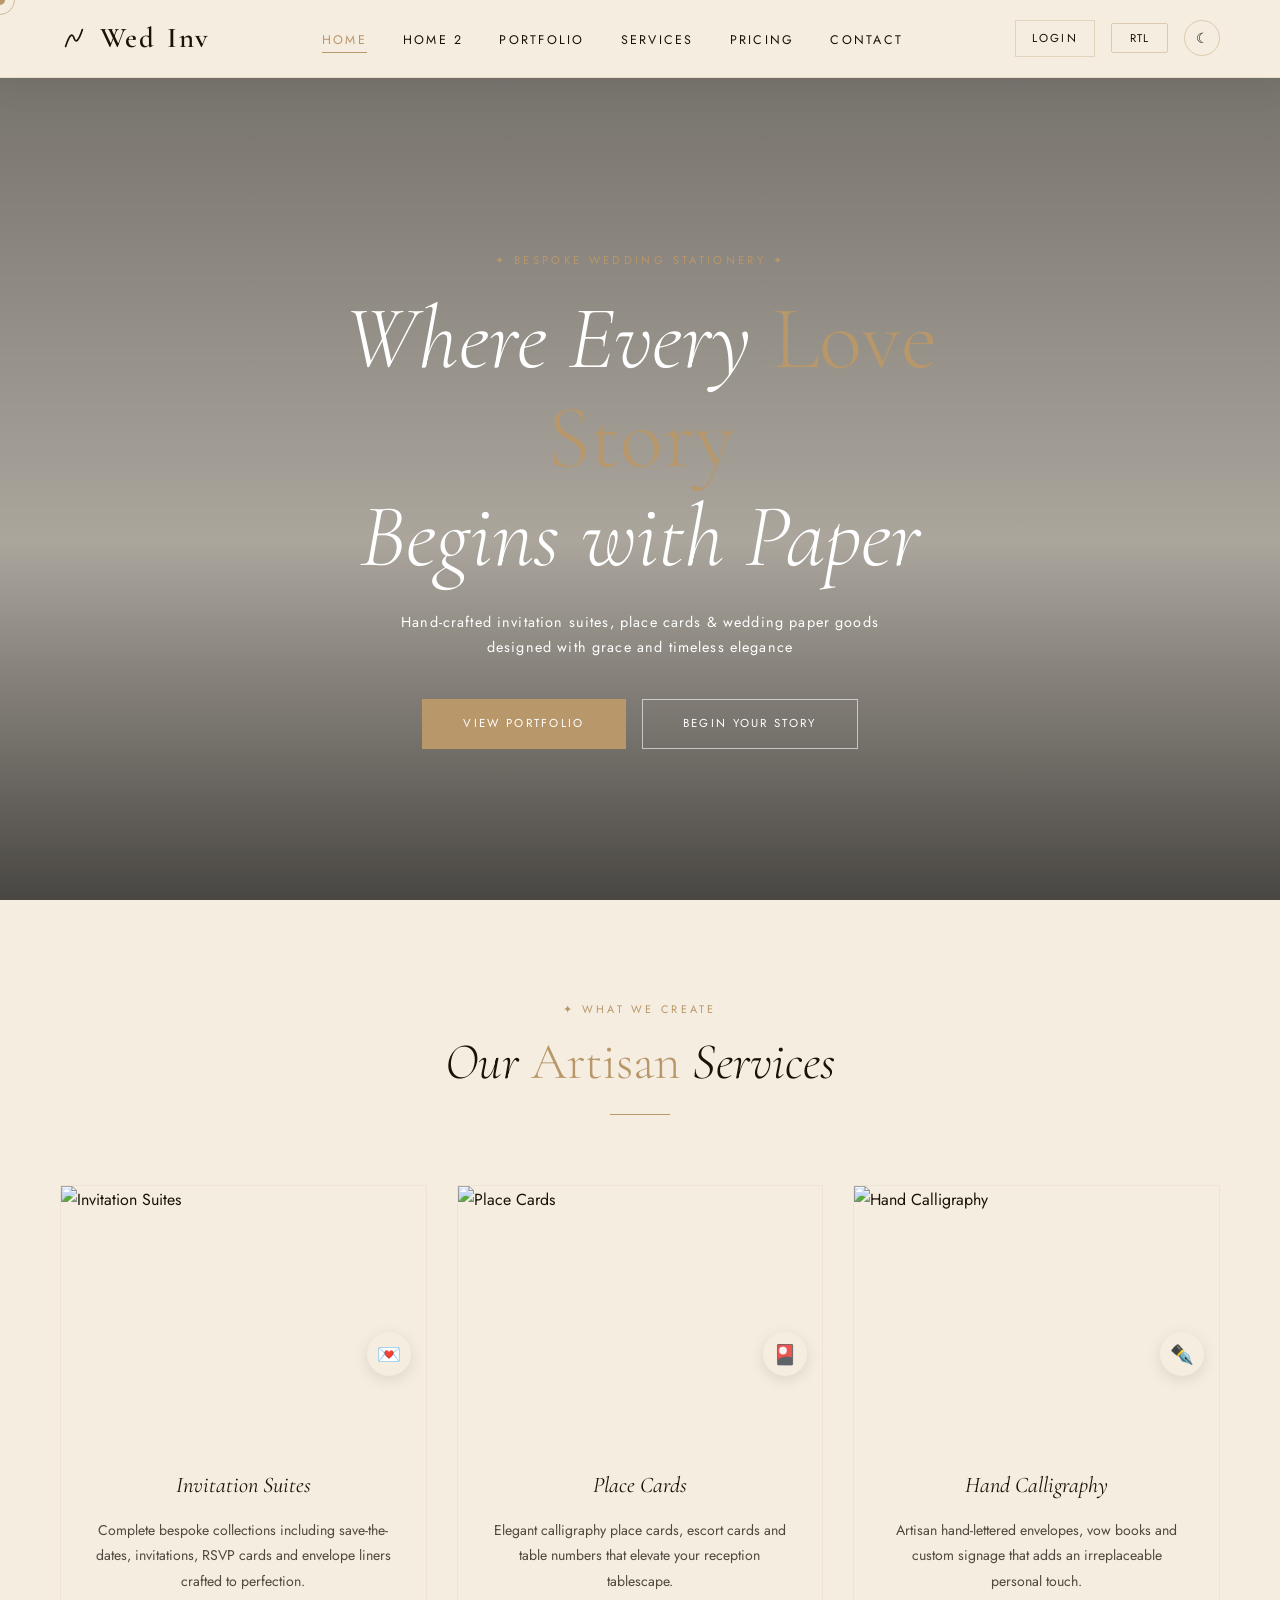
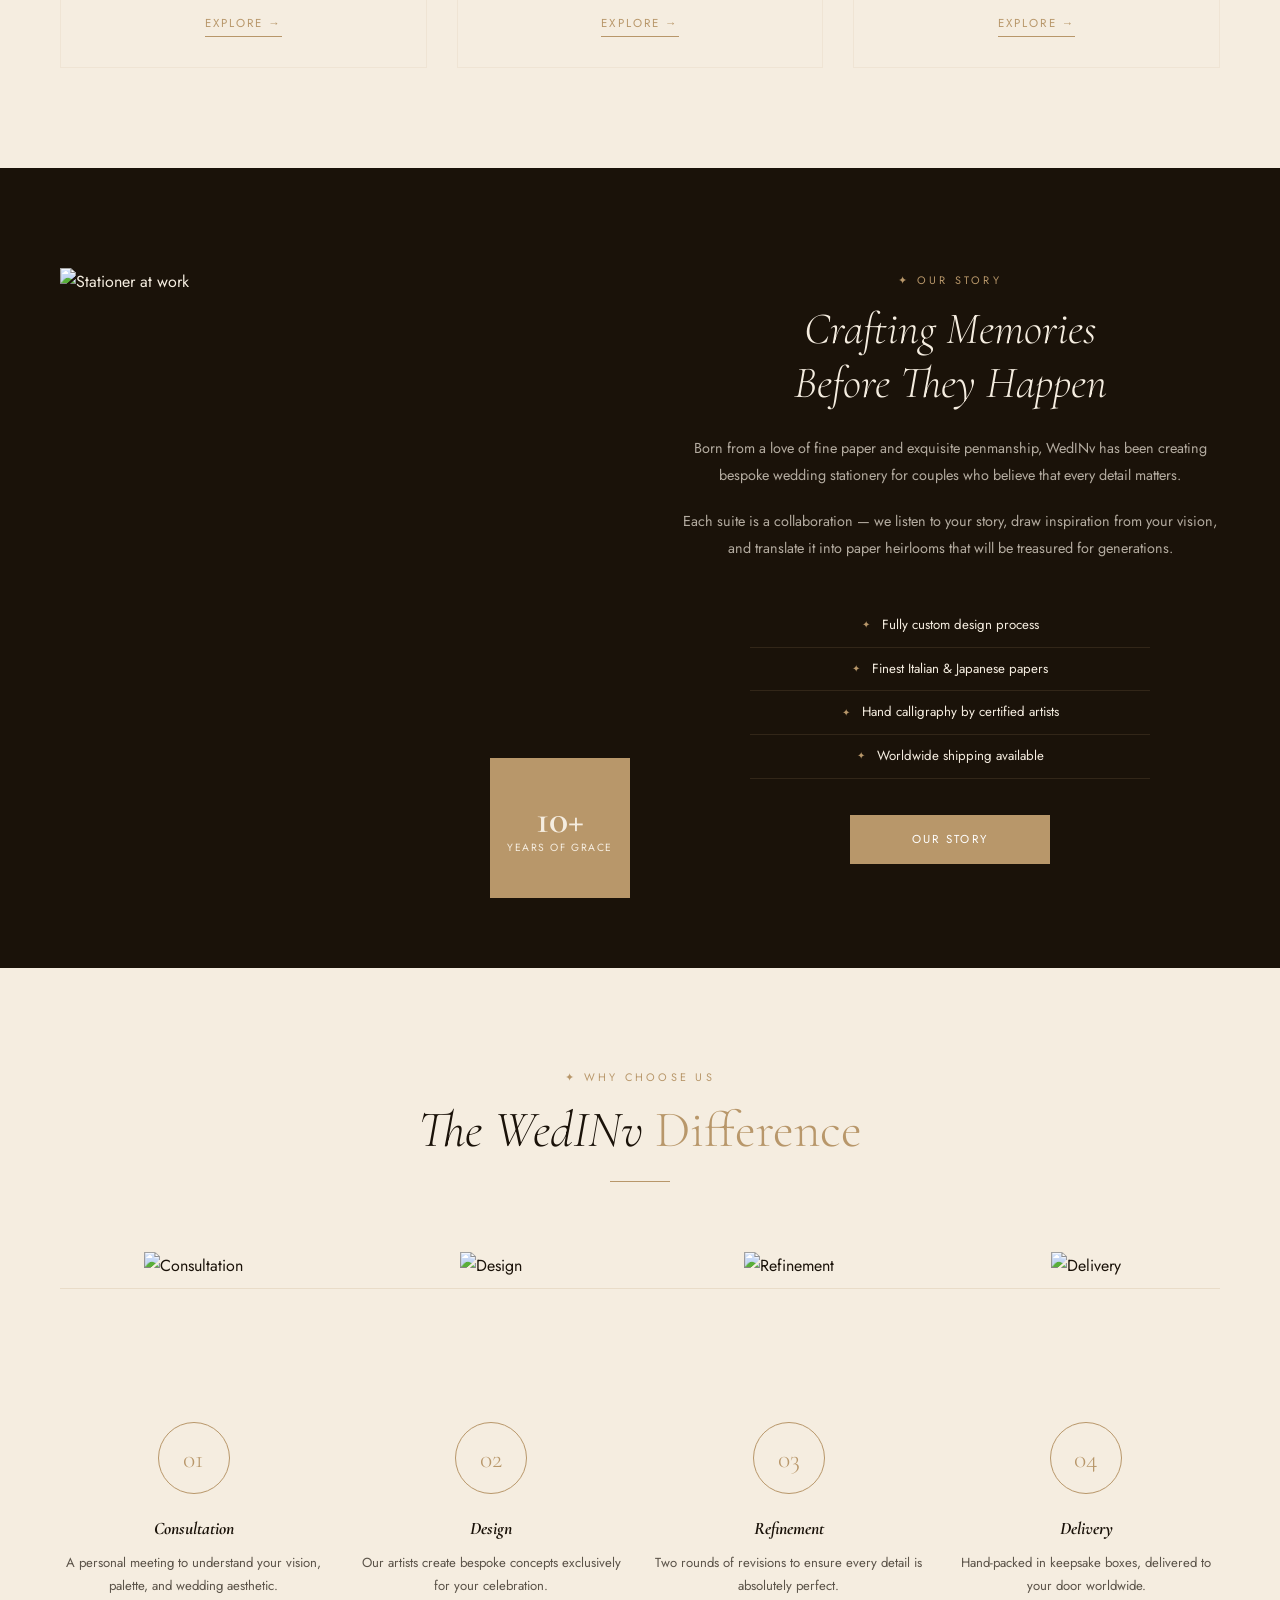
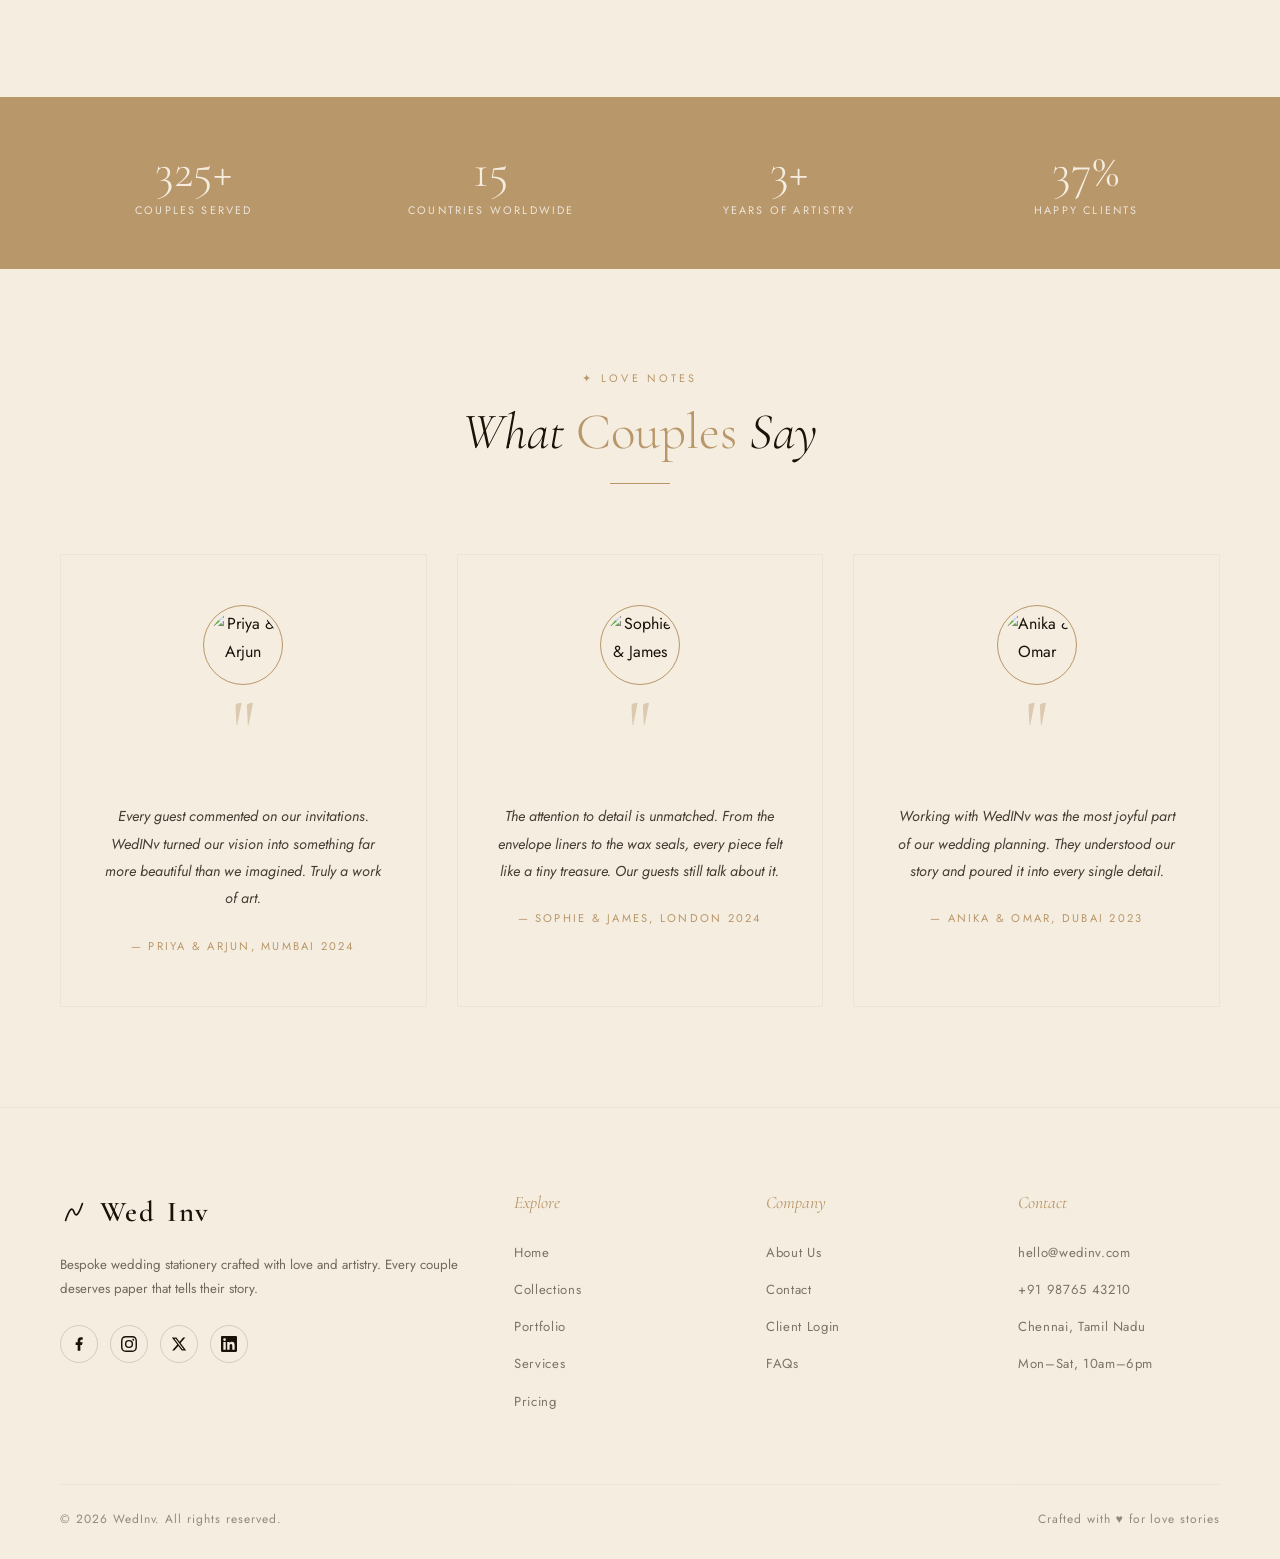
==== commit b29cc534: "U" ====
--- a/index.html
+++ b/index.html
@@ -7,7 +7,7 @@
   <title>WedINv — Bespoke Wedding Stationery</title>
   <link rel="stylesheet" href="css/style.css">
   <link rel="icon"
-    href="data:image/svg+xml,<svg xmlns='http://www.w3.org/2000/svg' viewBox='0 0 100 100'><rect width='100' height='100' rx='20' fill='%231a1209'/><text y='.75em' x='50%' text-anchor='middle' font-family='serif' font-size='80' fill='%23b8976a' font-style='italic'>W</text></svg>">
+  <link rel="icon" href="data:image/svg+xml,<svg xmlns='http://www.w3.org/2000/svg' viewBox='0 0 100 100'><rect width='100' height='100' rx='20' fill='%231a1209'/><path d='M20 80 Q 40 20 50 50 Q 60 80 80 20' stroke='%23b8976a' stroke-width='8' fill='none' stroke-linecap='round' stroke-linejoin='round'/></svg>">
 </head>
 
 <body>
@@ -76,10 +76,7 @@
         <a href="contact.html" class="btn-outline">Begin Your Story</a>
       </div>
     </div>
-    <div class="scroll-down">
-      <span>Scroll</span>
-      <div class="scroll-line"></div>
-    </div>
+    
   </section>
 
   <!-- SECTION 2: SERVICES -->
--- a/css/style.css
+++ b/css/style.css
@@ -162,15 +162,22 @@
   transition: color 0.3s;
 }
 
-.nav-links a.active {
-  color: var(--accent);
-}
-
-.nav-links a.active::after {
+.nav-links a.active,
+.mobile-menu a.active {
+  color: var(--accent);
+}
+
+.nav-links a.active::after,
+.mobile-menu a.active::after {
   width: 100%;
 }
 
 .nav-links a:hover {
+  color: var(--accent);
+}
+
+.nav-links a:hover,
+.mobile-menu a.active {
   color: var(--accent);
 }
 
@@ -239,9 +246,13 @@
 }
 
 .btn-rtl {
+  display: inline-flex;
+  align-items: center;
+  justify-content: center;
+  text-align: center;
   background: none;
   border: 1px solid rgba(var(--accent-rgb), 0.4);
-  padding: 6px 14px;
+  padding: 6px 18px;
   border-radius: 2px;
   font-size: 0.7rem;
   letter-spacing: 0.1em;
@@ -299,11 +310,13 @@
   z-index: 999;
   flex-direction: column;
   align-items: center;
-  justify-content: center;
-  gap: 32px;
+  justify-content: flex-start;
+  padding-top: 120px;
+  gap: 24px;
   opacity: 0;
   pointer-events: none;
   transition: opacity 0.4s;
+  overflow-y: auto;
 }
 
 .mobile-menu.open {
@@ -339,6 +352,7 @@
   background-size: cover;
   background-position: center;
   background-attachment: fixed;
+  padding-top: 120px; /* Increased offset for fixed navbar */
 }
 
 .hero-overlay {
@@ -354,6 +368,7 @@
   color: #ffffff;
   max-width: 800px;
   padding: 0 30px;
+  margin-top: 80px; /* Push content down further from header */
 }
 
 .hero-eyebrow {
@@ -1974,6 +1989,9 @@
   .mobile-menu .btn-theme, 
   .mobile-menu .btn-rtl {
     display: flex;
+    align-items: center;
+    justify-content: center;
+    text-align: center;
     width: 44px;
     height: 44px;
     font-size: 1rem;
@@ -1981,7 +1999,7 @@
 
   .mobile-menu .btn-rtl {
     width: auto;
-    padding: 0 20px;
+    padding: 0 25px;
   }
 
   section {
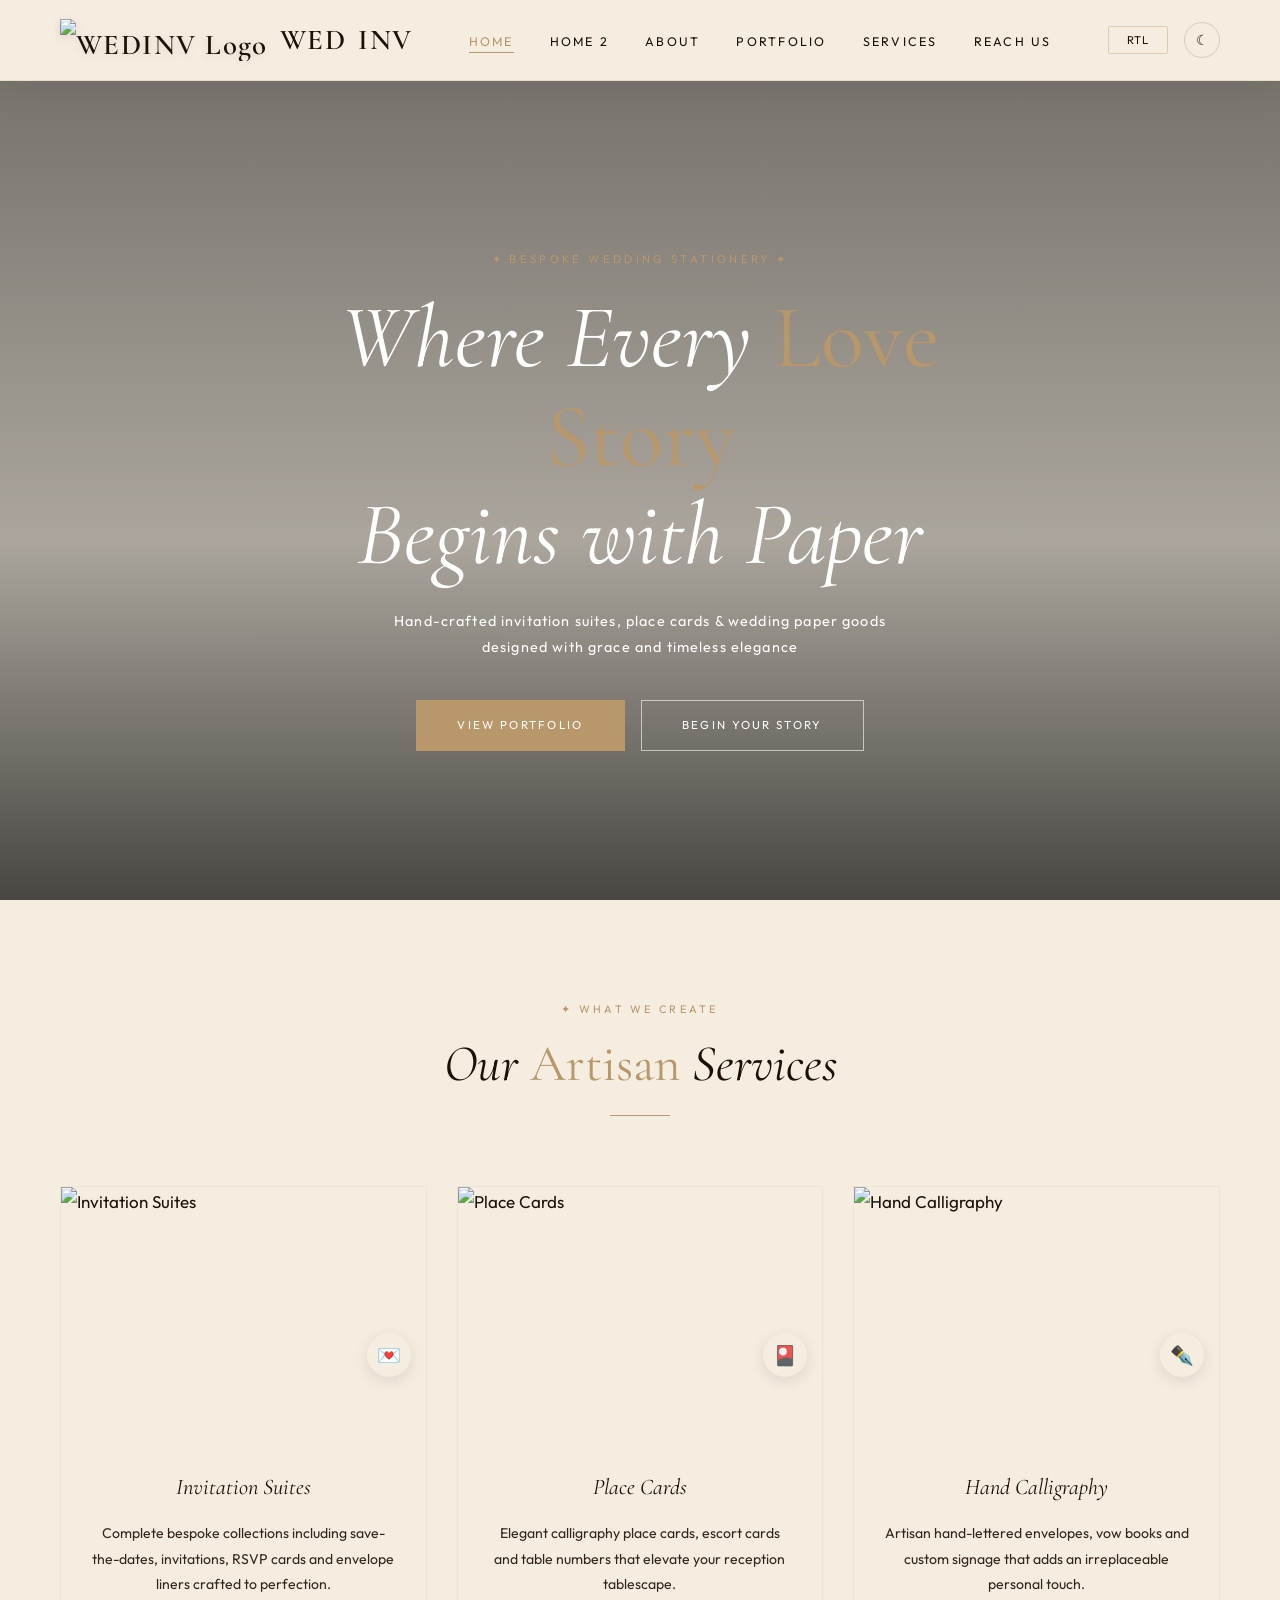
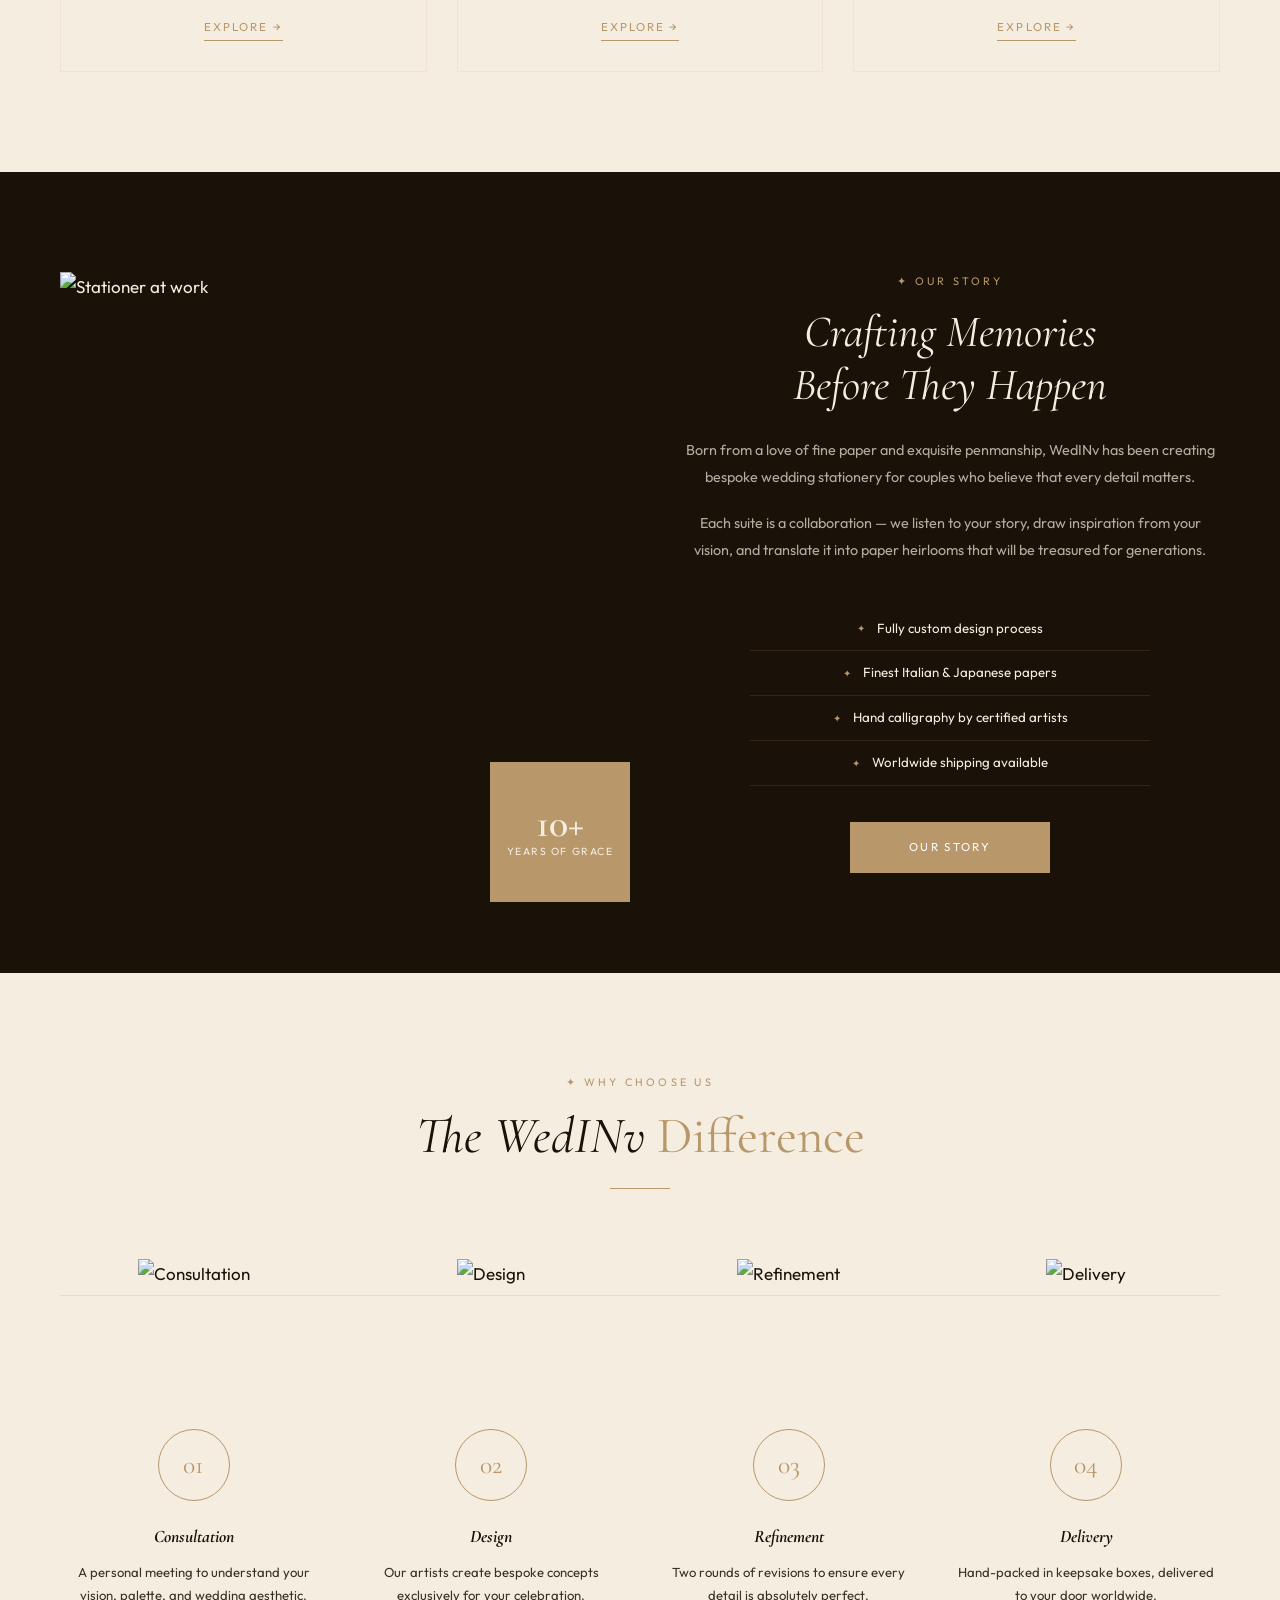
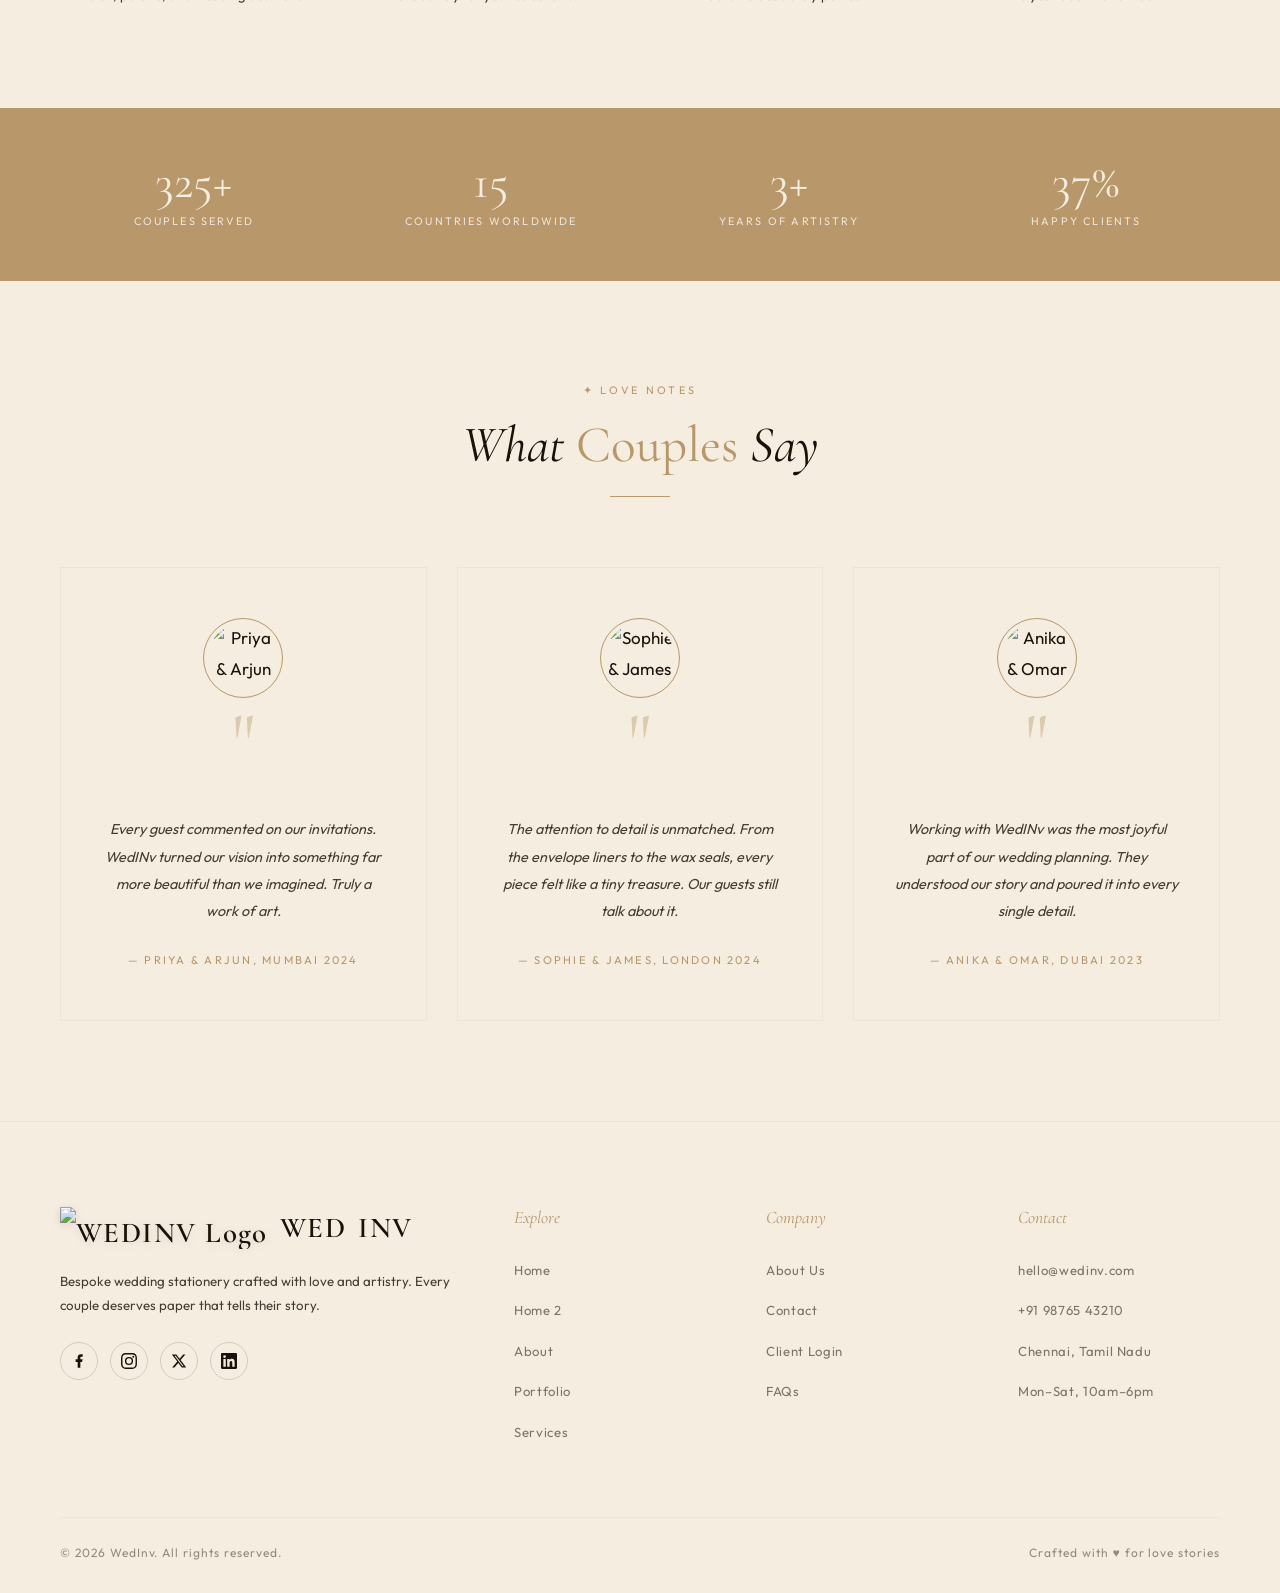
==== commit 77ea0d37: "U" ====
--- a/index.html
+++ b/index.html
@@ -6,37 +6,32 @@
   <meta name="viewport" content="width=device-width,initial-scale=1">
   <title>WedINv — Bespoke Wedding Stationery</title>
   <link rel="stylesheet" href="css/style.css">
-  <link rel="icon"
-  <link rel="icon" href="data:image/svg+xml,<svg xmlns='http://www.w3.org/2000/svg' viewBox='0 0 100 100'><rect width='100' height='100' rx='20' fill='%231a1209'/><path d='M20 80 Q 40 20 50 50 Q 60 80 80 20' stroke='%23b8976a' stroke-width='8' fill='none' stroke-linecap='round' stroke-linejoin='round'/></svg>">
+  <link rel="icon" href="https://w7.pngwing.com/pngs/67/171/png-transparent-wedding-logo-wedding-bride-groom-silhouette.png">
 </head>
 
 <body>
 
   <!-- LOADER -->
-  
+
 
   <!-- CURSOR -->
-  <div class="cursor"></div>
-  <div class="cursor-follower"></div>
+
 
   <!-- NAVBAR -->
   <nav class="navbar">
     <a href="index.html" class="logo">
-      <svg viewBox="0 0 100 100" class="logo-svg" fill="none" stroke="currentColor" stroke-width="6" stroke-linecap="round" stroke-linejoin="round" xmlns="http://www.w3.org/2000/svg">
-        <path d="M20 80 Q 40 20 50 50 Q 60 80 80 20" />
-      </svg>
-      Wed<span>Inv</span>
+      <img src="https://w7.pngwing.com/pngs/67/171/png-transparent-wedding-logo-wedding-bride-groom-silhouette.png" alt="WEDINV Logo" class="logo-img">
+      WED<span>INV</span>
     </a>
     <ul class="nav-links">
-      <li><a href="index.html">Home</a></li>
+      <li><a href="index.html" class="active">Home</a></li>
       <li><a href="collections.html">Home 2</a></li>
+      <li><a href="about.html">About</a></li>
       <li><a href="portfolio.html">Portfolio</a></li>
       <li><a href="services.html">Services</a></li>
-      <li><a href="pricing.html">Pricing</a></li>
-      <li><a href="contact.html">Contact</a></li>
+      <li><a href="contact.html">Reach Us</a></li>
     </ul>
     <div class="nav-controls">
-      <a href="login.html" class="nav-login">Login</a>
       <button class="btn-rtl">RTL</button>
       <button class="btn-theme"><span class="theme-icon">☾</span></button>
       <button class="hamburger" aria-label="Menu">
@@ -49,16 +44,15 @@
   <div class="mobile-menu">
     <a href="index.html">Home</a>
     <a href="collections.html">Home 2</a>
+    <a href="about.html">About</a>
     <a href="portfolio.html">Portfolio</a>
     <a href="services.html">Services</a>
-    <a href="pricing.html">Pricing</a>
-    <a href="contact.html">Contact</a>
+    <a href="contact.html">Reach Us</a>
     <div class="mobile-controls">
       <div class="mobile-btns-row">
         <button class="btn-rtl">RTL</button>
         <button class="btn-theme"><span class="theme-icon">☾</span></button>
       </div>
-      <a href="login.html" class="nav-login">Login</a>
     </div>
   </div>
 
@@ -76,7 +70,7 @@
         <a href="contact.html" class="btn-outline">Begin Your Story</a>
       </div>
     </div>
-    
+
   </section>
 
   <!-- SECTION 2: SERVICES -->
@@ -89,25 +83,31 @@
     <div class="grid-3">
       <div class="card reveal delay-1">
         <div class="card-img-container">
-          <img src="https://i0.wp.com/www.georgiaartwork.com/wp-content/uploads/2023/09/Tuscan-Wedding-Invitation-Suite.png?fit=2200%2C2800&ssl=1" alt="Invitation Suites" class="card-img">
+          <img
+            src="https://i0.wp.com/www.georgiaartwork.com/wp-content/uploads/2023/09/Tuscan-Wedding-Invitation-Suite.png?fit=2200%2C2800&ssl=1"
+            alt="Invitation Suites" class="card-img">
           <div class="card-icon ring-icon">💌</div>
         </div>
         <div class="card-content">
           <h3>Invitation Suites</h3>
-          <p>Complete bespoke collections including save-the-dates, invitations, RSVP cards and envelope liners crafted to perfection.</p>
-          <a href="services.html" style="margin-top:20px;font-size:0.72rem;letter-spacing:0.18em;text-transform:uppercase;color:var(--accent);text-decoration:none;border-bottom:1px solid var(--accent);padding-bottom:2px;">Explore →</a>
+          <p>Complete bespoke collections including save-the-dates, invitations, RSVP cards and envelope liners crafted
+            to perfection.</p>
+          <a href="services.html"
+            style="margin-top:20px;font-size:0.72rem;letter-spacing:0.18em;text-transform:uppercase;color:var(--accent);text-decoration:none;border-bottom:1px solid var(--accent);padding-bottom:2px;">Explore
+            →</a>
         </div>
       </div>
       <div class="card reveal delay-2">
         <div class="card-img-container">
-          <img src="https://m.media-amazon.com/images/I/810Pv5kqF6L.jpg" alt="Place Cards"
-            class="card-img">
+          <img src="https://m.media-amazon.com/images/I/810Pv5kqF6L.jpg" alt="Place Cards" class="card-img">
           <div class="card-icon">🎴</div>
         </div>
         <div class="card-content">
           <h3>Place Cards</h3>
           <p>Elegant calligraphy place cards, escort cards and table numbers that elevate your reception tablescape.</p>
-          <a href="services.html" style="margin-top:20px;font-size:0.72rem;letter-spacing:0.18em;text-transform:uppercase;color:var(--accent);text-decoration:none;border-bottom:1px solid var(--accent);padding-bottom:2px;">Explore →</a>
+          <a href="services.html"
+            style="margin-top:20px;font-size:0.72rem;letter-spacing:0.18em;text-transform:uppercase;color:var(--accent);text-decoration:none;border-bottom:1px solid var(--accent);padding-bottom:2px;">Explore
+            →</a>
         </div>
       </div>
       <div class="card reveal delay-3">
@@ -118,8 +118,11 @@
         </div>
         <div class="card-content">
           <h3>Hand Calligraphy</h3>
-          <p>Artisan hand-lettered envelopes, vow books and custom signage that adds an irreplaceable personal touch.</p>
-          <a href="services.html" style="margin-top:20px;font-size:0.72rem;letter-spacing:0.18em;text-transform:uppercase;color:var(--accent);text-decoration:none;border-bottom:1px solid var(--accent);padding-bottom:2px;">Explore →</a>
+          <p>Artisan hand-lettered envelopes, vow books and custom signage that adds an irreplaceable personal touch.
+          </p>
+          <a href="services.html"
+            style="margin-top:20px;font-size:0.72rem;letter-spacing:0.18em;text-transform:uppercase;color:var(--accent);text-decoration:none;border-bottom:1px solid var(--accent);padding-bottom:2px;">Explore
+            →</a>
         </div>
       </div>
     </div>
@@ -163,7 +166,8 @@
     <div class="process-steps reveal">
       <div class="step delay-1">
         <div class="card-img-container" style="height:150px;margin-bottom:20px">
-          <img src="https://www.shutterstock.com/image-vector/refined-wedding-invitation-set-soft-260nw-2663392257.jpg" alt="Consultation" class="card-img">
+          <img src="https://www.shutterstock.com/image-vector/refined-wedding-invitation-set-soft-260nw-2663392257.jpg"
+            alt="Consultation" class="card-img">
         </div>
         <div class="step-num">01</div>
         <h4>Consultation</h4>
@@ -171,7 +175,9 @@
       </div>
       <div class="step delay-2">
         <div class="card-img-container" style="height:150px;margin-bottom:20px">
-          <img src="https://cdn.dribbble.com/userupload/30674858/file/original-0804022e1e38555b031ab8febc0c9f65.jpg?format=webp&resize=400x300&vertical=center" alt="Design" class="card-img">
+          <img
+            src="https://cdn.dribbble.com/userupload/30674858/file/original-0804022e1e38555b031ab8febc0c9f65.jpg?format=webp&resize=400x300&vertical=center"
+            alt="Design" class="card-img">
         </div>
         <div class="step-num">02</div>
         <h4>Design</h4>
@@ -179,7 +185,9 @@
       </div>
       <div class="step delay-3">
         <div class="card-img-container" style="height:150px;margin-bottom:20px">
-          <img src="https://static.vecteezy.com/system/resources/previews/069/877/345/non_2x/refined-luxury-wedding-invitation-template-design-free-psd.png" alt="Refinement" class="card-img">
+          <img
+            src="https://static.vecteezy.com/system/resources/previews/069/877/345/non_2x/refined-luxury-wedding-invitation-template-design-free-psd.png"
+            alt="Refinement" class="card-img">
         </div>
         <div class="step-num">03</div>
         <h4>Refinement</h4>
@@ -187,7 +195,8 @@
       </div>
       <div class="step delay-4">
         <div class="card-img-container" style="height:150px;margin-bottom:20px">
-          <img src="https://encrypted-tbn0.gstatic.com/images?q=tbn:ANd9GcSPt2o1kFuk_g83Dy-zSEGl7u6c23WvyYPFRw&s" alt="Delivery" class="card-img">
+          <img src="https://encrypted-tbn0.gstatic.com/images?q=tbn:ANd9GcSPt2o1kFuk_g83Dy-zSEGl7u6c23WvyYPFRw&s"
+            alt="Delivery" class="card-img">
         </div>
         <div class="step-num">04</div>
         <h4>Delivery</h4>
@@ -264,10 +273,8 @@
     <div class="footer-grid">
       <div class="footer-brand">
         <a href="index.html" class="logo">
-          <svg viewBox="0 0 100 100" class="logo-svg" fill="none" stroke="currentColor" stroke-width="6" stroke-linecap="round" stroke-linejoin="round" xmlns="http://www.w3.org/2000/svg">
-            <path d="M20 80 Q 40 20 50 50 Q 60 80 80 20" />
-          </svg>
-          Wed<span>Inv</span>
+          <img src="https://w7.pngwing.com/pngs/67/171/png-transparent-wedding-logo-wedding-bride-groom-silhouette.png" alt="WEDINV Logo" class="logo-img">
+          WED<span>INV</span>
         </a>
         <p>Bespoke wedding stationery crafted with love and artistry. Every couple deserves paper that tells their
           story.</p>
@@ -302,10 +309,10 @@
         <h4>Explore</h4>
         <ul>
           <li><a href="index.html">Home</a></li>
-          <li><a href="home2.html">Collections</a></li>
+          <li><a href="collections.html">Home 2</a></li>
+          <li><a href="about.html">About</a></li>
           <li><a href="portfolio.html">Portfolio</a></li>
           <li><a href="services.html">Services</a></li>
-          <li><a href="pricing.html">Pricing</a></li>
         </ul>
       </div>
       <div class="footer-col">
--- a/css/style.css
+++ b/css/style.css
@@ -1,4 +1,4 @@
-@import url('https://fonts.googleapis.com/css2?family=Cormorant+Garamond:ital,wght@0,300;0,400;0,500;0,600;1,300;1,400&family=Jost:wght@300;400;500&display=swap');
+@import url('https://fonts.googleapis.com/css2?family=Cormorant+Garamond:ital,wght@0,300;0,400;0,500;0,600;1,300;1,400&family=Outfit:wght@300;400;500;600&display=swap');
 
 :root {
   --primary: #1a1209;
@@ -9,7 +9,7 @@
   --primary-rgb: 26, 18, 9;
   --accent-rgb: 184, 151, 106;
   --font-display: 'Cormorant Garamond', serif;
-  --font-body: 'Jost', sans-serif;
+  --font-body: 'Outfit', sans-serif;
   --transition: all 0.4s cubic-bezier(0.4, 0, 0.2, 1);
 }
 
@@ -40,8 +40,9 @@
   font-family: var(--font-body);
   background: var(--secondary);
   color: var(--primary);
-  font-size: 16px;
-  line-height: 1.7;
+  font-size: 17px;
+  font-weight: 400;
+  line-height: 1.8;
   overflow-x: hidden;
   transition: background 0.4s, color 0.4s;
 }
@@ -83,7 +84,7 @@
   z-index: 9998;
   transform: translate(-50%, -50%);
   transition: all 0.15s ease-out;
-  opacity: 0.6;
+  opacity: 0.8;
 }
 
 /* ── NAVBAR ── */
@@ -127,15 +128,15 @@
   gap: 12px;
 }
 
-.logo-svg {
-  width: 28px;
-  height: 28px;
-  color: var(--primary) !important;
+.logo-img {
+  height: 42px;
+  width: auto;
   transition: transform 0.4s ease;
-}
-
-.logo:hover .logo-svg {
-  transform: rotate(-10deg) scale(1.1);
+  filter: drop-shadow(0 2px 4px rgba(0,0,0,0.1));
+}
+
+.logo:hover .logo-img {
+  transform: scale(1.1) rotate(-5deg);
 }
 
 .logo span {
@@ -328,7 +329,7 @@
 .mobile-menu a {
   font-family: var(--font-display);
   font-size: 2.2rem;
-  font-weight: 300;
+  font-weight: 400;
   font-style: italic;
   color: var(--primary);
   text-decoration: none;
@@ -386,7 +387,7 @@
 .hero h1 {
   font-family: var(--font-display);
   font-size: clamp(3rem, 7vw, 6rem);
-  font-weight: 300;
+  font-weight: 400;
   line-height: 1.1;
   font-style: italic;
   opacity: 0;
@@ -532,7 +533,7 @@
 .section-title {
   font-family: var(--font-display);
   font-size: clamp(2rem, 4vw, 3.2rem);
-  font-weight: 300;
+  font-weight: 400;
   line-height: 1.2;
   font-style: italic;
 }
@@ -627,7 +628,7 @@
 
 .card p {
   font-size: 0.88rem;
-  opacity: 0.75;
+  opacity: 0.9;
   line-height: 1.8;
   text-align: center;
 }
@@ -708,7 +709,7 @@
 
 .img-card-body p {
   font-size: 0.83rem;
-  opacity: 0.7;
+  opacity: 0.85;
   text-align: center;
 }
 
@@ -801,7 +802,7 @@
 .cta-section h2 {
   font-family: var(--font-display);
   font-size: clamp(2rem, 4vw, 3.5rem);
-  font-weight: 300;
+  font-weight: 400;
   font-style: italic;
   margin-bottom: 20px;
 }
@@ -888,7 +889,7 @@
 .about-text h2 {
   font-family: var(--font-display);
   font-size: clamp(1.8rem, 3.5vw, 2.8rem);
-  font-weight: 300;
+  font-weight: 400;
   font-style: italic;
   line-height: 1.2;
   margin-bottom: 24px;
@@ -897,7 +898,7 @@
 
 .about-text p {
   font-size: 0.9rem;
-  opacity: 0.75;
+  opacity: 0.9;
   line-height: 1.9;
   margin-bottom: 18px;
 }
@@ -949,7 +950,7 @@
 
 .footer-brand p {
   font-size: 0.83rem;
-  opacity: 0.6;
+  opacity: 0.8;
   line-height: 1.8;
   margin: 16px 0 24px;
 }
@@ -1065,7 +1066,7 @@
   letter-spacing: 0.2em;
   text-transform: uppercase;
   margin-bottom: 8px;
-  opacity: 0.7;
+  opacity: 0.85;
 }
 
 .contact-form input,
@@ -1152,7 +1153,7 @@
 .page-hero .content h1 {
   font-family: var(--font-display);
   font-size: clamp(2.5rem, 5vw, 4.5rem);
-  font-weight: 300;
+  font-weight: 400;
   font-style: italic;
 }
 
@@ -1207,7 +1208,7 @@
   justify-content: center;
   font-family: var(--font-display);
   font-size: 1.6rem;
-  font-weight: 300;
+  font-weight: 400;
   color: var(--accent);
   background: var(--secondary);
   margin-bottom: 20px;
@@ -1229,7 +1230,7 @@
 
 .step p {
   font-size: 0.82rem;
-  opacity: 0.7;
+  opacity: 0.85;
   text-align: center;
 }
 
@@ -1299,8 +1300,20 @@
   background: var(--accent);
 }
 
-.price-card.featured * {
+.price-card.featured *:not(.btn-dark) {
   color: var(--secondary) !important;
+}
+
+.price-card.featured .btn-dark {
+  background: var(--secondary);
+  color: var(--accent);
+  border-color: var(--secondary);
+}
+
+.price-card.featured .btn-dark:hover {
+  background: var(--primary);
+  color: var(--secondary);
+  border-color: var(--primary);
 }
 
 .price-card:hover {
@@ -1311,7 +1324,7 @@
 .price-tag {
   font-family: var(--font-display);
   font-size: 3.5rem;
-  font-weight: 300;
+  font-weight: 400;
   color: var(--accent);
   line-height: 1;
 }
@@ -1324,7 +1337,7 @@
   font-size: 0.65rem;
   letter-spacing: 0.2em;
   text-transform: uppercase;
-  opacity: 0.6;
+  opacity: 0.8;
   margin-bottom: 30px;
   text-align: center;
 }
@@ -1443,7 +1456,7 @@
 
 .contact-card p {
   font-size: 0.88rem;
-  opacity: 0.7;
+  opacity: 0.85;
   line-height: 1.8;
   color: var(--primary);
 }
@@ -1478,7 +1491,7 @@
 .auth-visual h2 {
   font-family: var(--font-display);
   font-size: 2.8rem;
-  font-weight: 300;
+  font-weight: 400;
   font-style: italic;
   margin-bottom: 16px;
 }
@@ -1519,7 +1532,7 @@
 .auth-form h1 {
   font-family: var(--font-display);
   font-size: 2.2rem;
-  font-weight: 300;
+  font-weight: 400;
   font-style: italic;
   margin-bottom: 8px;
   text-align: center;
@@ -1527,7 +1540,7 @@
 
 .auth-form .subtitle {
   font-size: 0.82rem;
-  opacity: 0.6;
+  opacity: 0.8;
   margin-bottom: 40px;
   text-align: center;
 }
@@ -1639,7 +1652,7 @@
 @keyframes petalFall {
   0% {
     transform: translateY(-20px) rotate(0deg);
-    opacity: 0.7;
+    opacity: 0.85;
   }
 
   100% {
@@ -1767,7 +1780,7 @@
 .stat-num {
   font-family: var(--font-display);
   font-size: 3rem;
-  font-weight: 300;
+  font-weight: 400;
   color: var(--secondary);
   line-height: 1;
 }
@@ -1828,8 +1841,21 @@
 .faq-answer p {
   padding: 0 0 20px;
   font-size: 0.87rem;
-  opacity: 0.75;
+  opacity: 0.9;
   line-height: 1.9;
+}
+
+/* ── CENTERED FAQ ── */
+.faq-centered .faq-question {
+  text-align: left;
+}
+
+.faq-centered .faq-answer p {
+  text-align: left;
+}
+
+.faq-centered .faq-icon {
+  margin-left: auto;
 }
 
 /* ── BREADCRUMB ── */
@@ -1840,7 +1866,7 @@
   font-size: 0.72rem;
   letter-spacing: 0.1em;
   text-transform: uppercase;
-  opacity: 0.6;
+  opacity: 0.8;
   margin-bottom: 16px;
   justify-content: center;
 }
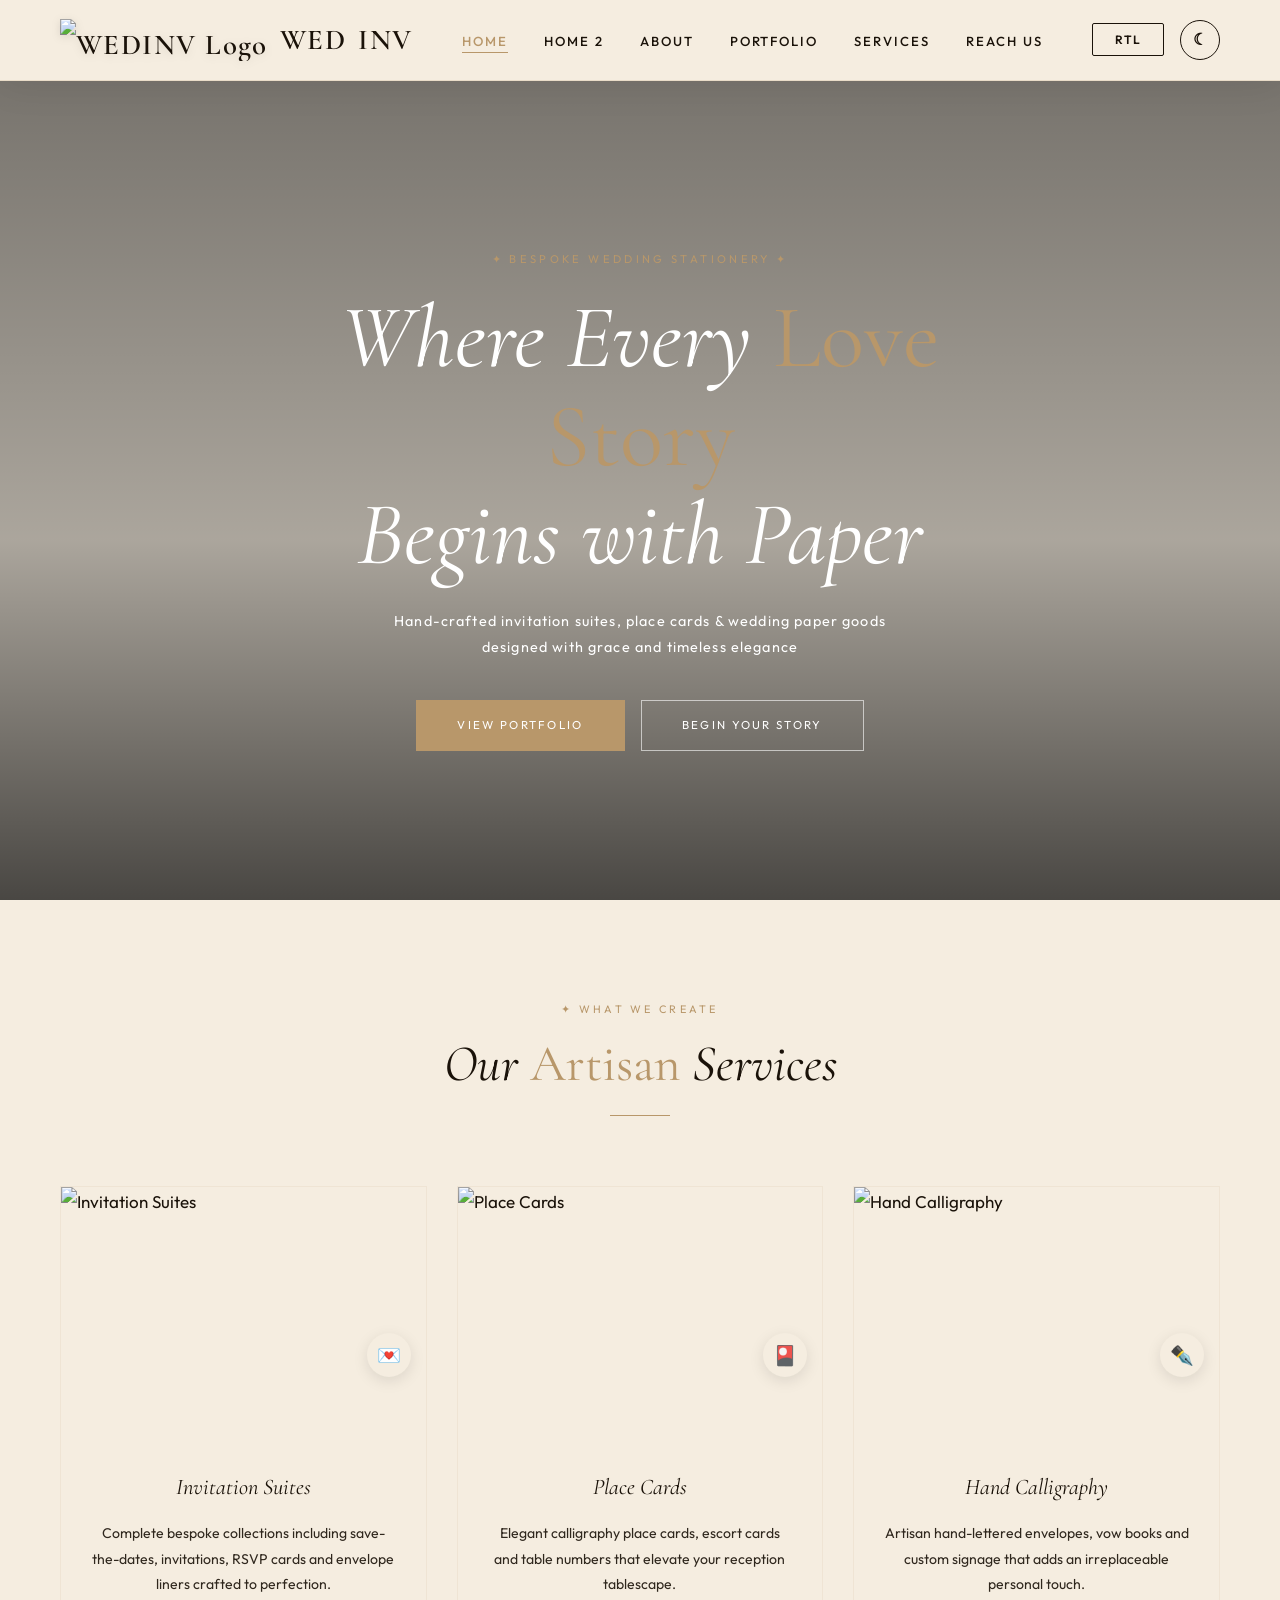
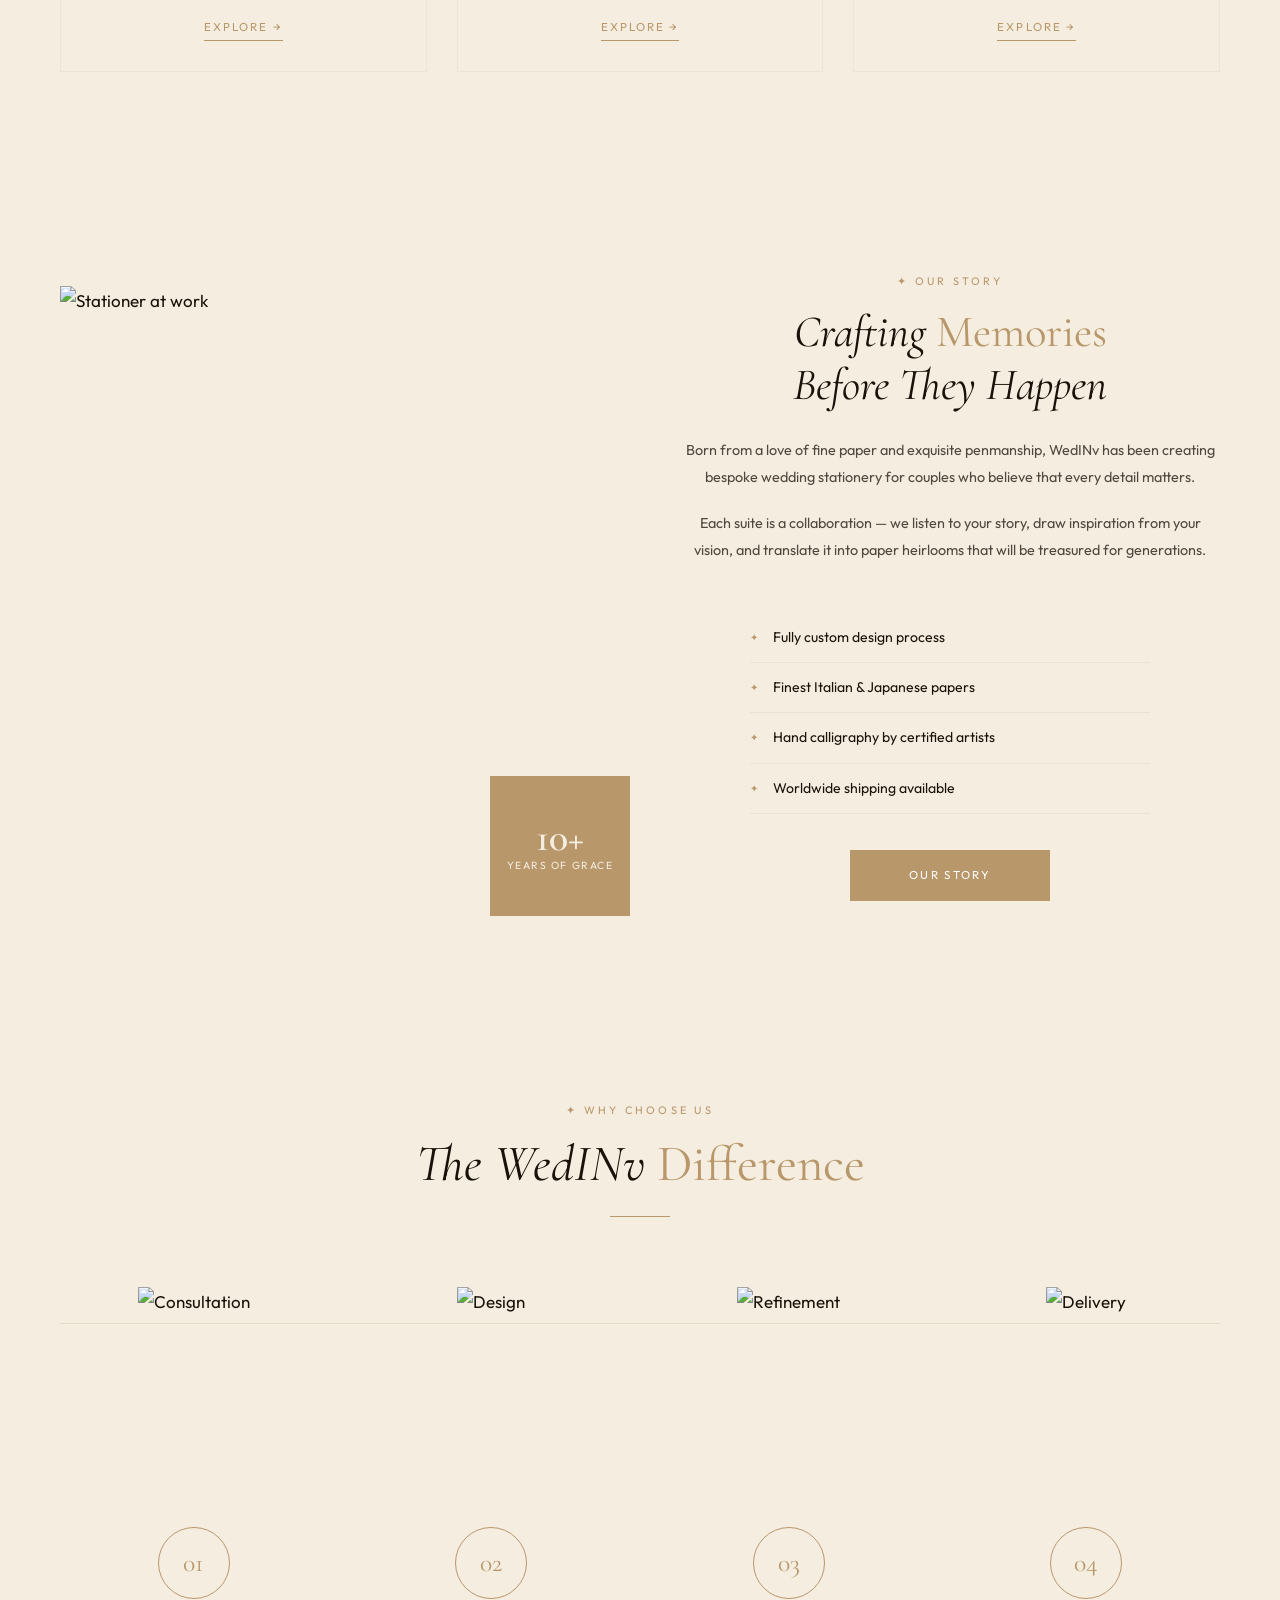
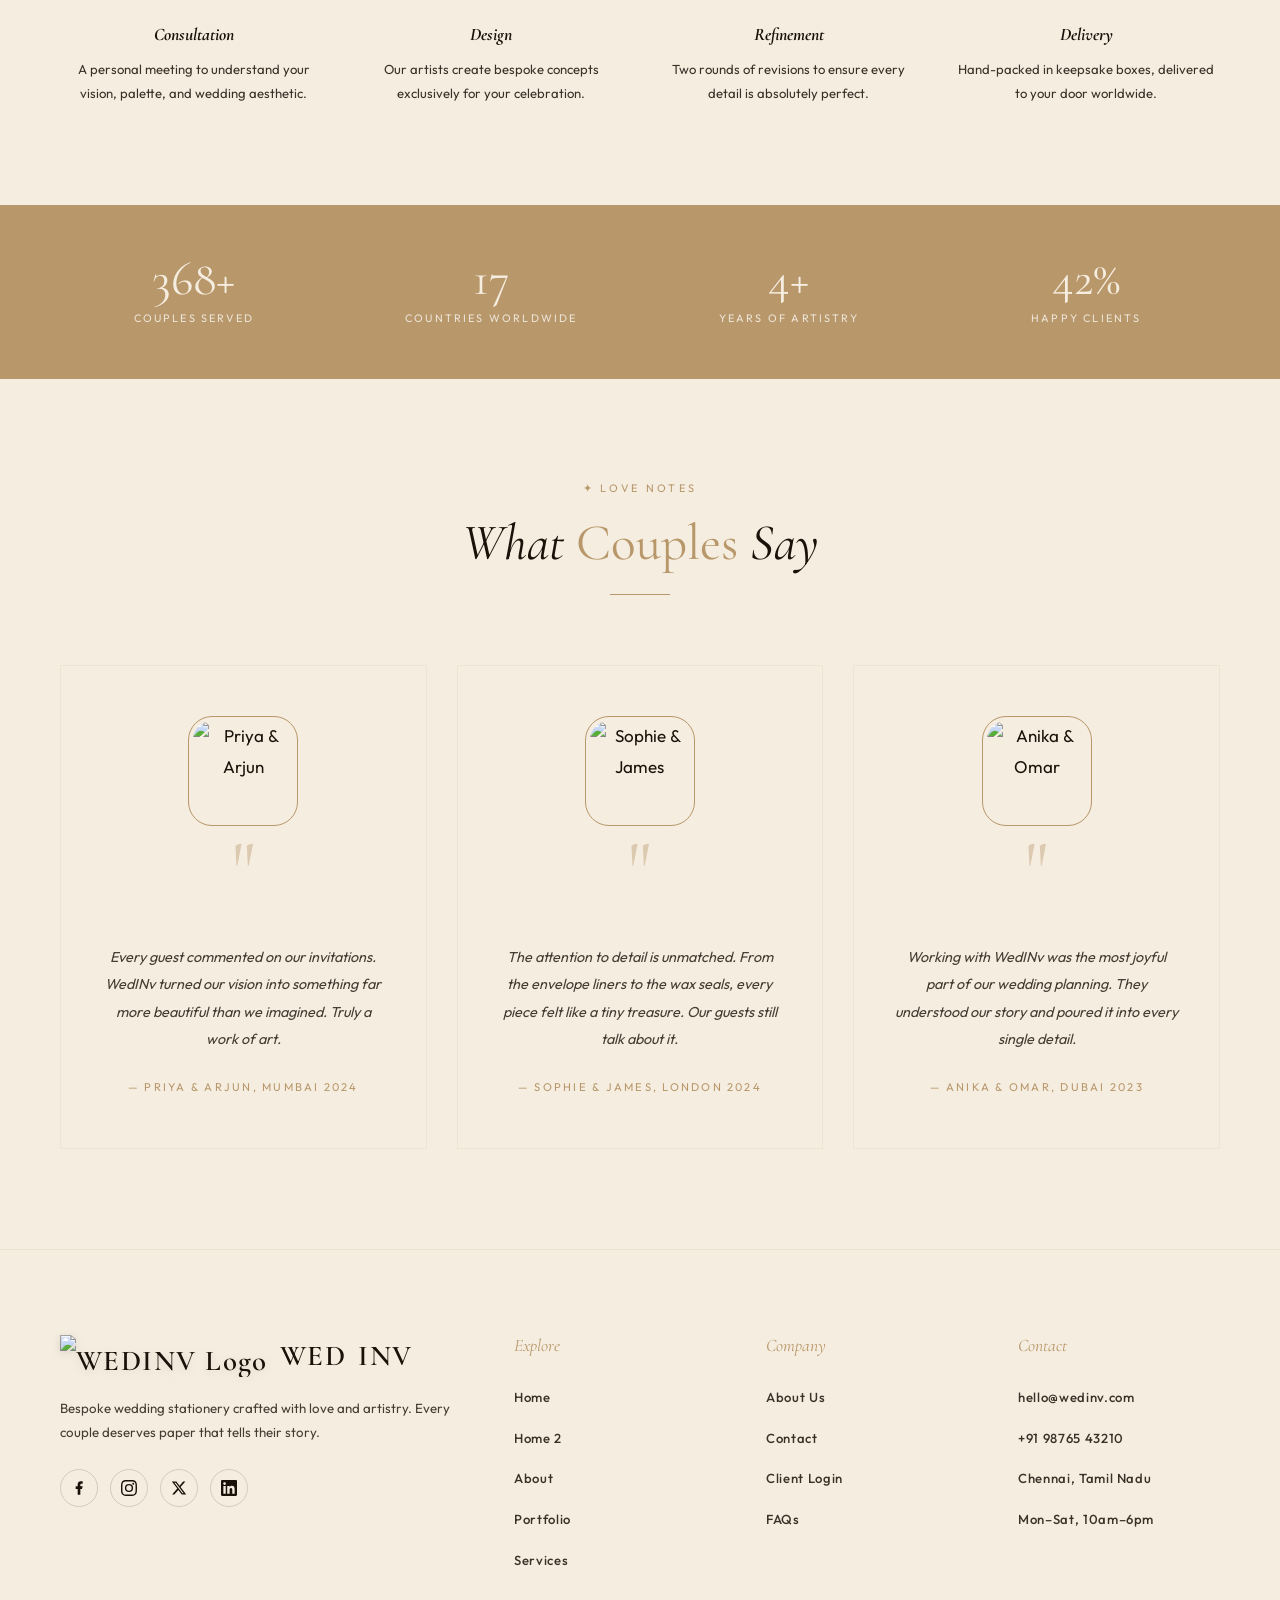
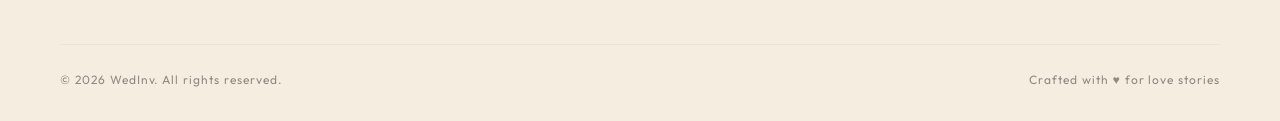
==== commit 9ae2fabd: "U" ====
--- a/index.html
+++ b/index.html
@@ -129,7 +129,7 @@
   </section>
 
   <!-- SECTION 3: ABOUT -->
-  <section style="background:var(--primary);color:var(--secondary);padding:100px 60px">
+  <section style="padding:100px 60px">
     <div class="about-split">
       <div class="about-img-wrap reveal-left">
         <img src="https://images.unsplash.com/photo-1511285560929-80b456fea0bc?w=800&q=80" alt="Stationer at work">
@@ -140,16 +140,16 @@
       </div>
       <div class="about-text reveal-right">
         <span class="section-tag">✦ Our Story</span>
-        <h2 style="color:var(--secondary)">Crafting <em>Memories</em><br>Before They Happen</h2>
-        <p style="opacity:0.7">Born from a love of fine paper and exquisite penmanship, WedINv has been creating bespoke
+        <h2 class="section-title">Crafting <em>Memories</em><br>Before They Happen</h2>
+        <p style="opacity:0.75">Born from a love of fine paper and exquisite penmanship, WedINv has been creating bespoke
           wedding stationery for couples who believe that every detail matters.</p>
-        <p style="opacity:0.7">Each suite is a collaboration — we listen to your story, draw inspiration from your
+        <p style="opacity:0.75">Each suite is a collaboration — we listen to your story, draw inspiration from your
           vision, and translate it into paper heirlooms that will be treasured for generations.</p>
-        <ul class="about-features" style="text-align:center;width:100%;max-width:400px">
-          <li style="color:var(--secondary);justify-content:center">Fully custom design process</li>
-          <li style="color:var(--secondary);justify-content:center">Finest Italian & Japanese papers</li>
-          <li style="color:var(--secondary);justify-content:center">Hand calligraphy by certified artists</li>
-          <li style="color:var(--secondary);justify-content:center">Worldwide shipping available</li>
+        <ul class="about-features" style="width:100%;max-width:400px;margin-top:30px">
+          <li>Fully custom design process</li>
+          <li>Finest Italian & Japanese papers</li>
+          <li>Hand calligraphy by certified artists</li>
+          <li>Worldwide shipping available</li>
         </ul>
         <a href="about.html" class="btn-primary">Our Story</a>
       </div>
@@ -165,7 +165,7 @@
     </div>
     <div class="process-steps reveal">
       <div class="step delay-1">
-        <div class="card-img-container" style="height:150px;margin-bottom:20px">
+        <div class="card-img-container" style="height:220px;margin-bottom:20px">
           <img src="https://www.shutterstock.com/image-vector/refined-wedding-invitation-set-soft-260nw-2663392257.jpg"
             alt="Consultation" class="card-img">
         </div>
@@ -174,7 +174,7 @@
         <p>A personal meeting to understand your vision, palette, and wedding aesthetic.</p>
       </div>
       <div class="step delay-2">
-        <div class="card-img-container" style="height:150px;margin-bottom:20px">
+        <div class="card-img-container" style="height:220px;margin-bottom:20px">
           <img
             src="https://cdn.dribbble.com/userupload/30674858/file/original-0804022e1e38555b031ab8febc0c9f65.jpg?format=webp&resize=400x300&vertical=center"
             alt="Design" class="card-img">
@@ -184,7 +184,7 @@
         <p>Our artists create bespoke concepts exclusively for your celebration.</p>
       </div>
       <div class="step delay-3">
-        <div class="card-img-container" style="height:150px;margin-bottom:20px">
+        <div class="card-img-container" style="height:220px;margin-bottom:20px">
           <img
             src="https://static.vecteezy.com/system/resources/previews/069/877/345/non_2x/refined-luxury-wedding-invitation-template-design-free-psd.png"
             alt="Refinement" class="card-img">
@@ -194,7 +194,7 @@
         <p>Two rounds of revisions to ensure every detail is absolutely perfect.</p>
       </div>
       <div class="step delay-4">
-        <div class="card-img-container" style="height:150px;margin-bottom:20px">
+        <div class="card-img-container" style="height:220px;margin-bottom:20px">
           <img src="https://encrypted-tbn0.gstatic.com/images?q=tbn:ANd9GcSPt2o1kFuk_g83Dy-zSEGl7u6c23WvyYPFRw&s"
             alt="Delivery" class="card-img">
         </div>
--- a/css/style.css
+++ b/css/style.css
@@ -152,9 +152,9 @@
 
 .nav-links a {
   font-family: var(--font-body);
-  font-size: 0.78rem;
-  font-weight: 400;
-  letter-spacing: 0.18em;
+  font-size: 0.82rem; /* slightly increased from 0.78 */
+  font-weight: 500; /* increased from 400 */
+  letter-spacing: 0.15em;
   text-transform: uppercase;
   color: var(--primary);
   text-decoration: none;
@@ -227,9 +227,9 @@
 
 .btn-theme {
   background: none;
-  border: 1px solid rgba(var(--accent-rgb), 0.4);
-  width: 36px;
-  height: 36px;
+  border: 1.5px solid var(--primary); /* increased border thickness */
+  width: 40px; /* slightly larger */
+  height: 40px;
   border-radius: 50%;
   display: flex;
   align-items: center;
@@ -237,7 +237,8 @@
   cursor: pointer;
   color: var(--primary);
   transition: var(--transition);
-  font-size: 0.85rem;
+  font-size: 1rem; /* slightly larger */
+  font-weight: 600;
 }
 
 .btn-theme:hover {
@@ -252,10 +253,11 @@
   justify-content: center;
   text-align: center;
   background: none;
-  border: 1px solid rgba(var(--accent-rgb), 0.4);
-  padding: 6px 18px;
+  border: 1.5px solid var(--primary); /* increased border thickness */
+  padding: 8px 22px; /* larger padding */
   border-radius: 2px;
-  font-size: 0.7rem;
+  font-size: 0.75rem; /* slightly larger */
+  font-weight: 600;
   letter-spacing: 0.1em;
   text-transform: uppercase;
   cursor: pointer;
@@ -735,9 +737,9 @@
 }
 
 .testimonial-avatar {
-  width: 80px;
-  height: 80px;
-  border-radius: 50%;
+  width: 110px;
+  height: 110px;
+  border-radius: 24px; /* Increased "radius" as requested, changed from 50% circle to rounded square for modern look */
   object-fit: cover;
   border: 1px solid var(--accent);
   padding: 4px;
@@ -909,12 +911,15 @@
 }
 
 .about-features li {
-  font-size: 0.83rem;
-  padding: 10px 0;
+  font-size: 0.88rem;
+  padding: 12px 0;
   border-bottom: 1px solid rgba(var(--accent-rgb), 0.15);
   display: flex;
   align-items: center;
-  gap: 12px;
+  justify-content: flex-start; /* ensures left alignment */
+  text-align: left; /* ensures text starts in a line */
+  gap: 15px;
+  width: 100%;
 }
 
 .about-features li::before {
@@ -1032,10 +1037,15 @@
 .footer-col ul li a {
   font-size: 0.82rem;
   color: var(--primary);
-  opacity: 0.55;
+  opacity: 0.7; /* Balanced for both themes */
   text-decoration: none;
   transition: color 0.3s;
   letter-spacing: 0.05em;
+}
+
+[data-theme="light"] .footer-col ul li a {
+  opacity: 0.85; /* Increased from 0.55 for better visibility in light mode */
+  font-weight: 500;
 }
 
 .footer-col ul li a:hover {
@@ -1088,6 +1098,10 @@
   transition: border-color 0.3s, box-shadow 0.3s;
 }
 
+[data-theme="dark"] input[type="date"]::-webkit-calendar-picker-indicator {
+  filter: invert(1);
+}
+
 .contact-form input:focus,
 .contact-form select:focus,
 .contact-form textarea:focus,
@@ -1806,8 +1820,9 @@
   padding: 22px 0;
   text-align: left;
   font-family: var(--font-display);
-  font-size: 1.1rem;
+  font-size: 1.2rem; /* increased from 1.1 */
   font-style: italic;
+  font-weight: 600; /* increased for better contrast */
   color: var(--primary);
   cursor: pointer;
   display: flex;
